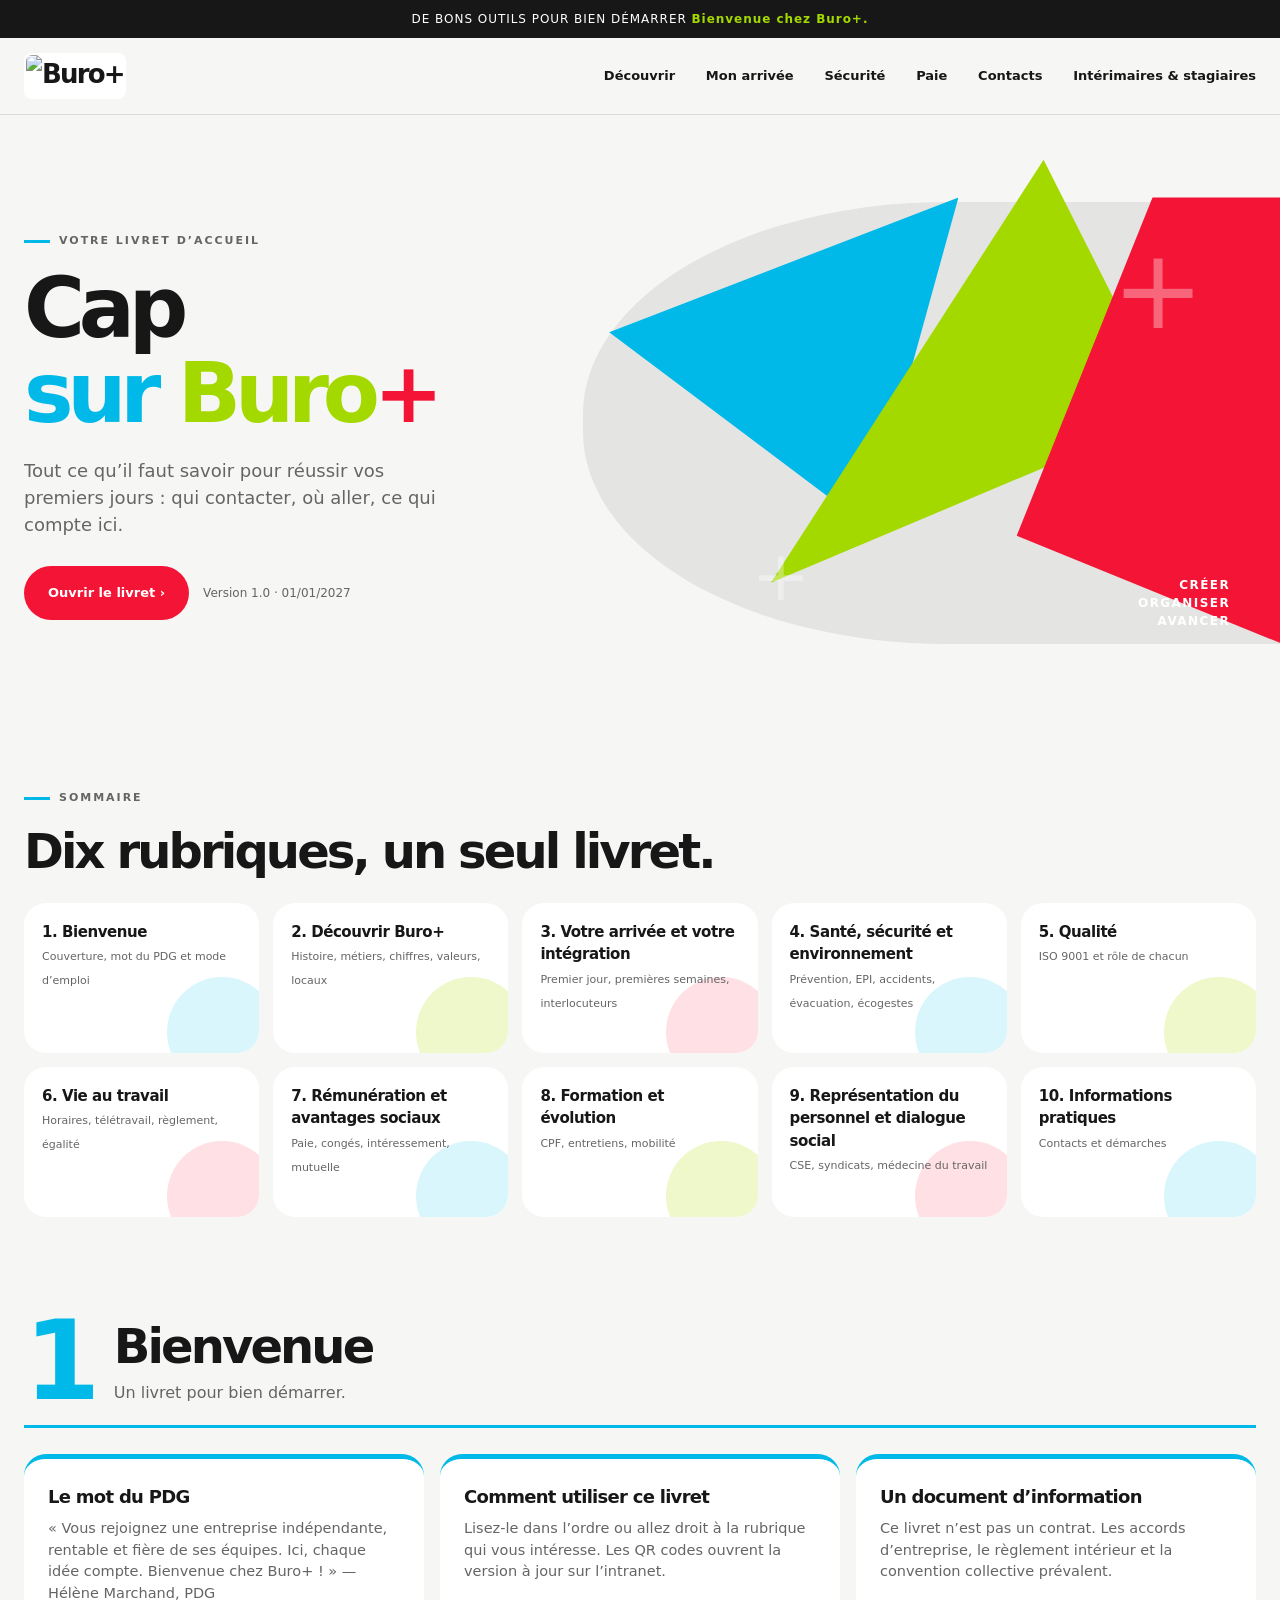
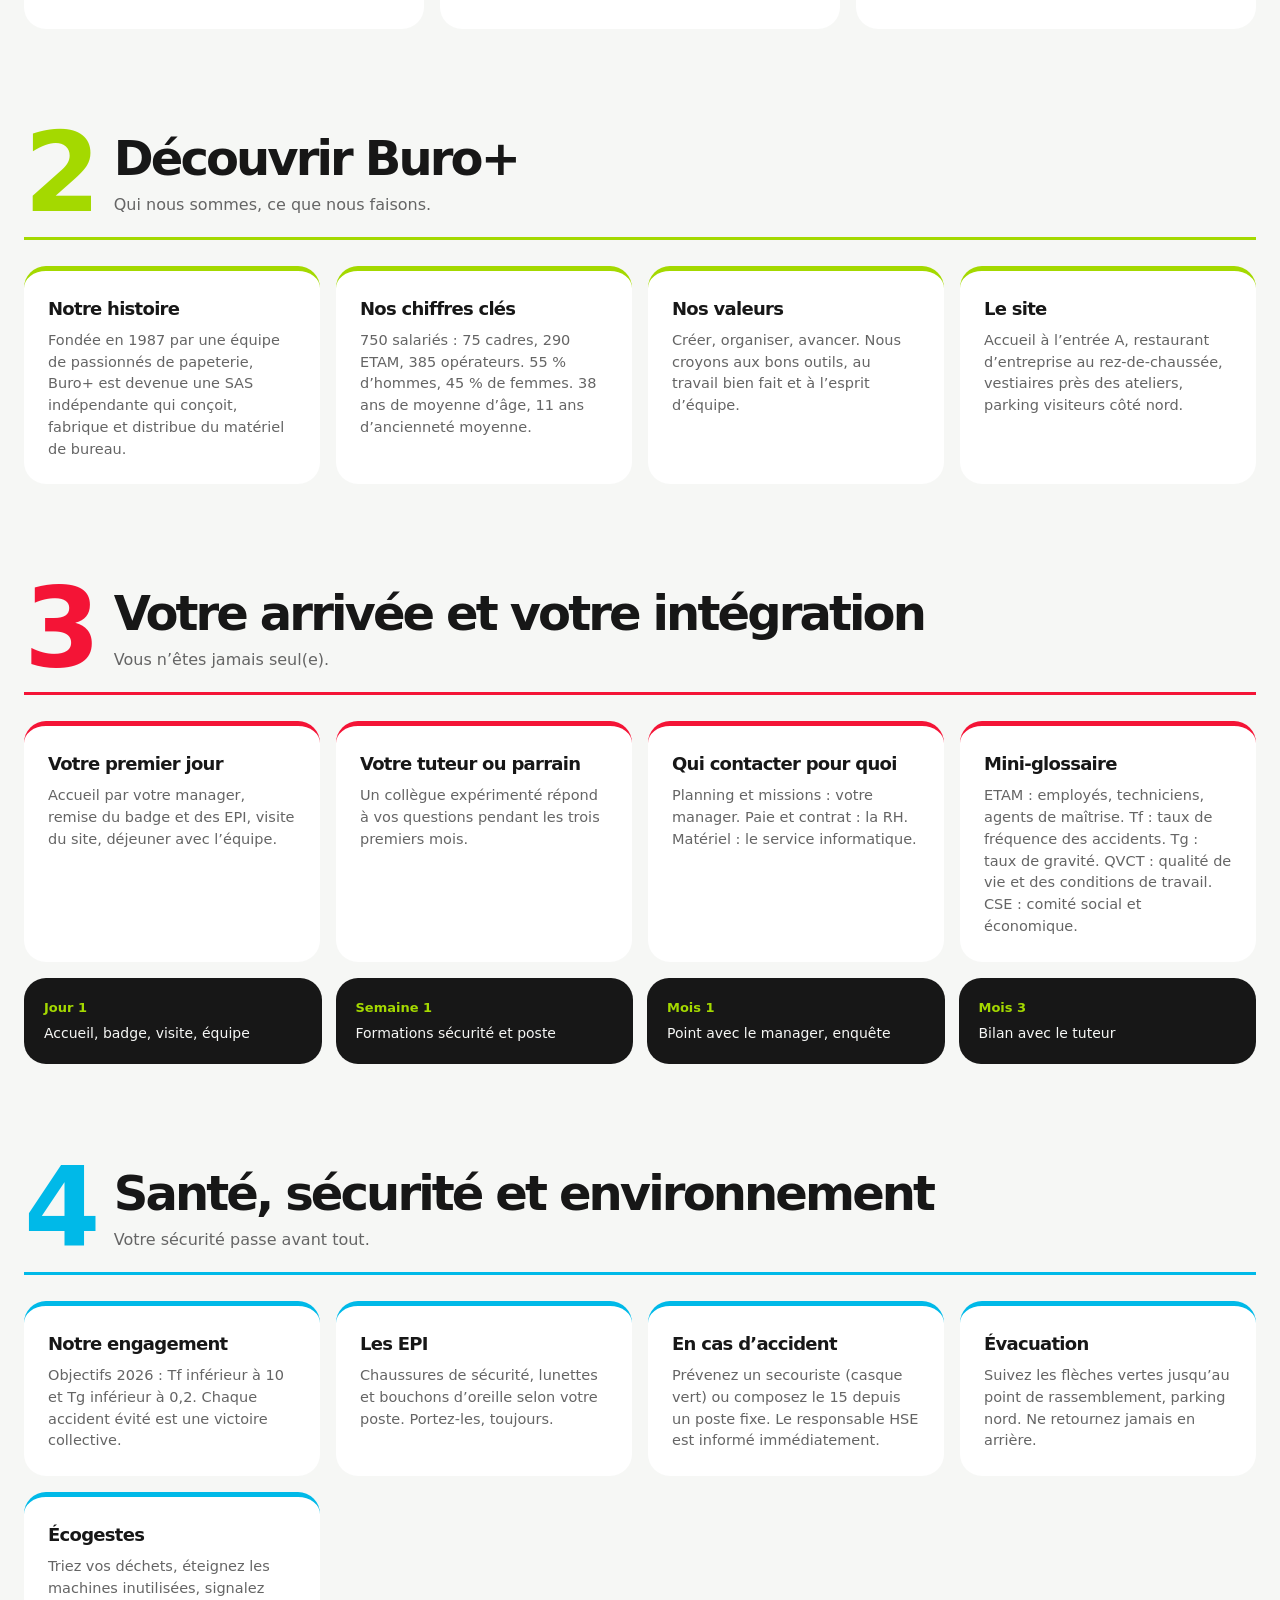
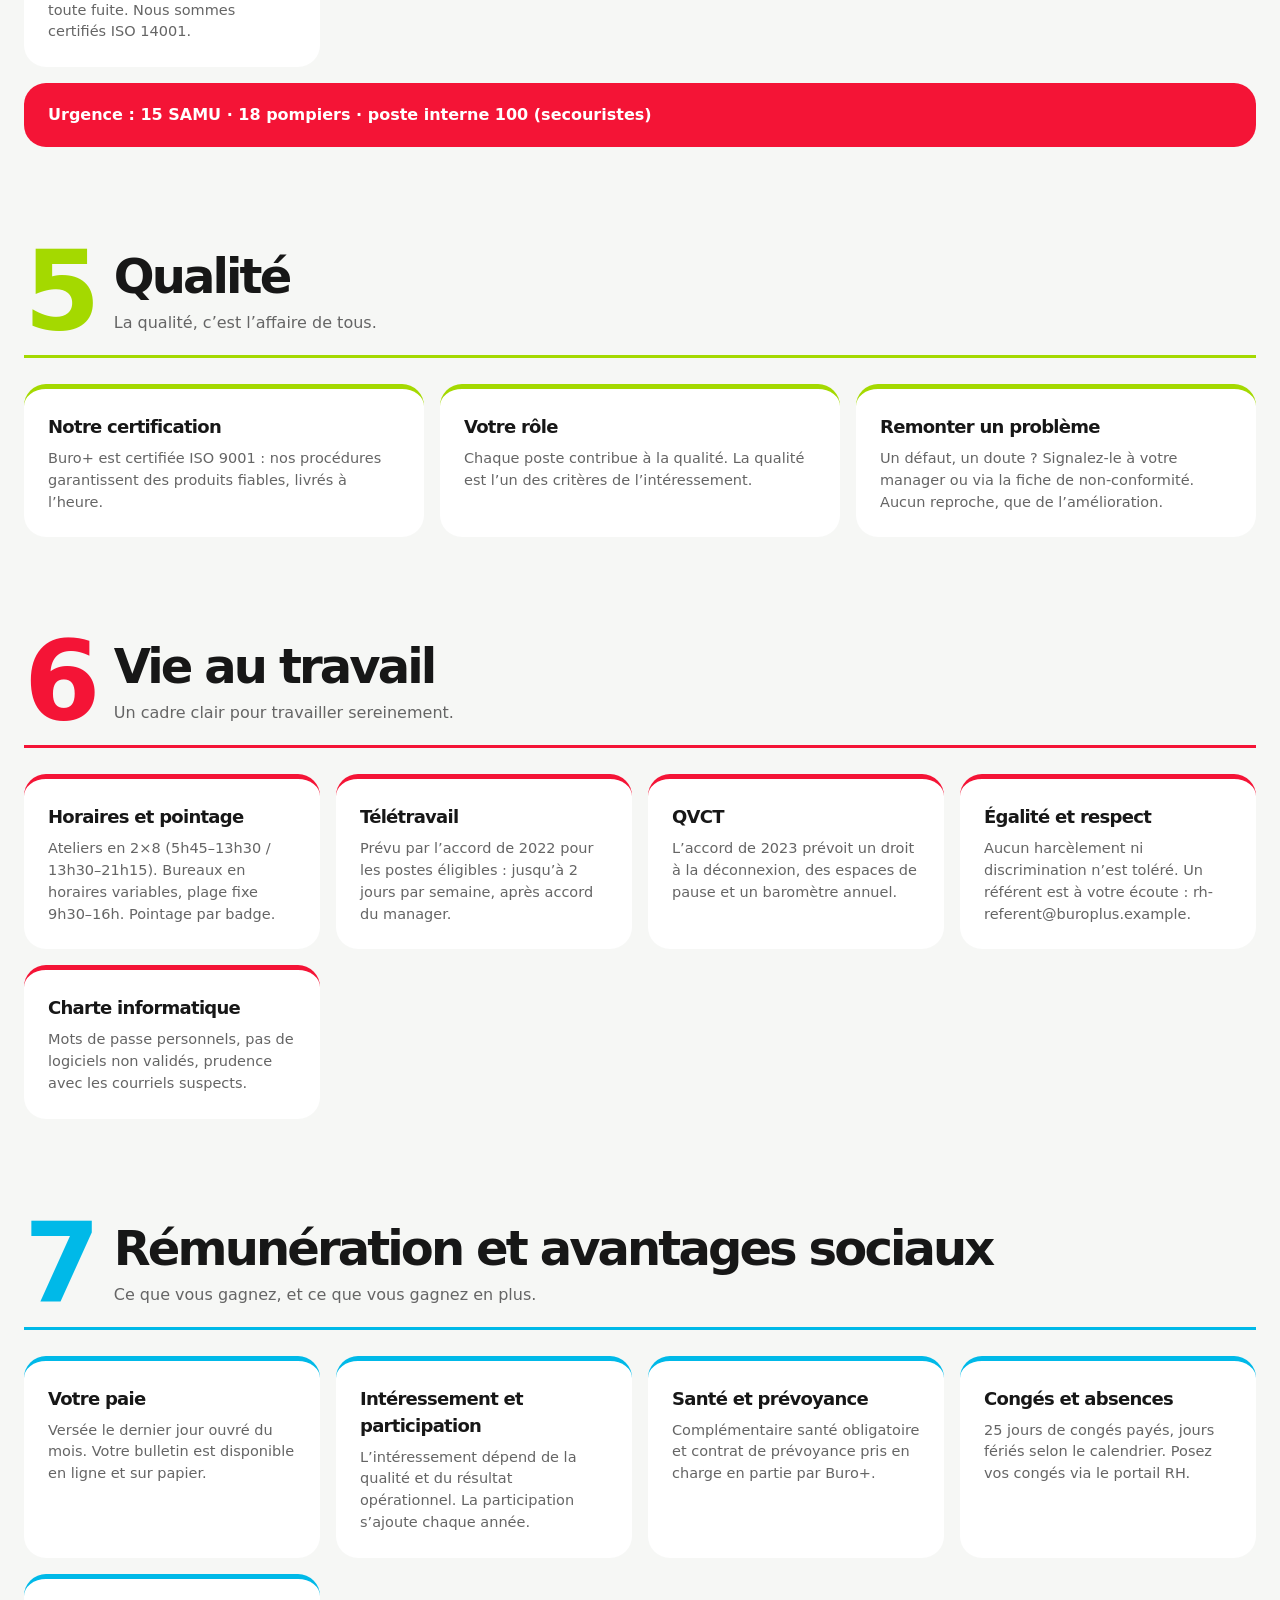
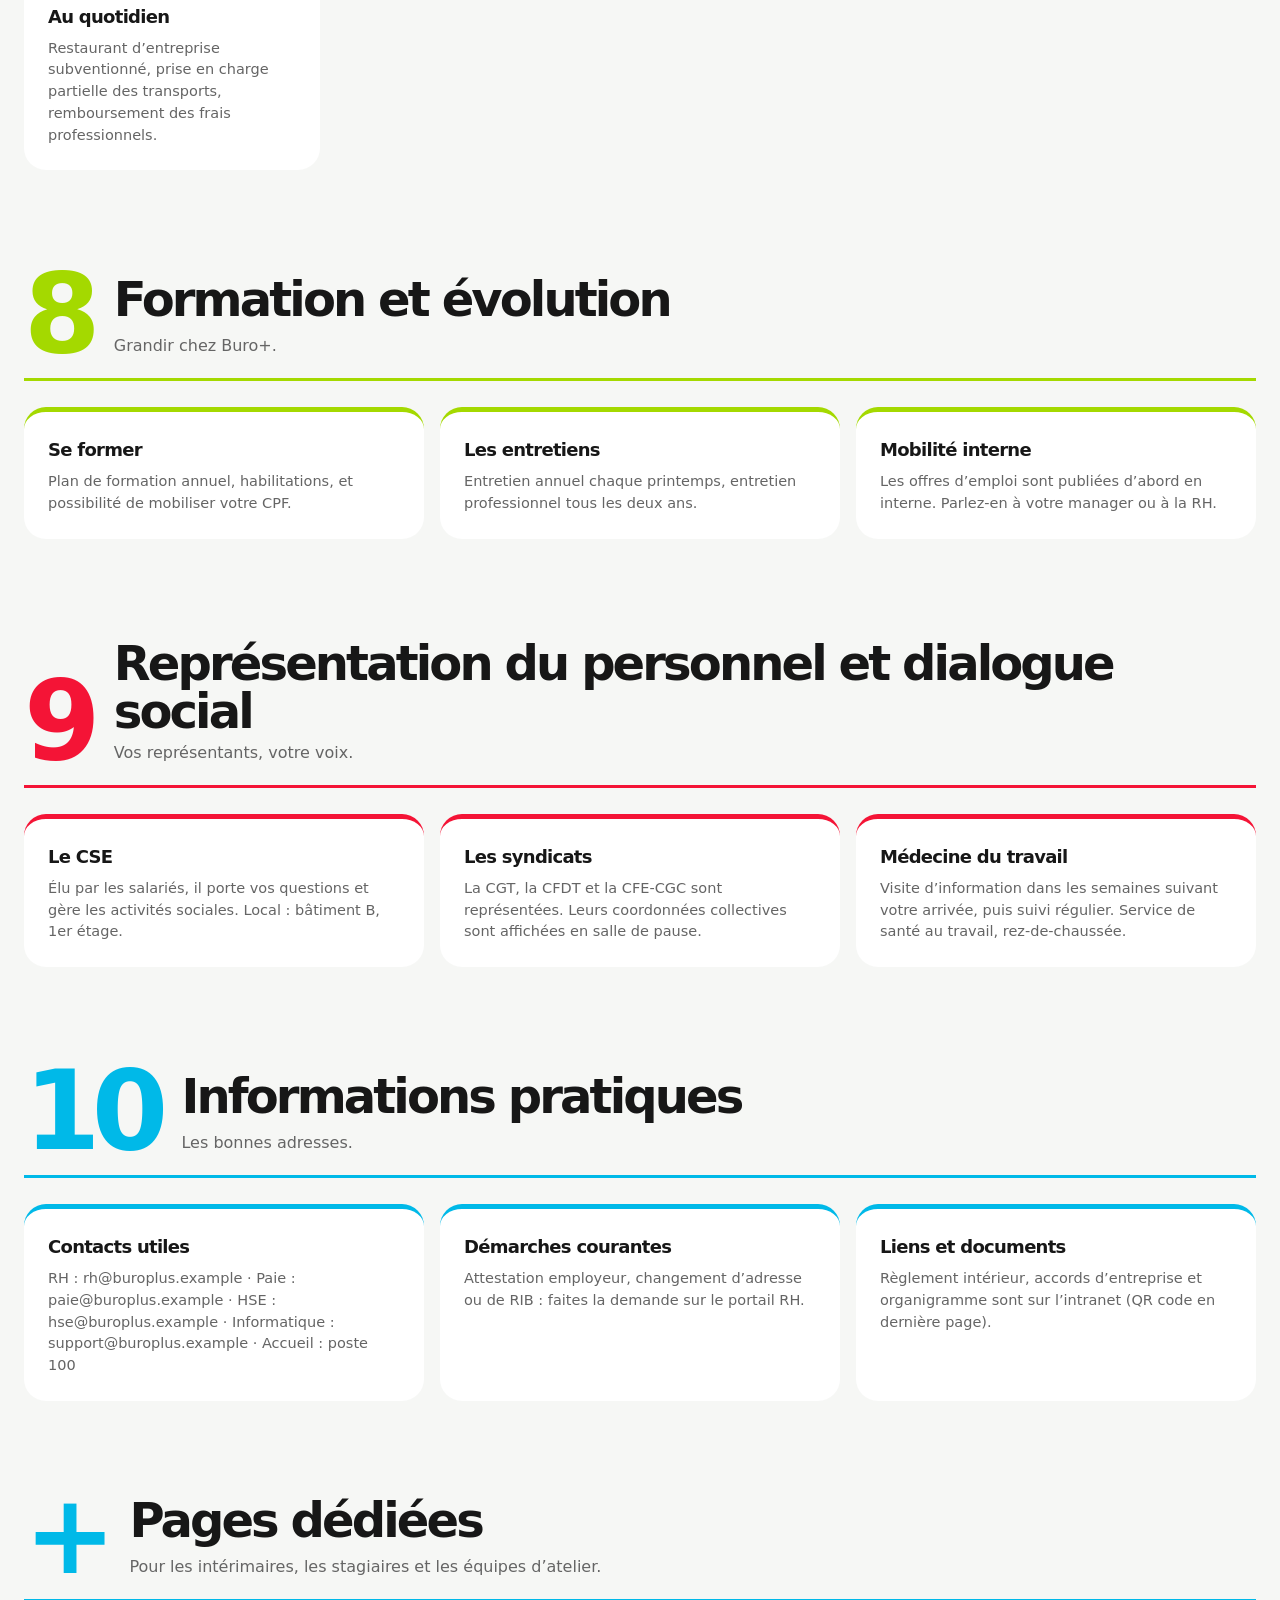
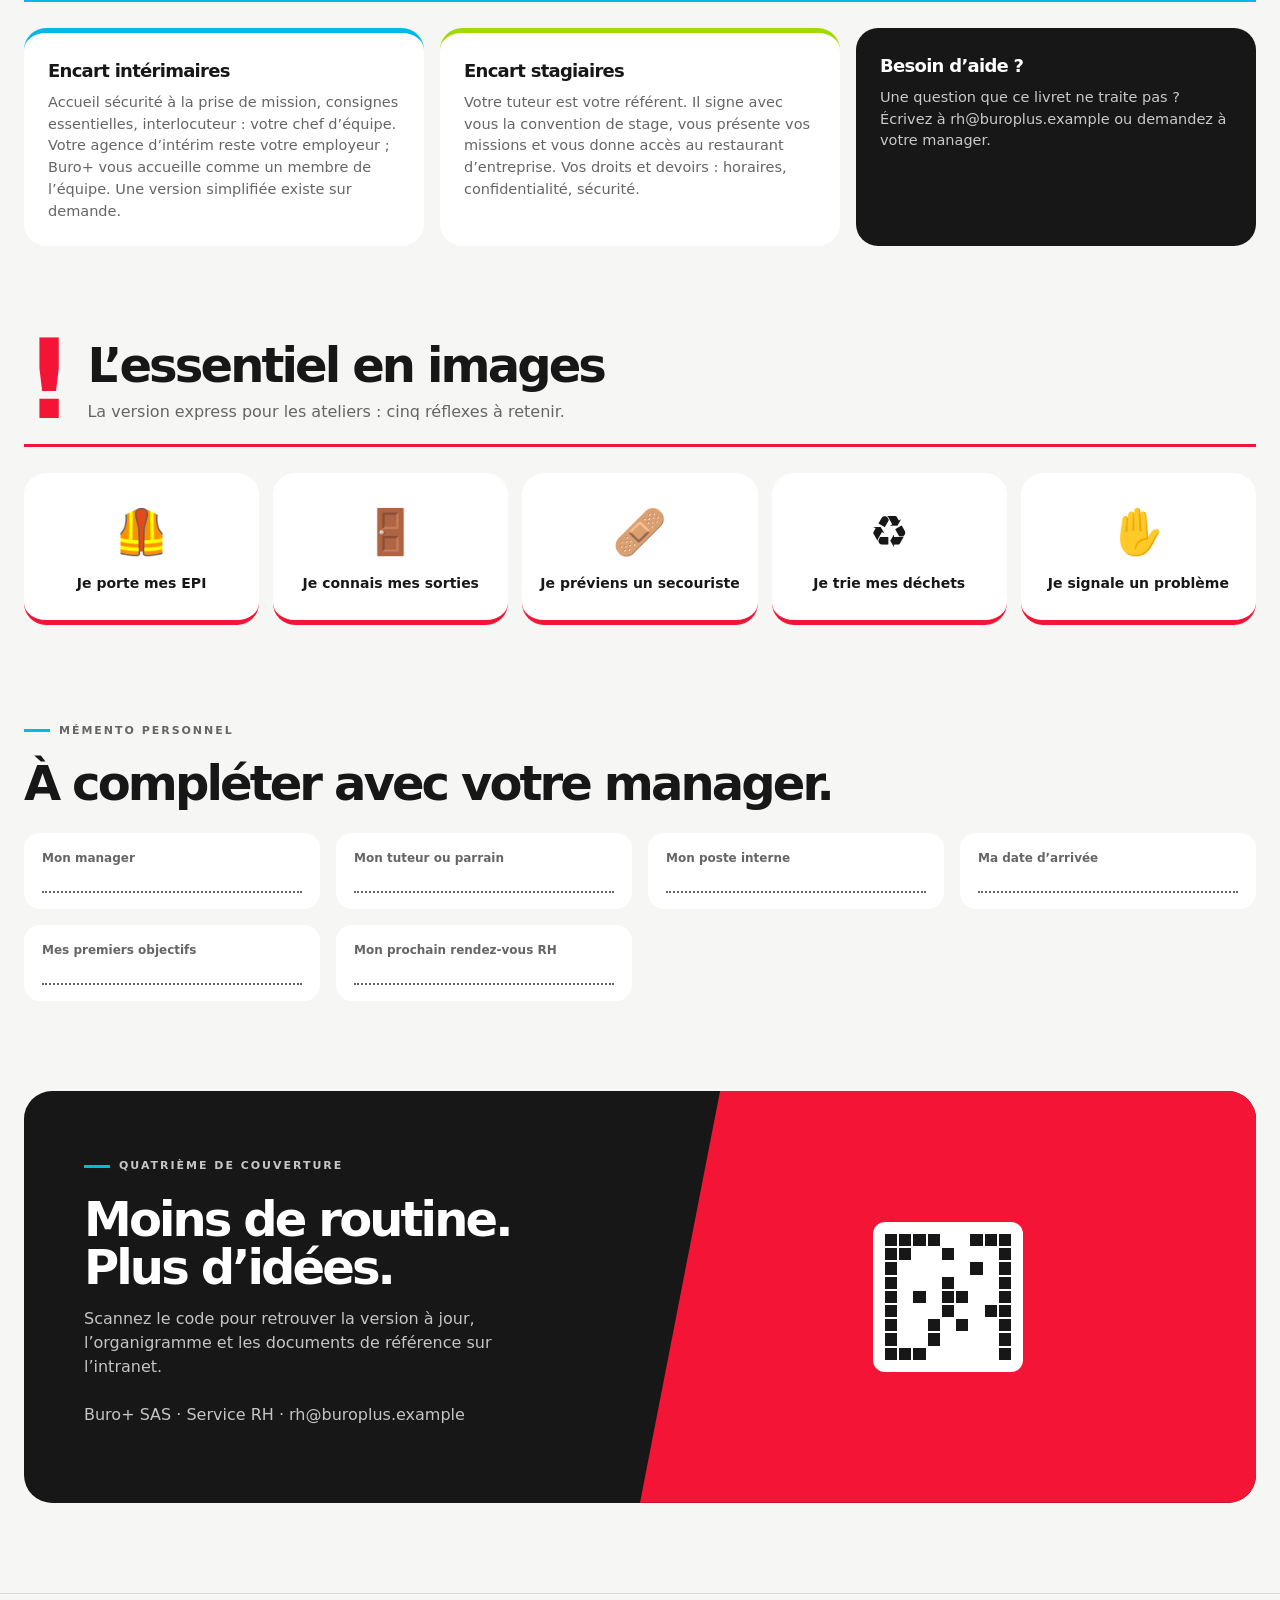
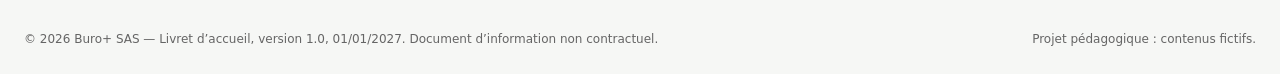
==== index.html @ d8cec12e "Add files via upload" ====
<!doctype html>
<html lang="fr"><head><meta charset="utf-8"><meta name="viewport" content="width=device-width,initial-scale=1">
<meta name="description" content="Cap Buro+ : le livret d’accueil de Buro+. Tout pour bien démarrer.">
<title>Cap Buro+ — Votre livret d’accueil</title><link rel="stylesheet" href="style.css"></head><body>
<div class="announcement">DE BONS OUTILS POUR BIEN DÉMARRER <strong>Bienvenue chez Buro+.</strong></div>
<header><nav class="nav"><a class="brand" href="#accueil" aria-label="Cap Buro+, accueil"><img src="assets/logo-buro.png" alt="Buro+"></a>
<div class="nav-links" id="nl"><a href="#r2">Découvrir</a><a href="#r3">Mon arrivée</a><a href="#r4">Sécurité</a><a href="#r7">Paie</a><a href="#r10">Contacts</a><a href="#publics">Intérimaires &amp; stagiaires</a></div>
<button class="menu" aria-label="Ouvrir le menu" aria-expanded="false" aria-controls="nl">☰</button></nav></header>
<main>
<section class="wrap hero" id="accueil"><div><div class="eyebrow">Votre livret d’accueil</div>
<h1>Cap <span class="cw"><span class="b">sur</span> <span class="g">Buro</span><span class="r">+</span></span></h1>
<p>Tout ce qu’il faut savoir pour réussir vos premiers jours : qui contacter, où aller, ce qui compte ici.</p>
<a class="btn" href="#sommaire">Ouvrir le livret ›</a><span class="badge">Version 1.0 · 01/01/2027</span></div>
<div class="art" role="img" aria-label="Formes colorées aux couleurs de Buro+"><div class="bg"></div><i class="c"></i><i class="l"></i><i class="rd"></i><b>+</b><b>+</b><div class="stamp">CRÉER<br>ORGANISER<br>AVANCER</div></div></section>
<section class="wrap sec" id="sommaire"><div class="eyebrow">Sommaire</div><h2>Dix rubriques, un seul livret.</h2><div class="sommaire" id="som"></div></section>
<div id="rubs"></div>
<section class="wrap sec" id="publics"><div class="rh" style="--t:#00b9e8"><div class="n">+</div><h2>Pages dédiées</h2><p>Pour les intérimaires, les stagiaires et les équipes d’atelier.</p></div>
<div class="cards"><article class="card" style="--t:#00b9e8"><h3>Encart intérimaires</h3><p>Accueil sécurité à la prise de mission, consignes essentielles, interlocuteur : votre chef d’équipe. Votre agence d’intérim reste votre employeur ; Buro+ vous accueille comme un membre de l’équipe. Une version simplifiée existe sur demande.</p></article>
<article class="card" style="--t:#a4d900"><h3>Encart stagiaires</h3><p>Votre tuteur est votre référent. Il signe avec vous la convention de stage, vous présente vos missions et vous donne accès au restaurant d’entreprise. Vos droits et devoirs : horaires, confidentialité, sécurité.</p></article>
<article class="card dark"><h3>Besoin d’aide ?</h3><p>Une question que ce livret ne traite pas ? Écrivez à rh@buroplus.example ou demandez à votre manager.</p></article></div></section>
<section class="wrap sec" id="essentiel" style="--t:#f41436"><div class="rh"><div class="n">!</div><h2>L’essentiel en images</h2><p>La version express pour les ateliers : cinq réflexes à retenir.</p></div>
<div class="picto"><div><span>🦺</span>Je porte mes EPI</div><div><span>🚪</span>Je connais mes sorties</div><div><span>🩹</span>Je préviens un secouriste</div><div><span>♻️</span>Je trie mes déchets</div><div><span>✋</span>Je signale un problème</div></div></section>
<section class="wrap sec" id="memento"><div class="eyebrow">Mémento personnel</div><h2>À compléter avec votre manager.</h2><div class="mem" style="margin-top:26px"><label>Mon manager<span></span></label><label>Mon tuteur ou parrain<span></span></label><label>Mon poste interne<span></span></label><label>Ma date d’arrivée<span></span></label><label>Mes premiers objectifs<span></span></label><label>Mon prochain rendez-vous RH<span></span></label></div></section>
<section class="wrap sec" id="contact"><div class="manifesto"><div><div class="eyebrow" style="color:#c6c6c6">Quatrième de couverture</div><h2>Moins de routine. Plus d’idées.</h2><p>Scannez le code pour retrouver la version à jour, l’organigramme et les documents de référence sur l’intranet.<br><br>Buro+ SAS · Service RH · rh@buroplus.example</p></div><div class="rd"><div class="qr" role="img" aria-label="QR code illustratif"></div></div></div></section>
</main>
<footer><div class="wrap"><span>© 2026 Buro+ SAS — Livret d’accueil, version 1.0, 01/01/2027. Document d’information non contractuel.</span><span>Projet pédagogique : contenus fictifs.</span></div></footer>
<script src="app.js"></script></body></html>
---- style.css ----
:root{--ink:#171717;--muted:#656565;--paper:#f6f7f5;--white:#fff;--cyan:#00b9e8;--lime:#a4d900;--red:#f41436;--line:rgba(23,23,23,.12);--r:22px;--sh:0 18px 50px rgba(20,25,30,.09)}
@media(prefers-color-scheme:dark){:root:not([data-theme=light]){--ink:#f2f3f1;--muted:#a8aaa7;--paper:#141515;--white:#1f2121;--line:rgba(255,255,255,.14)}}
*{box-sizing:border-box}html{scroll-behavior:smooth;scroll-padding-top:96px}
body{margin:0;color:var(--ink);background:var(--paper);font-family:Inter,ui-sans-serif,system-ui,-apple-system,"Segoe UI",sans-serif;line-height:1.5}
a{color:inherit;text-decoration:none}:focus-visible{outline:3px solid var(--cyan);outline-offset:3px}
.announcement{padding:10px 20px;color:#fff;background:#171717;text-align:center;font-size:12px;letter-spacing:.08em}.announcement strong{color:var(--lime)}
header{position:sticky;z-index:5;top:0;background:color-mix(in srgb,var(--paper) 92%,transparent);backdrop-filter:blur(14px);border-bottom:1px solid var(--line)}
.nav{width:min(1240px,calc(100% - 48px));height:76px;margin:auto;display:flex;align-items:center;justify-content:space-between;gap:24px}
.brand{display:inline-flex;align-items:center;gap:10px;font-size:26px;font-weight:850;letter-spacing:-.07em}
.brand img{height:46px;width:auto;background:#fff;border-radius:8px;padding:2px}
.nav-links{display:flex;gap:clamp(14px,2.4vw,34px);font-size:13px;font-weight:650}.nav-links a:hover{color:var(--red)}
.menu{display:none;width:42px;height:42px;border:1px solid var(--line);border-radius:50%;background:transparent;color:inherit;font-size:20px;cursor:pointer}
.wrap{width:min(1240px,calc(100% - 48px));margin:0 auto}
.hero{display:grid;grid-template-columns:.95fr 1.05fr;align-items:center;min-height:560px;margin:28px auto 80px}
.eyebrow{display:inline-flex;align-items:center;gap:9px;margin-bottom:20px;color:var(--muted);font-size:11px;font-weight:750;letter-spacing:.18em;text-transform:uppercase}.eyebrow:before{content:"";width:26px;height:3px;background:var(--cyan)}
h1{margin:0;font-size:clamp(50px,6.5vw,88px);line-height:.94;letter-spacing:-.075em;font-weight:900}
.cw{display:block;margin-top:7px}.cw .b{color:var(--cyan)}.cw .g{color:var(--lime)}.cw .r{color:var(--red)}
.hero p{max-width:420px;margin:24px 0 28px;color:var(--muted);font-size:18px}
.btn{display:inline-flex;align-items:center;gap:14px;min-height:54px;padding:0 24px;border-radius:999px;background:var(--red);color:#fff;font-size:13px;font-weight:800;transition:transform .2s,box-shadow .2s}.btn:hover{transform:translateY(-3px);box-shadow:0 12px 25px rgba(244,20,54,.22)}
.badge{display:inline-block;margin-left:14px;color:var(--muted);font-size:12px}
.art{position:relative;min-height:470px;isolation:isolate}
.art .bg{position:absolute;inset:3% -13% 3% -4%;z-index:-2;border-radius:48% 0 0 48%;background:color-mix(in srgb,var(--ink) 8%,var(--paper))}
.art i{position:absolute;z-index:-1}
.art .c{width:54%;height:70%;top:2%;left:0;background:var(--cyan);clip-path:polygon(0 41%,100% 0,74% 100%)}
.art .l{width:62%;height:90%;top:-6%;left:25%;background:var(--lime);clip-path:polygon(68% 0,100% 60%,0 100%)}
.art .rd{width:50%;height:100%;top:2%;right:-13%;background:var(--red);clip-path:polygon(42% 0,100% 0,100% 100%,0 72%)}
.art b{position:absolute;color:rgba(255,255,255,.35);font-size:110px;font-weight:300;line-height:1}.art b:nth-of-type(1){right:8%;top:10%}.art b:nth-of-type(2){left:22%;bottom:10%;font-size:70px}
.art .stamp{position:absolute;right:4%;bottom:6%;color:#fff;font-size:12px;font-weight:800;letter-spacing:.12em;text-align:right}
.sec{margin:0 auto 90px}
h2{margin:0;font-size:clamp(32px,4vw,48px);line-height:1;letter-spacing:-.06em}
.sommaire{display:grid;grid-template-columns:repeat(5,1fr);gap:14px;margin-top:28px}
.sommaire a{position:relative;overflow:hidden;min-height:150px;padding:18px;border-radius:var(--r);background:var(--white);transition:transform .25s,box-shadow .25s}.sommaire a:hover{transform:translateY(-5px);box-shadow:var(--sh)}
.sommaire span{position:absolute;right:-18px;bottom:-34px;width:110px;height:110px;border-radius:50%;background:var(--t)}
.sommaire strong{position:relative;display:block;font-size:15px;letter-spacing:-.03em}.sommaire small{position:relative;color:var(--muted);font-size:11px}
.rub{padding-top:10px}
.rh{display:grid;grid-template-columns:auto 1fr;gap:6px 22px;align-items:end;margin-bottom:26px;padding-bottom:20px;border-bottom:3px solid var(--t)}
.rh .n{grid-row:span 2;font-size:clamp(64px,9vw,110px);font-weight:900;letter-spacing:-.08em;line-height:.8;color:var(--t)}
.rh p{margin:0;max-width:60ch;color:var(--muted);font-size:16px}
.cards{display:grid;grid-template-columns:repeat(auto-fit,minmax(250px,1fr));gap:16px}
.card{padding:24px;border-radius:var(--r);background:var(--white);border-top:5px solid var(--t)}
.card h3{margin:0 0 8px;font-size:18px;letter-spacing:-.04em}.card p{margin:0;color:var(--muted);font-size:14.5px}
.card.dark{background:#171717;color:#fff;border:0}.card.dark p{color:#c9c9c9}
.timeline{display:grid;grid-template-columns:repeat(4,1fr);gap:14px;margin-top:16px}
.timeline div{position:relative;padding:20px;border-radius:var(--r);background:var(--ink);color:var(--paper);font-size:14px}
.timeline b{display:block;color:var(--lime);font-size:13px;margin-bottom:6px}
.alert{margin-top:16px;padding:20px 24px;border-radius:var(--r);background:var(--red);color:#fff;font-weight:700}
.picto{display:grid;grid-template-columns:repeat(auto-fit,minmax(150px,1fr));gap:14px}
.picto div{display:grid;place-items:center;gap:8px;padding:26px 14px;border-radius:var(--r);background:var(--white);text-align:center;font-weight:800;font-size:14px;border-bottom:5px solid var(--t)}.picto span{font-size:44px}
.manifesto{display:grid;grid-template-columns:1fr 1fr;overflow:hidden;border-radius:28px;background:#171717;color:#fff}
.manifesto>div:first-child{padding:clamp(28px,5vw,60px);align-self:center}.manifesto p{color:#c4c4c4;max-width:420px}
.manifesto .rd{position:relative;min-height:300px;background:var(--red);clip-path:polygon(13% 0,100% 0,100% 100%,0 100%);display:grid;place-items:center}
.qr{width:150px;height:150px;border-radius:12px;background:#fff;padding:12px;display:grid;grid-template-columns:repeat(9,1fr);gap:2px}.qr i{background:#171717}.qr i.o{background:#fff}
.mem{display:grid;grid-template-columns:repeat(auto-fit,minmax(260px,1fr));gap:16px}
.mem label{display:block;padding:16px 18px;border-radius:16px;background:var(--white);font-size:12px;font-weight:750;color:var(--muted)}.mem label span{display:block;height:26px;border-bottom:2px dotted var(--muted)}
footer{padding:36px 0 26px;border-top:1px solid var(--line);color:var(--muted);font-size:12px}footer .wrap{display:flex;justify-content:space-between;gap:20px;flex-wrap:wrap}
@media(max-width:900px){.hero{grid-template-columns:1fr;min-height:0}.art{min-height:330px;margin-top:20px}.sommaire{grid-template-columns:repeat(2,1fr)}.timeline{grid-template-columns:1fr 1fr}.manifesto{grid-template-columns:1fr}.manifesto .rd{clip-path:none;min-height:230px}}
@media(max-width:650px){.wrap,.nav{width:calc(100% - 32px)}.menu{display:block}.nav-links{display:none;position:absolute;top:75px;left:0;right:0;padding:20px 24px;flex-direction:column;background:var(--paper);border-bottom:1px solid var(--line)}.nav-links.open{display:flex}.timeline{grid-template-columns:1fr}.rh{grid-template-columns:1fr}.rh .n{grid-row:auto}}
@media print{header,.announcement,.menu{display:none}.rub{break-before:page}}
@media(prefers-reduced-motion:reduce){*{scroll-behavior:auto!important;transition:none!important}}
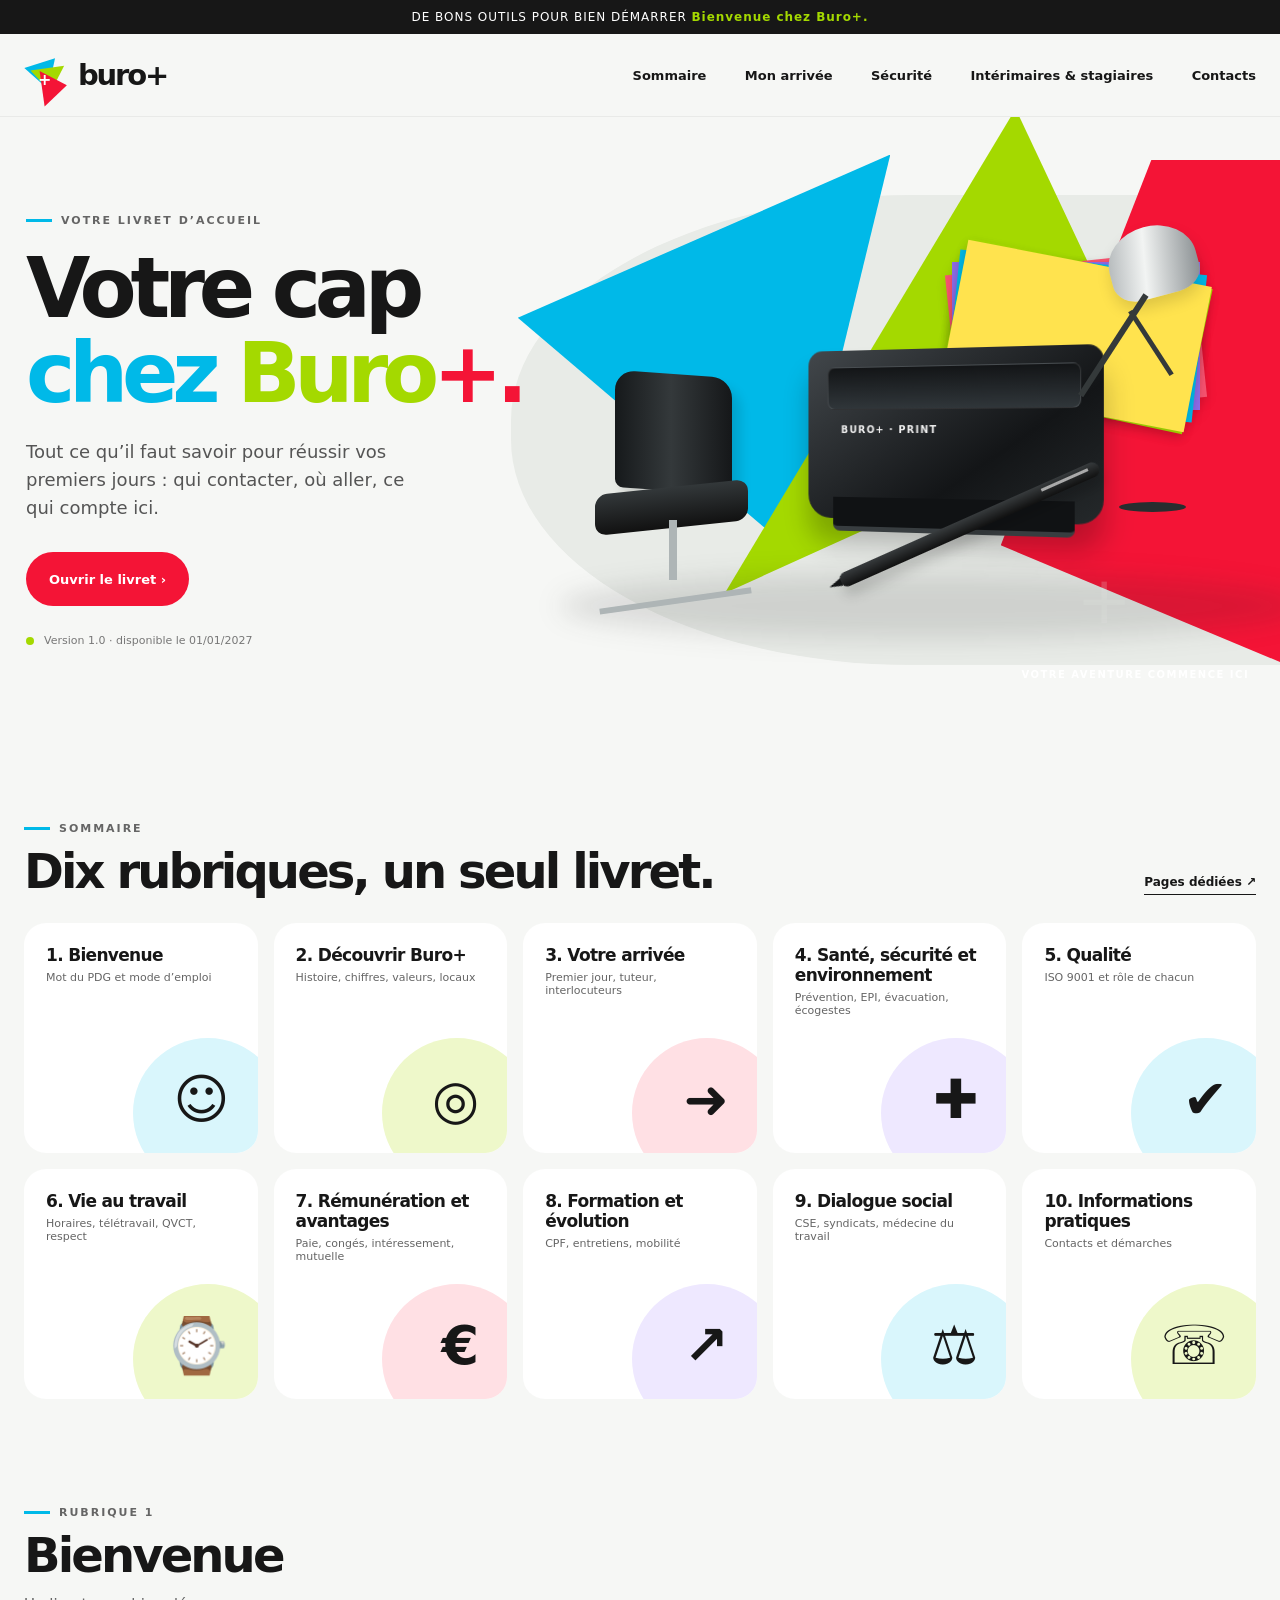
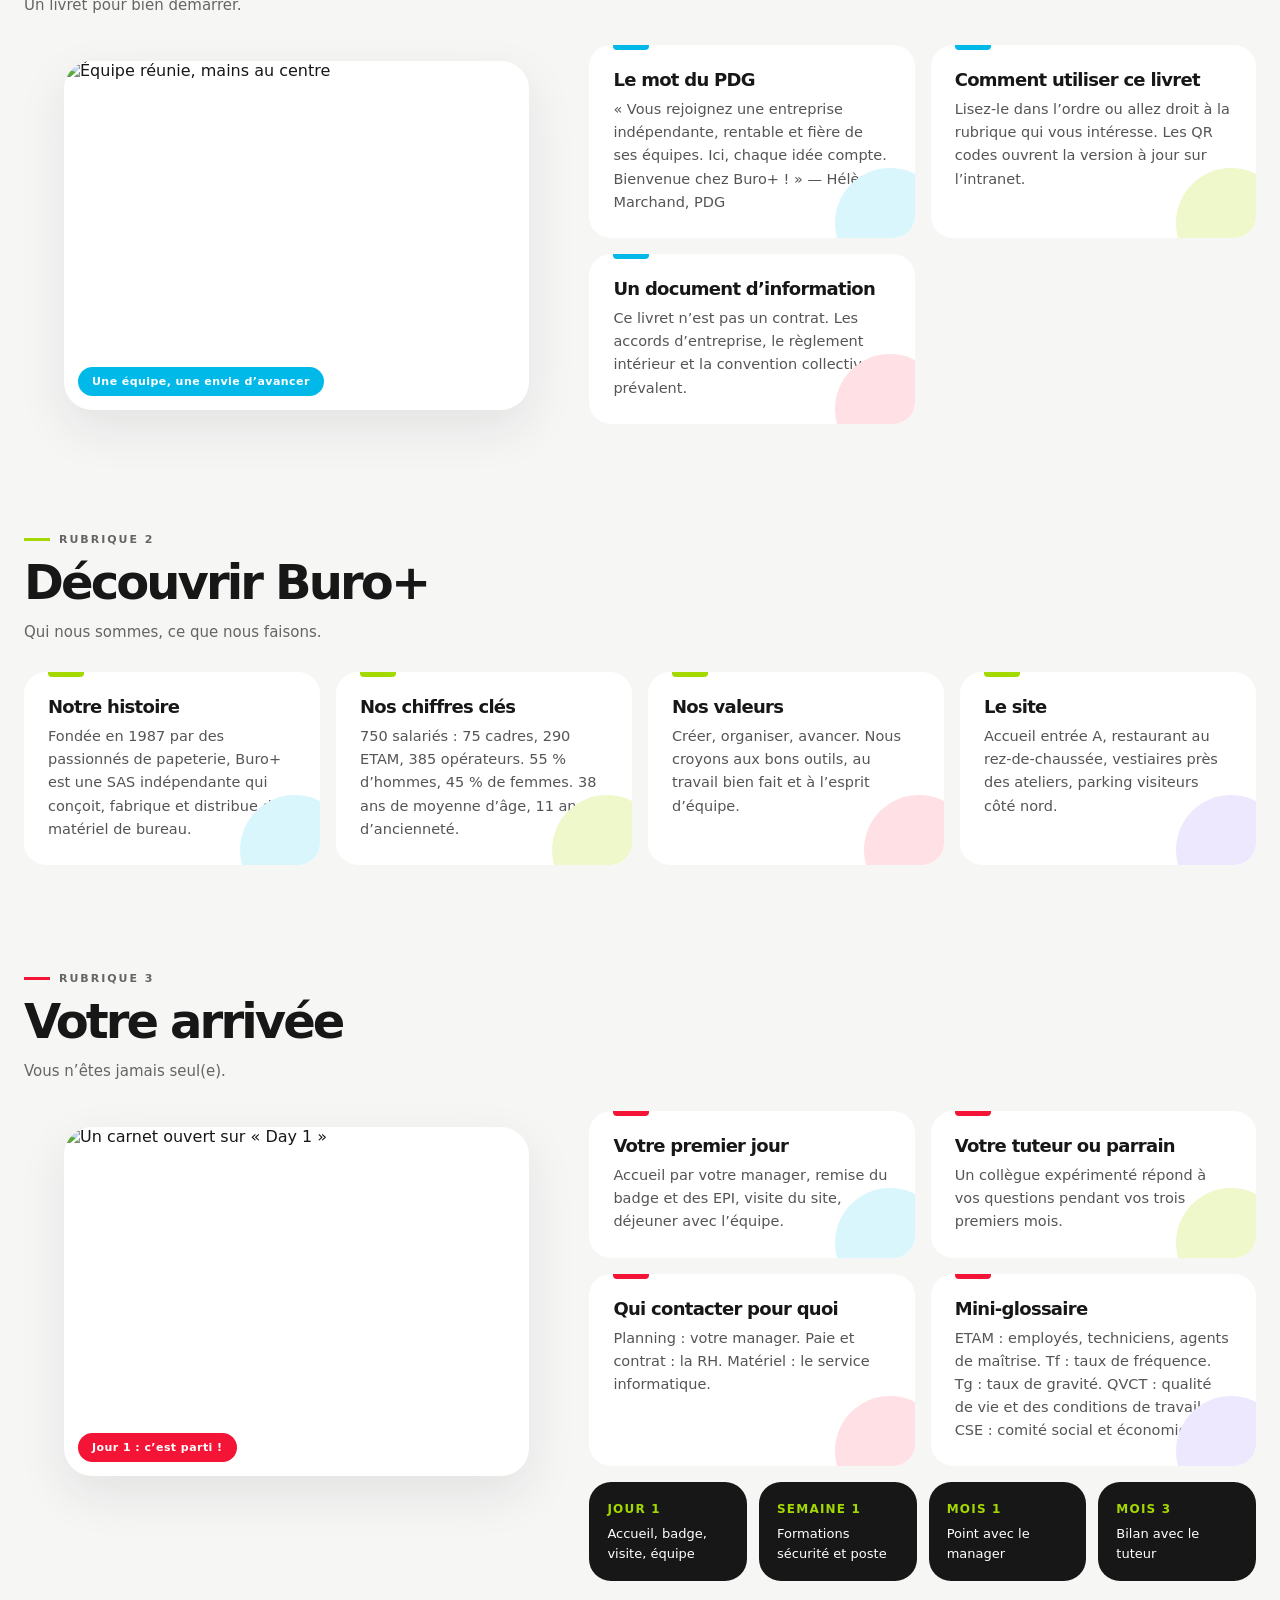
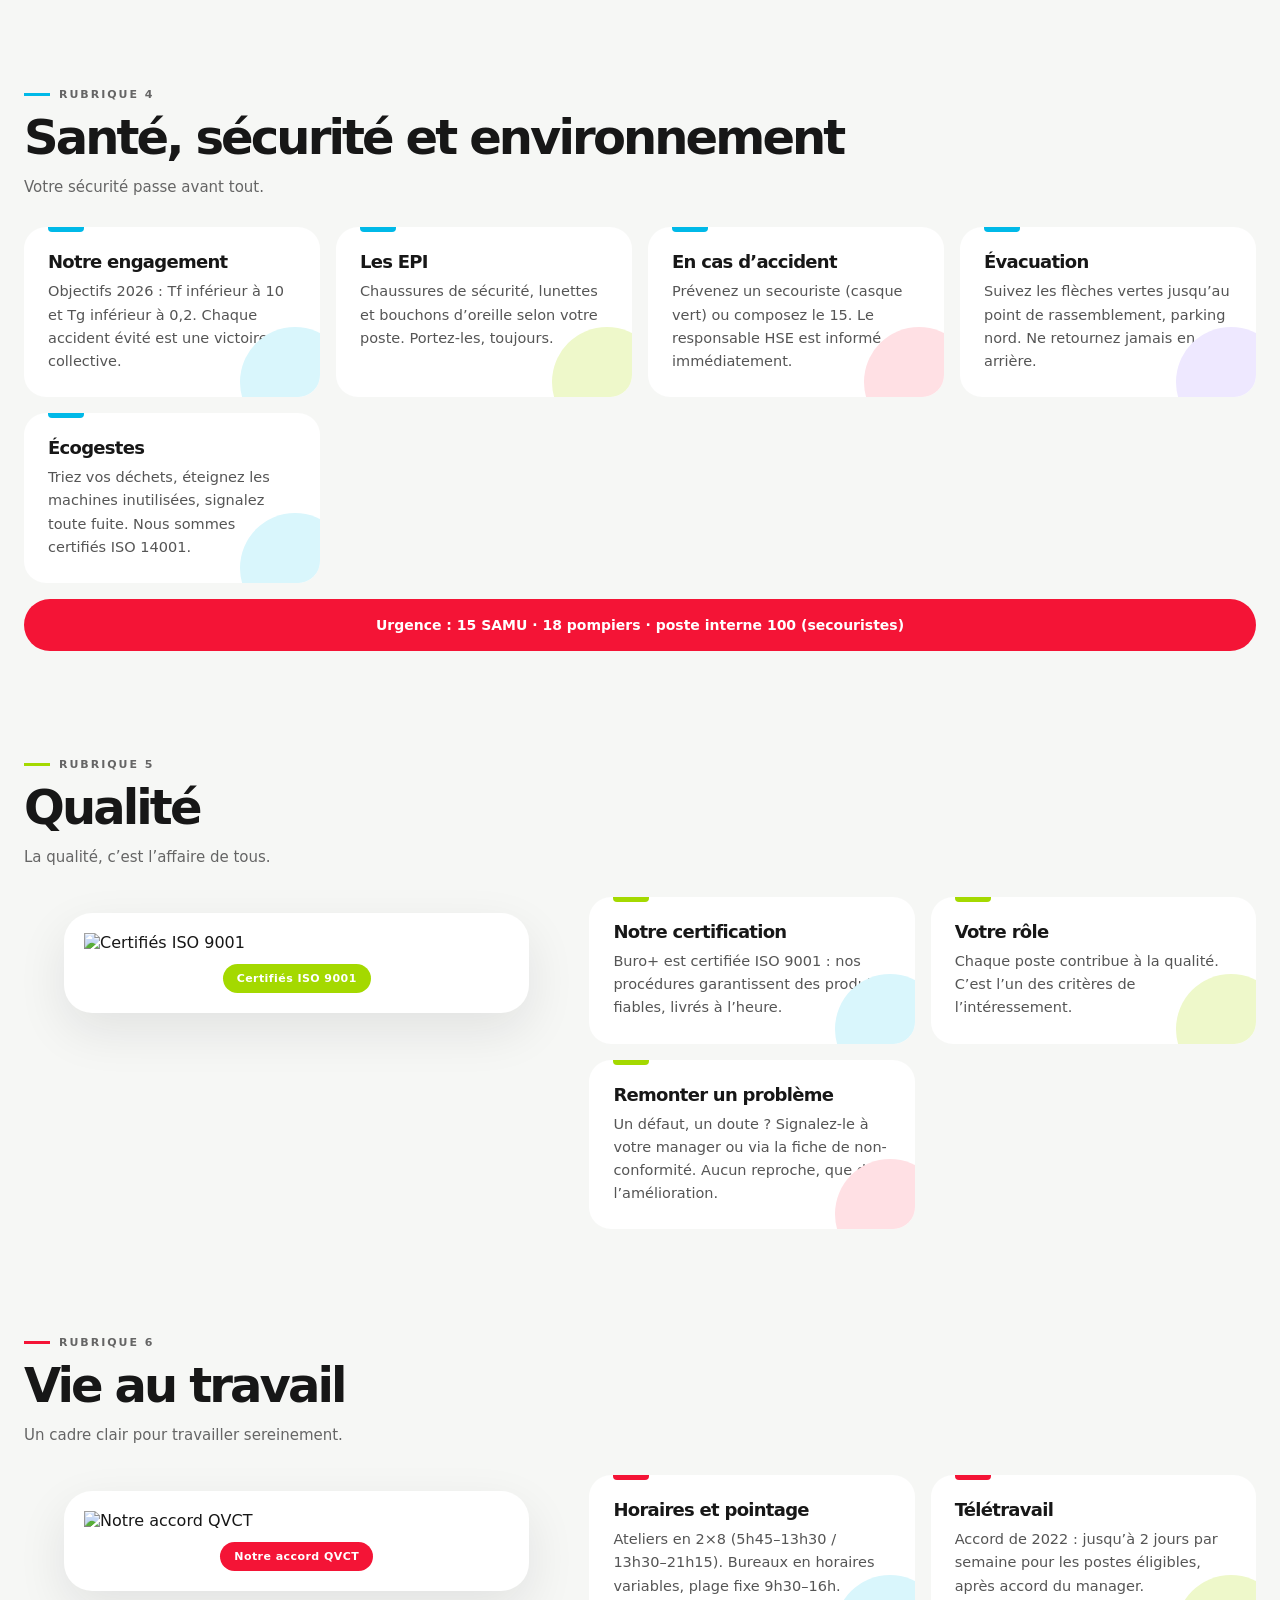
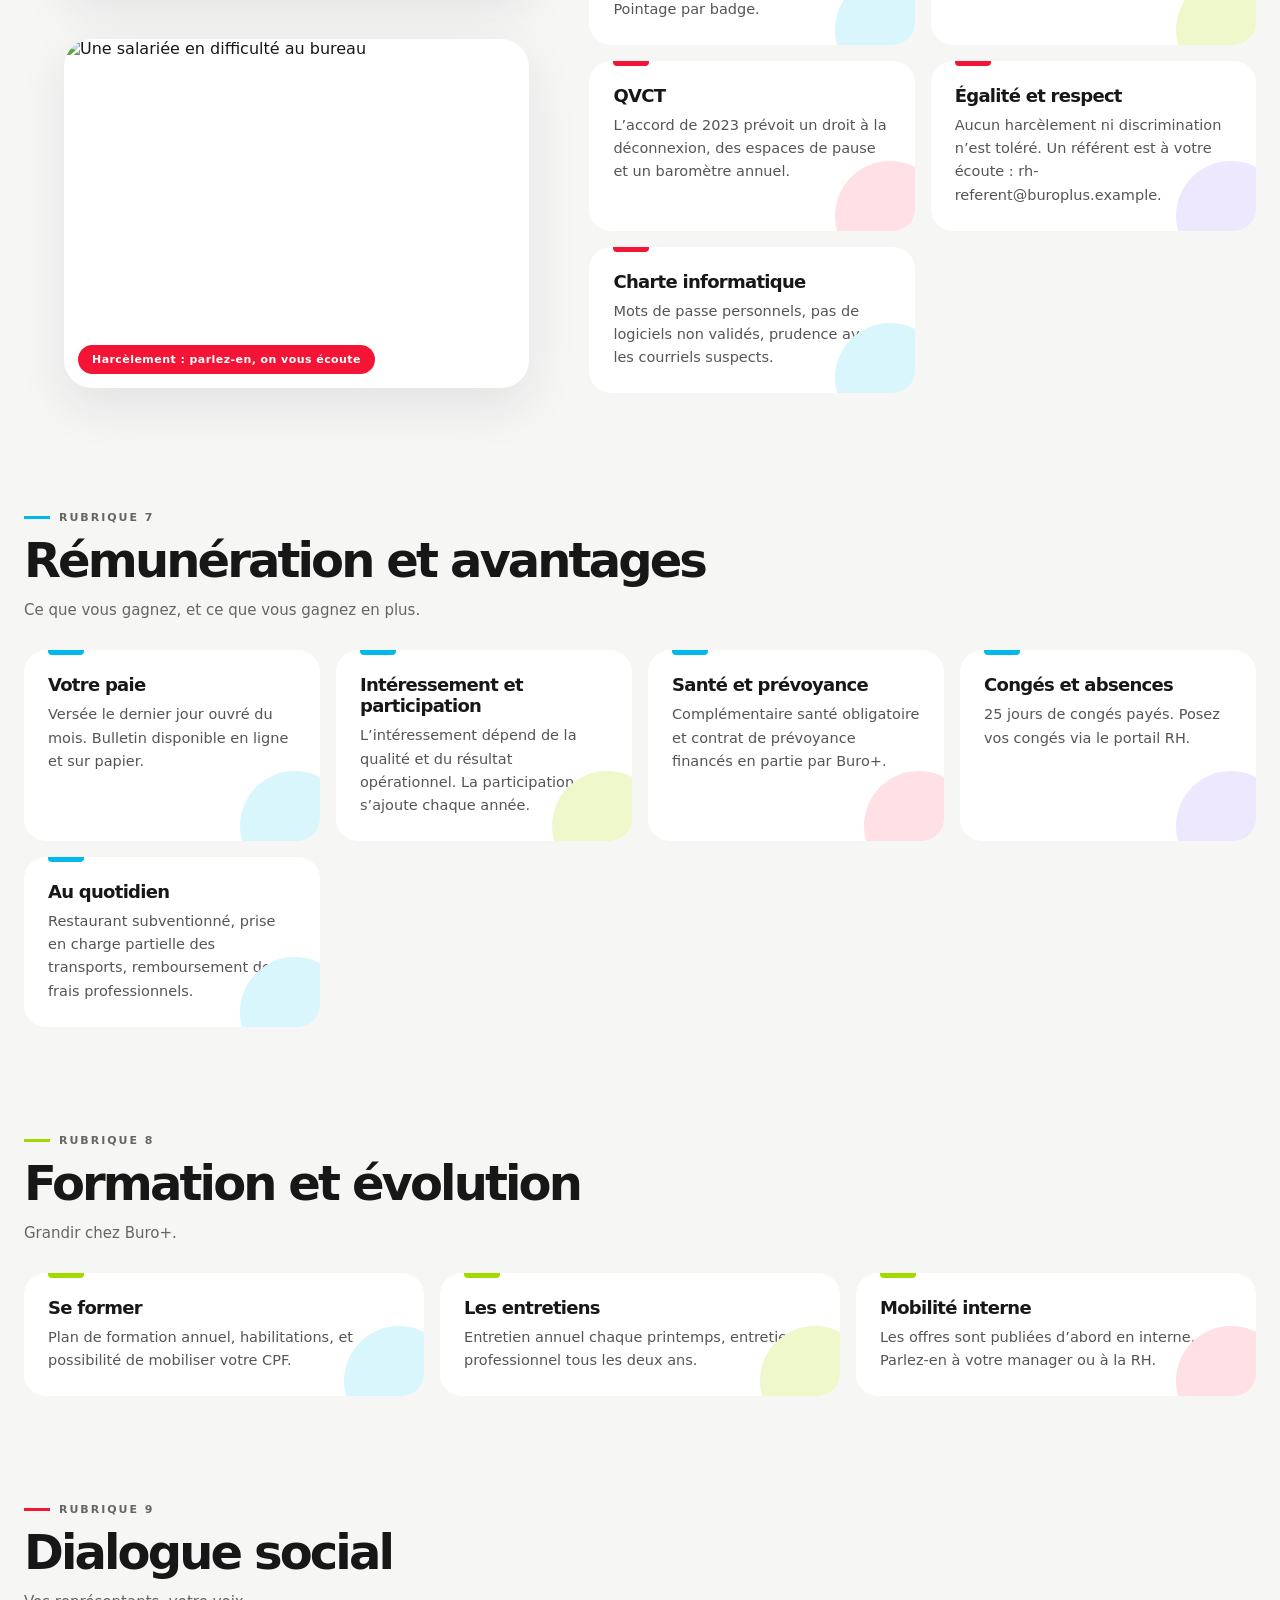
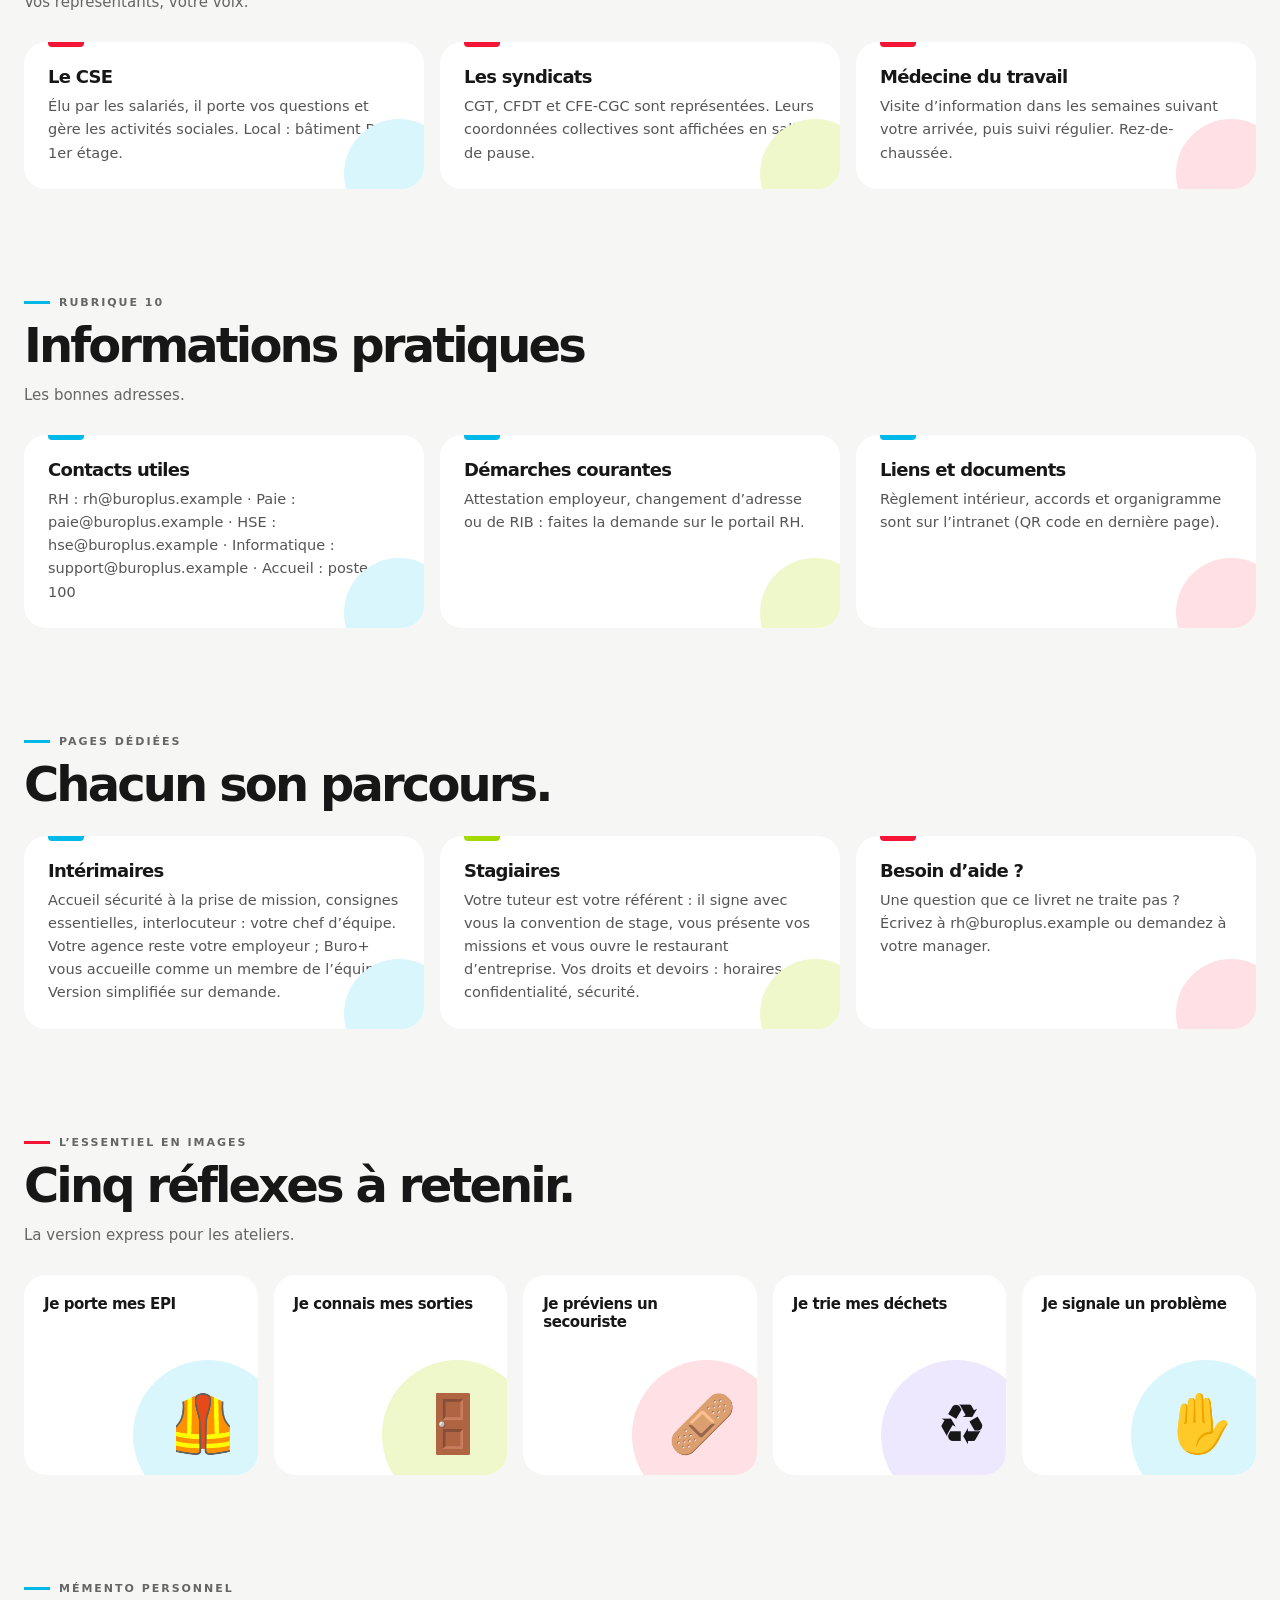
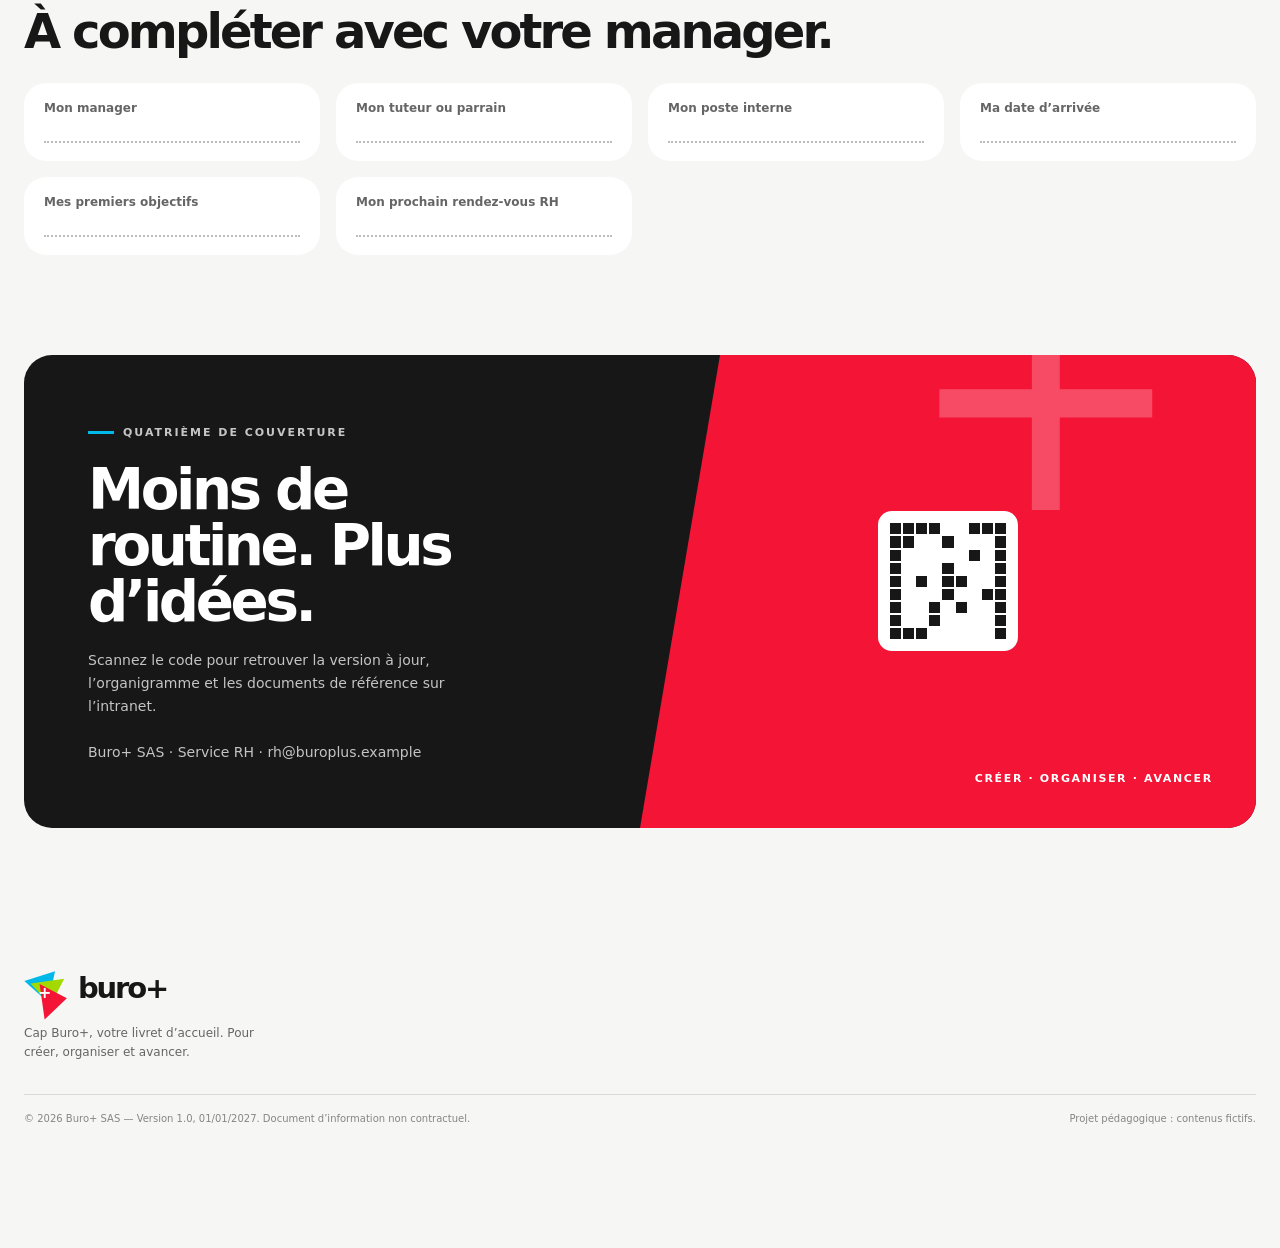
==== commit 6f20d88a: "Add files via upload" ====
--- a/index.html
+++ b/index.html
@@ -1,27 +1,28 @@
 <!doctype html>
 <html lang="fr"><head><meta charset="utf-8"><meta name="viewport" content="width=device-width,initial-scale=1">
-<meta name="description" content="Cap Buro+ : le livret d’accueil de Buro+. Tout pour bien démarrer.">
+<meta name="theme-color" content="#f6f7f5"><meta name="description" content="Cap Buro+ : le livret d’accueil de Buro+.">
 <title>Cap Buro+ — Votre livret d’accueil</title><link rel="stylesheet" href="style.css"></head><body>
 <div class="announcement">DE BONS OUTILS POUR BIEN DÉMARRER <strong>Bienvenue chez Buro+.</strong></div>
-<header><nav class="nav"><a class="brand" href="#accueil" aria-label="Cap Buro+, accueil"><img src="assets/logo-buro.png" alt="Buro+"></a>
-<div class="nav-links" id="nl"><a href="#r2">Découvrir</a><a href="#r3">Mon arrivée</a><a href="#r4">Sécurité</a><a href="#r7">Paie</a><a href="#r10">Contacts</a><a href="#publics">Intérimaires &amp; stagiaires</a></div>
-<button class="menu" aria-label="Ouvrir le menu" aria-expanded="false" aria-controls="nl">☰</button></nav></header>
+<header class="site-header"><nav class="nav" aria-label="Navigation principale"><a class="brand" href="#accueil" aria-label="Buro plus, accueil"><span class="brand-mark" aria-hidden="true"><i class="tri-cyan"></i><i class="tri-lime"></i><i class="tri-red"></i><b>+</b></span><span>buro+</span></a>
+<div class="nav-links" id="nav-links"><a href="#categories">Sommaire</a><a href="#r3">Mon arrivée</a><a href="#r4">Sécurité</a><a href="#publics">Intérimaires &amp; stagiaires</a><a href="#contact">Contacts</a></div>
+<button class="icon-button menu-toggle" aria-label="Ouvrir le menu" aria-expanded="false" aria-controls="nav-links">☰</button></nav></header>
 <main>
-<section class="wrap hero" id="accueil"><div><div class="eyebrow">Votre livret d’accueil</div>
-<h1>Cap <span class="cw"><span class="b">sur</span> <span class="g">Buro</span><span class="r">+</span></span></h1>
+<section class="hero" id="accueil"><div class="hero-copy"><div class="eyebrow">Votre livret d’accueil</div>
+<h1>Votre cap <span class="color-words"><span class="blue">chez</span> <span class="green">Buro</span><span class="red">+.</span></span></h1>
 <p>Tout ce qu’il faut savoir pour réussir vos premiers jours : qui contacter, où aller, ce qui compte ici.</p>
-<a class="btn" href="#sommaire">Ouvrir le livret ›</a><span class="badge">Version 1.0 · 01/01/2027</span></div>
-<div class="art" role="img" aria-label="Formes colorées aux couleurs de Buro+"><div class="bg"></div><i class="c"></i><i class="l"></i><i class="rd"></i><b>+</b><b>+</b><div class="stamp">CRÉER<br>ORGANISER<br>AVANCER</div></div></section>
-<section class="wrap sec" id="sommaire"><div class="eyebrow">Sommaire</div><h2>Dix rubriques, un seul livret.</h2><div class="sommaire" id="som"></div></section>
+<a class="button" href="#categories">Ouvrir le livret ›</a><div class="hero-note"><span></span> Version 1.0 · disponible le 01/01/2027</div></div>
+<div class="hero-art" role="img" aria-label="Illustration colorée de fournitures et d’équipement de bureau"><div class="art-bg"></div><div class="shape cyan"></div><div class="shape lime"></div><div class="shape red"></div><span class="plus one">+</span><span class="plus two">+</span><div class="desk"></div>
+<div class="chair"><i class="back"></i><i class="seat"></i><i class="stem"></i><i class="foot"></i></div><div class="paper-stack"><i></i><i></i><i></i><i></i><i></i></div><div class="printer"><i class="tray"></i></div><div class="pen"></div><div class="lamp"><i class="shade"></i><i class="arm"></i><i class="base"></i></div><div class="art-caption">Votre aventure commence ici</div></div></section>
+<section class="section" id="categories"><div class="section-heading"><div><div class="eyebrow">Sommaire</div><h2>Dix rubriques, un seul livret.</h2></div><a class="text-link" href="#publics">Pages dédiées ↗</a></div><div class="categories tints" id="som"></div></section>
 <div id="rubs"></div>
-<section class="wrap sec" id="publics"><div class="rh" style="--t:#00b9e8"><div class="n">+</div><h2>Pages dédiées</h2><p>Pour les intérimaires, les stagiaires et les équipes d’atelier.</p></div>
-<div class="cards"><article class="card" style="--t:#00b9e8"><h3>Encart intérimaires</h3><p>Accueil sécurité à la prise de mission, consignes essentielles, interlocuteur : votre chef d’équipe. Votre agence d’intérim reste votre employeur ; Buro+ vous accueille comme un membre de l’équipe. Une version simplifiée existe sur demande.</p></article>
-<article class="card" style="--t:#a4d900"><h3>Encart stagiaires</h3><p>Votre tuteur est votre référent. Il signe avec vous la convention de stage, vous présente vos missions et vous donne accès au restaurant d’entreprise. Vos droits et devoirs : horaires, confidentialité, sécurité.</p></article>
-<article class="card dark"><h3>Besoin d’aide ?</h3><p>Une question que ce livret ne traite pas ? Écrivez à rh@buroplus.example ou demandez à votre manager.</p></article></div></section>
-<section class="wrap sec" id="essentiel" style="--t:#f41436"><div class="rh"><div class="n">!</div><h2>L’essentiel en images</h2><p>La version express pour les ateliers : cinq réflexes à retenir.</p></div>
-<div class="picto"><div><span>🦺</span>Je porte mes EPI</div><div><span>🚪</span>Je connais mes sorties</div><div><span>🩹</span>Je préviens un secouriste</div><div><span>♻️</span>Je trie mes déchets</div><div><span>✋</span>Je signale un problème</div></div></section>
-<section class="wrap sec" id="memento"><div class="eyebrow">Mémento personnel</div><h2>À compléter avec votre manager.</h2><div class="mem" style="margin-top:26px"><label>Mon manager<span></span></label><label>Mon tuteur ou parrain<span></span></label><label>Mon poste interne<span></span></label><label>Ma date d’arrivée<span></span></label><label>Mes premiers objectifs<span></span></label><label>Mon prochain rendez-vous RH<span></span></label></div></section>
-<section class="wrap sec" id="contact"><div class="manifesto"><div><div class="eyebrow" style="color:#c6c6c6">Quatrième de couverture</div><h2>Moins de routine. Plus d’idées.</h2><p>Scannez le code pour retrouver la version à jour, l’organigramme et les documents de référence sur l’intranet.<br><br>Buro+ SAS · Service RH · rh@buroplus.example</p></div><div class="rd"><div class="qr" role="img" aria-label="QR code illustratif"></div></div></div></section>
+<section class="section" id="publics"><div class="section-heading"><div><div class="eyebrow">Pages dédiées</div><h2>Chacun son parcours.</h2></div></div>
+<div class="cards tints"><article class="card" style="--t:#00b9e8"><h3>Intérimaires</h3><p>Accueil sécurité à la prise de mission, consignes essentielles, interlocuteur : votre chef d’équipe. Votre agence reste votre employeur ; Buro+ vous accueille comme un membre de l’équipe. Version simplifiée sur demande.</p><span class="orb"></span></article>
+<article class="card" style="--t:#a4d900"><h3>Stagiaires</h3><p>Votre tuteur est votre référent : il signe avec vous la convention de stage, vous présente vos missions et vous ouvre le restaurant d’entreprise. Vos droits et devoirs : horaires, confidentialité, sécurité.</p><span class="orb"></span></article>
+<article class="card" style="--t:#f41436"><h3>Besoin d’aide ?</h3><p>Une question que ce livret ne traite pas ? Écrivez à rh@buroplus.example ou demandez à votre manager.</p><span class="orb"></span></article></div></section>
+<section class="section" id="essentiel"><div class="section-heading"><div><div class="eyebrow" style="--t:#f41436">L’essentiel en images</div><h2>Cinq réflexes à retenir.</h2><p class="lead">La version express pour les ateliers.</p></div></div>
+<div class="picto tints"><div>Je porte mes EPI<i class="orb"></i><span>🦺</span></div><div>Je connais mes sorties<i class="orb"></i><span>🚪</span></div><div>Je préviens un secouriste<i class="orb"></i><span>🩹</span></div><div>Je trie mes déchets<i class="orb"></i><span>♻️</span></div><div>Je signale un problème<i class="orb"></i><span>✋</span></div></div></section>
+<section class="section" id="memento"><div class="section-heading"><div><div class="eyebrow">Mémento personnel</div><h2>À compléter avec votre manager.</h2></div></div><div class="mem"><label>Mon manager<span></span></label><label>Mon tuteur ou parrain<span></span></label><label>Mon poste interne<span></span></label><label>Ma date d’arrivée<span></span></label><label>Mes premiers objectifs<span></span></label><label>Mon prochain rendez-vous RH<span></span></label></div></section>
+<section class="section" id="contact"><div class="manifesto"><div class="manifesto-copy"><div class="eyebrow">Quatrième de couverture</div><h2>Moins de routine. Plus d’idées.</h2><p>Scannez le code pour retrouver la version à jour, l’organigramme et les documents de référence sur l’intranet.<br><br>Buro+ SAS · Service RH · rh@buroplus.example</p></div><div class="manifesto-art"><div class="qr" id="qr" role="img" aria-label="QR code illustratif"></div></div></div></section>
 </main>
-<footer><div class="wrap"><span>© 2026 Buro+ SAS — Livret d’accueil, version 1.0, 01/01/2027. Document d’information non contractuel.</span><span>Projet pédagogique : contenus fictifs.</span></div></footer>
+<footer class="section"><div class="footer-top"><div class="footer-brand"><a class="brand" href="#accueil" aria-label="Buro plus, accueil"><span class="brand-mark" aria-hidden="true"><i class="tri-cyan"></i><i class="tri-lime"></i><i class="tri-red"></i><b>+</b></span><span>buro+</span></a><p>Cap Buro+, votre livret d’accueil. Pour créer, organiser et avancer.</p></div></div><div class="copyright"><span>© 2026 Buro+ SAS — Version 1.0, 01/01/2027. Document d’information non contractuel.</span><span>Projet pédagogique : contenus fictifs.</span></div></footer>
 <script src="app.js"></script></body></html>
--- a/style.css
+++ b/style.css
@@ -1,59 +1,96 @@
-:root{--ink:#171717;--muted:#656565;--paper:#f6f7f5;--white:#fff;--cyan:#00b9e8;--lime:#a4d900;--red:#f41436;--line:rgba(23,23,23,.12);--r:22px;--sh:0 18px 50px rgba(20,25,30,.09)}
-@media(prefers-color-scheme:dark){:root:not([data-theme=light]){--ink:#f2f3f1;--muted:#a8aaa7;--paper:#141515;--white:#1f2121;--line:rgba(255,255,255,.14)}}
+:root{--ink:#171717;--muted:#656565;--paper:#f6f7f5;--white:#fff;--cyan:#00b9e8;--lime:#a4d900;--red:#f41436;--line:rgba(23,23,23,.12);--radius:22px;--shadow:0 18px 50px rgba(20,25,30,.09)}
 *{box-sizing:border-box}html{scroll-behavior:smooth;scroll-padding-top:96px}
-body{margin:0;color:var(--ink);background:var(--paper);font-family:Inter,ui-sans-serif,system-ui,-apple-system,"Segoe UI",sans-serif;line-height:1.5}
-a{color:inherit;text-decoration:none}:focus-visible{outline:3px solid var(--cyan);outline-offset:3px}
-.announcement{padding:10px 20px;color:#fff;background:#171717;text-align:center;font-size:12px;letter-spacing:.08em}.announcement strong{color:var(--lime)}
-header{position:sticky;z-index:5;top:0;background:color-mix(in srgb,var(--paper) 92%,transparent);backdrop-filter:blur(14px);border-bottom:1px solid var(--line)}
-.nav{width:min(1240px,calc(100% - 48px));height:76px;margin:auto;display:flex;align-items:center;justify-content:space-between;gap:24px}
-.brand{display:inline-flex;align-items:center;gap:10px;font-size:26px;font-weight:850;letter-spacing:-.07em}
-.brand img{height:46px;width:auto;background:#fff;border-radius:8px;padding:2px}
-.nav-links{display:flex;gap:clamp(14px,2.4vw,34px);font-size:13px;font-weight:650}.nav-links a:hover{color:var(--red)}
-.menu{display:none;width:42px;height:42px;border:1px solid var(--line);border-radius:50%;background:transparent;color:inherit;font-size:20px;cursor:pointer}
-.wrap{width:min(1240px,calc(100% - 48px));margin:0 auto}
-.hero{display:grid;grid-template-columns:.95fr 1.05fr;align-items:center;min-height:560px;margin:28px auto 80px}
-.eyebrow{display:inline-flex;align-items:center;gap:9px;margin-bottom:20px;color:var(--muted);font-size:11px;font-weight:750;letter-spacing:.18em;text-transform:uppercase}.eyebrow:before{content:"";width:26px;height:3px;background:var(--cyan)}
-h1{margin:0;font-size:clamp(50px,6.5vw,88px);line-height:.94;letter-spacing:-.075em;font-weight:900}
-.cw{display:block;margin-top:7px}.cw .b{color:var(--cyan)}.cw .g{color:var(--lime)}.cw .r{color:var(--red)}
-.hero p{max-width:420px;margin:24px 0 28px;color:var(--muted);font-size:18px}
-.btn{display:inline-flex;align-items:center;gap:14px;min-height:54px;padding:0 24px;border-radius:999px;background:var(--red);color:#fff;font-size:13px;font-weight:800;transition:transform .2s,box-shadow .2s}.btn:hover{transform:translateY(-3px);box-shadow:0 12px 25px rgba(244,20,54,.22)}
-.badge{display:inline-block;margin-left:14px;color:var(--muted);font-size:12px}
-.art{position:relative;min-height:470px;isolation:isolate}
-.art .bg{position:absolute;inset:3% -13% 3% -4%;z-index:-2;border-radius:48% 0 0 48%;background:color-mix(in srgb,var(--ink) 8%,var(--paper))}
-.art i{position:absolute;z-index:-1}
-.art .c{width:54%;height:70%;top:2%;left:0;background:var(--cyan);clip-path:polygon(0 41%,100% 0,74% 100%)}
-.art .l{width:62%;height:90%;top:-6%;left:25%;background:var(--lime);clip-path:polygon(68% 0,100% 60%,0 100%)}
-.art .rd{width:50%;height:100%;top:2%;right:-13%;background:var(--red);clip-path:polygon(42% 0,100% 0,100% 100%,0 72%)}
-.art b{position:absolute;color:rgba(255,255,255,.35);font-size:110px;font-weight:300;line-height:1}.art b:nth-of-type(1){right:8%;top:10%}.art b:nth-of-type(2){left:22%;bottom:10%;font-size:70px}
-.art .stamp{position:absolute;right:4%;bottom:6%;color:#fff;font-size:12px;font-weight:800;letter-spacing:.12em;text-align:right}
-.sec{margin:0 auto 90px}
+body{margin:0;color:var(--ink);background:var(--paper);font-family:Inter,ui-sans-serif,system-ui,-apple-system,BlinkMacSystemFont,"Segoe UI",sans-serif}
+a{color:inherit;text-decoration:none}img{max-width:100%;display:block}
+.announcement{padding:10px 20px;color:#fff;background:var(--ink);text-align:center;font-size:12px;letter-spacing:.08em}.announcement strong{color:var(--lime)}
+.site-header{position:sticky;z-index:5;top:0;background:rgba(246,247,245,.92);backdrop-filter:blur(14px);border-bottom:1px solid rgba(23,23,23,.06)}
+.nav{width:min(1240px,calc(100% - 48px));height:82px;margin:auto;display:flex;align-items:center;justify-content:space-between;gap:30px}
+.brand{display:inline-flex;align-items:center;gap:11px;font-size:29px;font-weight:850;letter-spacing:-.075em;white-space:nowrap}
+.brand-mark{width:43px;height:40px;position:relative;display:inline-block}.brand-mark i{position:absolute;display:block;width:0;height:0}
+.tri-cyan{top:0;left:0;border-top:16px solid transparent;border-bottom:16px solid transparent;border-right:28px solid var(--cyan);transform:rotate(12deg)}
+.tri-lime{top:13px;left:8px;border-left:17px solid transparent;border-right:17px solid transparent;border-top:24px solid var(--lime);transform:rotate(-8deg)}
+.tri-red{top:14px;right:0;border-top:18px solid transparent;border-bottom:18px solid transparent;border-left:25px solid var(--red);transform:rotate(-8deg)}
+.brand-mark b{position:absolute;left:14px;top:15px;color:#fff;font-size:16px;z-index:1}
+.nav-links{display:flex;align-items:center;gap:clamp(18px,3vw,42px);font-size:13px;font-weight:650}.nav-links a:hover{color:var(--red)}
+.icon-button{width:42px;height:42px;display:none;place-items:center;border:1px solid var(--line);border-radius:50%;background:transparent;cursor:pointer;font-size:18px}
+main{overflow:hidden}
+.hero{width:min(1240px,calc(100% - 48px));min-height:570px;margin:28px auto 100px;display:grid;grid-template-columns:.88fr 1.12fr;align-items:center;position:relative}
+.hero-copy{z-index:2;padding:34px 0 40px 2px}
+.eyebrow{display:inline-flex;align-items:center;gap:9px;margin-bottom:23px;color:var(--muted);font-size:11px;font-weight:750;letter-spacing:.18em;text-transform:uppercase}.eyebrow:before{content:"";width:26px;height:3px;background:var(--t,var(--cyan))}
+h1{max-width:610px;margin:0;font-size:clamp(52px,6.5vw,88px);line-height:.94;letter-spacing:-.075em;font-weight:900}
+.color-words{display:block;margin-top:7px;white-space:nowrap}.blue{color:var(--cyan)}.green{color:var(--lime)}.red{color:var(--red)}
+.hero-copy p{max-width:400px;margin:25px 0 30px;color:#555;font-size:18px;line-height:1.55}
+.button{display:inline-flex;align-items:center;gap:17px;min-height:54px;padding:0 23px;border-radius:999px;background:var(--red);color:#fff;font-size:13px;font-weight:800;transition:transform .2s,box-shadow .2s}.button:hover{transform:translateY(-3px);box-shadow:0 12px 25px rgba(244,20,54,.22)}
+.hero-note{display:flex;align-items:center;gap:10px;margin-top:28px;color:#777;font-size:11px}.hero-note span{width:8px;height:8px;border-radius:50%;background:var(--lime)}
+.hero-art{position:relative;min-height:510px;isolation:isolate}
+.art-bg{position:absolute;inset:4% -13% 4% -8%;z-index:-2;overflow:hidden;border-radius:48% 0 0 48%;background:#e8ebe7}
+.shape{position:absolute;z-index:-1}
+.shape.cyan{width:54%;height:78%;top:-4%;left:-7%;background:var(--cyan);clip-path:polygon(0 41%,100% 0,74% 100%)}
+.shape.lime{width:62%;height:95%;top:-13%;left:23%;background:var(--lime);clip-path:polygon(68% 0,100% 60%,0 100%)}
+.shape.red{width:52%;height:105%;top:-3%;right:-15%;background:var(--red);clip-path:polygon(42% 0,100% 0,100% 100%,0 72%)}
+.plus{position:absolute;color:rgba(255,255,255,.2);font-size:90px;font-weight:300;line-height:1}.plus.one{right:7%;top:12%}.plus.two{right:18%;bottom:10%;font-size:66px}
+.desk{position:absolute;left:-1%;right:-7%;bottom:9%;height:13%;border-radius:50%;background:rgba(40,44,43,.13);filter:blur(13px)}
+.printer{position:absolute;z-index:2;width:43%;height:34%;left:34%;top:34%;border-radius:15px 15px 24px 24px;background:linear-gradient(145deg,#42474b,#131517 64%,#25292b);box-shadow:0 25px 28px rgba(0,0,0,.24);transform:perspective(400px) rotateY(-7deg)}
+.printer:before{content:"";position:absolute;inset:10% 7% auto;height:24%;border-radius:8px;background:linear-gradient(180deg,#131517,#30363a);border:1px solid rgba(255,255,255,.12)}
+.printer:after{content:"BURO+  ·  PRINT";position:absolute;top:44%;left:12%;color:#f1f1f1;font-size:clamp(7px,.8vw,10px);font-weight:800;letter-spacing:.12em}
+.tray{position:absolute;left:9%;right:9%;bottom:-7%;height:20%;border-radius:0 0 7px 7px;background:#101214;border-bottom:5px solid #383d40}
+.paper-stack{position:absolute;z-index:1;width:36%;height:29%;left:56%;top:17%;transform:rotate(11deg)}
+.paper-stack i{position:absolute;inset:0;display:block;background:#ffe34e;box-shadow:0 5px 12px rgba(0,0,0,.1)}
+.paper-stack i:nth-child(1){background:#f95471;transform:rotate(-17deg)}.paper-stack i:nth-child(2){background:#8e6ce8;transform:rotate(-11deg)}.paper-stack i:nth-child(3){background:#00b9e8;transform:rotate(-5deg)}.paper-stack i:nth-child(4){background:#a4d900;transform:rotate(1deg)}
+.pen{position:absolute;z-index:3;width:41%;height:15px;left:38%;top:67%;border-radius:12px;background:linear-gradient(180deg,#373b3d,#111);box-shadow:0 9px 13px rgba(0,0,0,.18);transform:rotate(-24deg)}
+.pen:before{content:"";position:absolute;right:4%;top:4px;width:18%;height:3px;background:#aaa}
+.pen:after{content:"";position:absolute;left:-12px;top:4px;border-top:4px solid transparent;border-bottom:4px solid transparent;border-right:13px solid #141617}
+.lamp{position:absolute;z-index:2;right:3%;top:10%;width:23%;height:56%}
+.shade{position:absolute;width:56%;height:25%;top:0;left:20%;border-radius:60% 60% 35% 35%;background:linear-gradient(100deg,#aeb3b5,#f2f4f3 42%,#858b8e);transform:rotate(-15deg);box-shadow:0 8px 15px #0002}
+.arm{position:absolute;top:24%;left:42%;width:6px;height:42%;background:#34393a;transform:rotate(33deg);transform-origin:top}
+.arm:before{content:"";position:absolute;top:18%;left:-4px;width:5px;height:63%;background:#34393a;transform:rotate(-66deg);transform-origin:top}
+.base{position:absolute;bottom:0;left:27%;width:42%;height:10px;border-radius:50%;background:#282d2f}
+.chair{position:absolute;z-index:1;left:2%;bottom:14%;width:27%;height:47%}
+.back{position:absolute;left:19%;top:0;width:63%;height:49%;border-radius:20px 20px 8px 8px;background:linear-gradient(90deg,#16191b,#34393b 48%,#151719);transform:skewY(4deg);box-shadow:8px 10px 12px #0002}
+.seat{position:absolute;left:8%;top:47%;width:82%;height:17%;border-radius:12px;background:linear-gradient(180deg,#33383a,#111);transform:skewY(-6deg)}
+.stem{position:absolute;top:61%;left:48%;width:8px;height:25%;background:#aeb5b6}
+.foot{position:absolute;left:10%;right:8%;bottom:4%;height:6px;background:#aeb5b6;transform:rotate(-8deg)}
+.art-caption{position:absolute;z-index:3;bottom:1%;right:1%;color:#fff;font-size:10px;font-weight:750;letter-spacing:.15em;text-transform:uppercase}
+.section{width:min(1240px,calc(100% - 48px));margin:0 auto 100px}
+.section-heading{display:flex;align-items:end;justify-content:space-between;gap:24px;margin-bottom:28px}.section-heading .eyebrow{margin-bottom:12px}
 h2{margin:0;font-size:clamp(32px,4vw,48px);line-height:1;letter-spacing:-.06em}
-.sommaire{display:grid;grid-template-columns:repeat(5,1fr);gap:14px;margin-top:28px}
-.sommaire a{position:relative;overflow:hidden;min-height:150px;padding:18px;border-radius:var(--r);background:var(--white);transition:transform .25s,box-shadow .25s}.sommaire a:hover{transform:translateY(-5px);box-shadow:var(--sh)}
-.sommaire span{position:absolute;right:-18px;bottom:-34px;width:110px;height:110px;border-radius:50%;background:var(--t)}
-.sommaire strong{position:relative;display:block;font-size:15px;letter-spacing:-.03em}.sommaire small{position:relative;color:var(--muted);font-size:11px}
-.rub{padding-top:10px}
-.rh{display:grid;grid-template-columns:auto 1fr;gap:6px 22px;align-items:end;margin-bottom:26px;padding-bottom:20px;border-bottom:3px solid var(--t)}
-.rh .n{grid-row:span 2;font-size:clamp(64px,9vw,110px);font-weight:900;letter-spacing:-.08em;line-height:.8;color:var(--t)}
-.rh p{margin:0;max-width:60ch;color:var(--muted);font-size:16px}
+.lead{max-width:520px;margin:14px 0 0;color:var(--muted);font-size:15px;line-height:1.6}
+.text-link{display:inline-flex;gap:10px;padding-bottom:5px;border-bottom:1px solid var(--ink);font-size:12px;font-weight:750;white-space:nowrap}
+.categories{display:grid;grid-template-columns:repeat(5,1fr);gap:16px}
+.category{position:relative;min-height:230px;overflow:hidden;padding:22px;border-radius:var(--radius);background:#fff;transition:transform .25s,box-shadow .25s}.category:hover{transform:translateY(-5px);box-shadow:var(--shadow)}
+.category h3{position:relative;z-index:1;margin:0;font-size:17px;letter-spacing:-.04em}.category small{position:relative;z-index:1;display:block;margin-top:6px;color:var(--muted);font-size:11px}
+.orb{position:absolute;width:150px;height:150px;right:-25px;bottom:-35px;border-radius:50%;background:var(--tint)}
+.symbol{position:absolute;right:28px;bottom:22px;z-index:1;font-size:54px;font-weight:800}
+.tints>:nth-child(4n+1){--tint:#d9f6fc}.tints>:nth-child(4n+2){--tint:#eef8ca}.tints>:nth-child(4n+3){--tint:#ffe0e4}.tints>:nth-child(4n+4){--tint:#eee8ff}
+.rubgrid{display:grid;grid-template-columns:.9fr 1.1fr;gap:20px;align-items:start}.rubgrid.solo{grid-template-columns:1fr}
+.figs{display:grid;gap:16px}
+.fig{position:relative;overflow:hidden;border-radius:28px;background:#fff;box-shadow:var(--shadow)}.fig img{width:100%;height:100%;object-fit:cover}
+.fig.photo img{aspect-ratio:4/3}.fig.logo{display:grid;place-items:center;padding:20px}.fig.logo img{max-height:230px;object-fit:contain}
+.fig figcaption{position:absolute;left:14px;bottom:14px;padding:8px 14px;border-radius:999px;background:var(--t);color:#fff;font-size:11px;font-weight:800;letter-spacing:.04em}.fig.logo figcaption{position:static;margin-top:12px}
+.fig.logo{align-content:center}
 .cards{display:grid;grid-template-columns:repeat(auto-fit,minmax(250px,1fr));gap:16px}
-.card{padding:24px;border-radius:var(--r);background:var(--white);border-top:5px solid var(--t)}
-.card h3{margin:0 0 8px;font-size:18px;letter-spacing:-.04em}.card p{margin:0;color:var(--muted);font-size:14.5px}
-.card.dark{background:#171717;color:#fff;border:0}.card.dark p{color:#c9c9c9}
-.timeline{display:grid;grid-template-columns:repeat(4,1fr);gap:14px;margin-top:16px}
-.timeline div{position:relative;padding:20px;border-radius:var(--r);background:var(--ink);color:var(--paper);font-size:14px}
-.timeline b{display:block;color:var(--lime);font-size:13px;margin-bottom:6px}
-.alert{margin-top:16px;padding:20px 24px;border-radius:var(--r);background:var(--red);color:#fff;font-weight:700}
-.picto{display:grid;grid-template-columns:repeat(auto-fit,minmax(150px,1fr));gap:14px}
-.picto div{display:grid;place-items:center;gap:8px;padding:26px 14px;border-radius:var(--r);background:var(--white);text-align:center;font-weight:800;font-size:14px;border-bottom:5px solid var(--t)}.picto span{font-size:44px}
-.manifesto{display:grid;grid-template-columns:1fr 1fr;overflow:hidden;border-radius:28px;background:#171717;color:#fff}
-.manifesto>div:first-child{padding:clamp(28px,5vw,60px);align-self:center}.manifesto p{color:#c4c4c4;max-width:420px}
-.manifesto .rd{position:relative;min-height:300px;background:var(--red);clip-path:polygon(13% 0,100% 0,100% 100%,0 100%);display:grid;place-items:center}
-.qr{width:150px;height:150px;border-radius:12px;background:#fff;padding:12px;display:grid;grid-template-columns:repeat(9,1fr);gap:2px}.qr i{background:#171717}.qr i.o{background:#fff}
-.mem{display:grid;grid-template-columns:repeat(auto-fit,minmax(260px,1fr));gap:16px}
-.mem label{display:block;padding:16px 18px;border-radius:16px;background:var(--white);font-size:12px;font-weight:750;color:var(--muted)}.mem label span{display:block;height:26px;border-bottom:2px dotted var(--muted)}
-footer{padding:36px 0 26px;border-top:1px solid var(--line);color:var(--muted);font-size:12px}footer .wrap{display:flex;justify-content:space-between;gap:20px;flex-wrap:wrap}
-@media(max-width:900px){.hero{grid-template-columns:1fr;min-height:0}.art{min-height:330px;margin-top:20px}.sommaire{grid-template-columns:repeat(2,1fr)}.timeline{grid-template-columns:1fr 1fr}.manifesto{grid-template-columns:1fr}.manifesto .rd{clip-path:none;min-height:230px}}
-@media(max-width:650px){.wrap,.nav{width:calc(100% - 32px)}.menu{display:block}.nav-links{display:none;position:absolute;top:75px;left:0;right:0;padding:20px 24px;flex-direction:column;background:var(--paper);border-bottom:1px solid var(--line)}.nav-links.open{display:flex}.timeline{grid-template-columns:1fr}.rh{grid-template-columns:1fr}.rh .n{grid-row:auto}}
-@media print{header,.announcement,.menu{display:none}.rub{break-before:page}}
-@media(prefers-reduced-motion:reduce){*{scroll-behavior:auto!important;transition:none!important}}
+.card{position:relative;overflow:hidden;padding:24px;border-radius:var(--radius);background:#fff;transition:transform .25s,box-shadow .25s}.card:hover{transform:translateY(-4px);box-shadow:var(--shadow)}
+.card h3{position:relative;margin:0 0 8px;font-size:18px;letter-spacing:-.04em}.card p{position:relative;margin:0;color:#555;font-size:14.5px;line-height:1.6}
+.card .orb{width:110px;height:110px;right:-30px;bottom:-40px;background:var(--tint)}
+.card:before{content:"";position:absolute;left:24px;top:0;width:36px;height:5px;border-radius:0 0 4px 4px;background:var(--t)}
+.timeline{display:grid;grid-template-columns:repeat(4,1fr);gap:12px;margin-top:16px}.timeline div{padding:18px;border-radius:var(--radius);background:var(--ink);color:#fff;font-size:13px;line-height:1.5}.timeline b{display:block;margin-bottom:6px;color:var(--lime);font-size:12px;letter-spacing:.1em;text-transform:uppercase}
+.alert{margin-top:16px;padding:18px 24px;border-radius:999px;background:var(--red);color:#fff;font-size:14px;font-weight:800;text-align:center}
+.picto{display:grid;grid-template-columns:repeat(5,1fr);gap:16px}
+.picto div{position:relative;overflow:hidden;min-height:200px;padding:20px;border-radius:var(--radius);background:#fff;font-weight:800;font-size:15px;letter-spacing:-.03em}.picto span{position:absolute;z-index:1;right:20px;bottom:18px;font-size:56px}
+.manifesto{display:grid;grid-template-columns:1fr 1fr;min-height:330px;overflow:hidden;border-radius:28px;background:var(--ink);color:#fff}
+.manifesto-copy{padding:clamp(30px,5vw,65px);align-self:center}.manifesto-copy .eyebrow{color:#c6c6c6}.manifesto h2{max-width:440px;font-size:clamp(35px,4.4vw,57px)}.manifesto p{max-width:420px;margin:18px 0 0;color:#c4c4c4;font-size:14px;line-height:1.65}
+.manifesto-art{position:relative;min-height:290px;overflow:hidden;background:var(--red);clip-path:polygon(13% 0,100% 0,100% 100%,0 100%);display:grid;place-items:center}
+.manifesto-art:before{content:"+";position:absolute;right:11%;top:-28%;color:rgba(255,255,255,.23);font-size:340px;font-weight:200;line-height:1}
+.manifesto-art:after{content:"CRÉER · ORGANISER · AVANCER";position:absolute;right:7%;bottom:9%;color:#fff;font-size:11px;font-weight:800;letter-spacing:.15em}
+.qr{position:relative;z-index:1;width:140px;height:140px;margin-bottom:20px;padding:12px;border-radius:14px;background:#fff;display:grid;grid-template-columns:repeat(9,1fr);gap:2px}.qr i{background:var(--ink)}.qr i.o{background:#fff}
+.mem{display:grid;grid-template-columns:repeat(auto-fit,minmax(260px,1fr));gap:16px}.mem label{display:block;padding:18px 20px;border-radius:var(--radius);background:#fff;font-size:12px;font-weight:750;color:var(--muted)}.mem span{display:block;height:28px;border-bottom:2px dotted #bbb}
+.newsletter{display:flex;align-items:center;justify-content:space-between;gap:30px;padding:45px 0;border-top:1px solid var(--line);border-bottom:1px solid var(--line)}.newsletter h2{font-size:30px}.newsletter p{margin:9px 0 0;color:var(--muted);font-size:13px}
+footer{padding:40px 0 24px}.footer-top{display:flex;justify-content:space-between;gap:40px;padding-bottom:32px}.footer-brand p{max-width:260px;margin:12px 0 0;color:var(--muted);font-size:12px;line-height:1.6}
+.copyright{display:flex;justify-content:space-between;gap:20px;padding-top:18px;border-top:1px solid var(--line);color:#858585;font-size:10px}
+@media(max-width:900px){.nav-links{gap:16px}.nav-links a{font-size:12px}.hero{min-height:480px}.hero-art{min-height:420px}.categories{grid-template-columns:repeat(2,1fr)}.rubgrid{grid-template-columns:1fr}.picto{grid-template-columns:repeat(2,1fr)}.timeline{grid-template-columns:1fr 1fr}}
+@media(max-width:650px){.announcement{font-size:10px}.nav{width:calc(100% - 32px);height:68px}.brand{font-size:25px}.icon-button{display:grid}
+.nav-links{display:none;position:absolute;top:67px;left:0;right:0;padding:22px 24px 26px;flex-direction:column;align-items:start;background:var(--paper);border-bottom:1px solid var(--line)}.nav-links.open{display:flex}
+.hero{width:calc(100% - 32px);margin:14px auto 68px;display:flex;flex-direction:column;align-items:stretch}.hero-copy{padding:38px 0 0}.hero-copy p{font-size:16px}.hero-art{min-height:345px;margin:15px -4px 0}
+.section{width:calc(100% - 32px);margin-bottom:68px}.section-heading{align-items:start;flex-direction:column}.category{min-height:200px;padding:16px}.symbol{transform:scale(.8)}
+.manifesto{grid-template-columns:1fr}.manifesto-art{min-height:230px;clip-path:none}.timeline{grid-template-columns:1fr}.newsletter,.footer-top{flex-direction:column;align-items:start}.copyright{flex-direction:column;gap:8px}}
+@media(prefers-reduced-motion:reduce){*{scroll-behavior:auto!important;transition-duration:.01ms!important}}
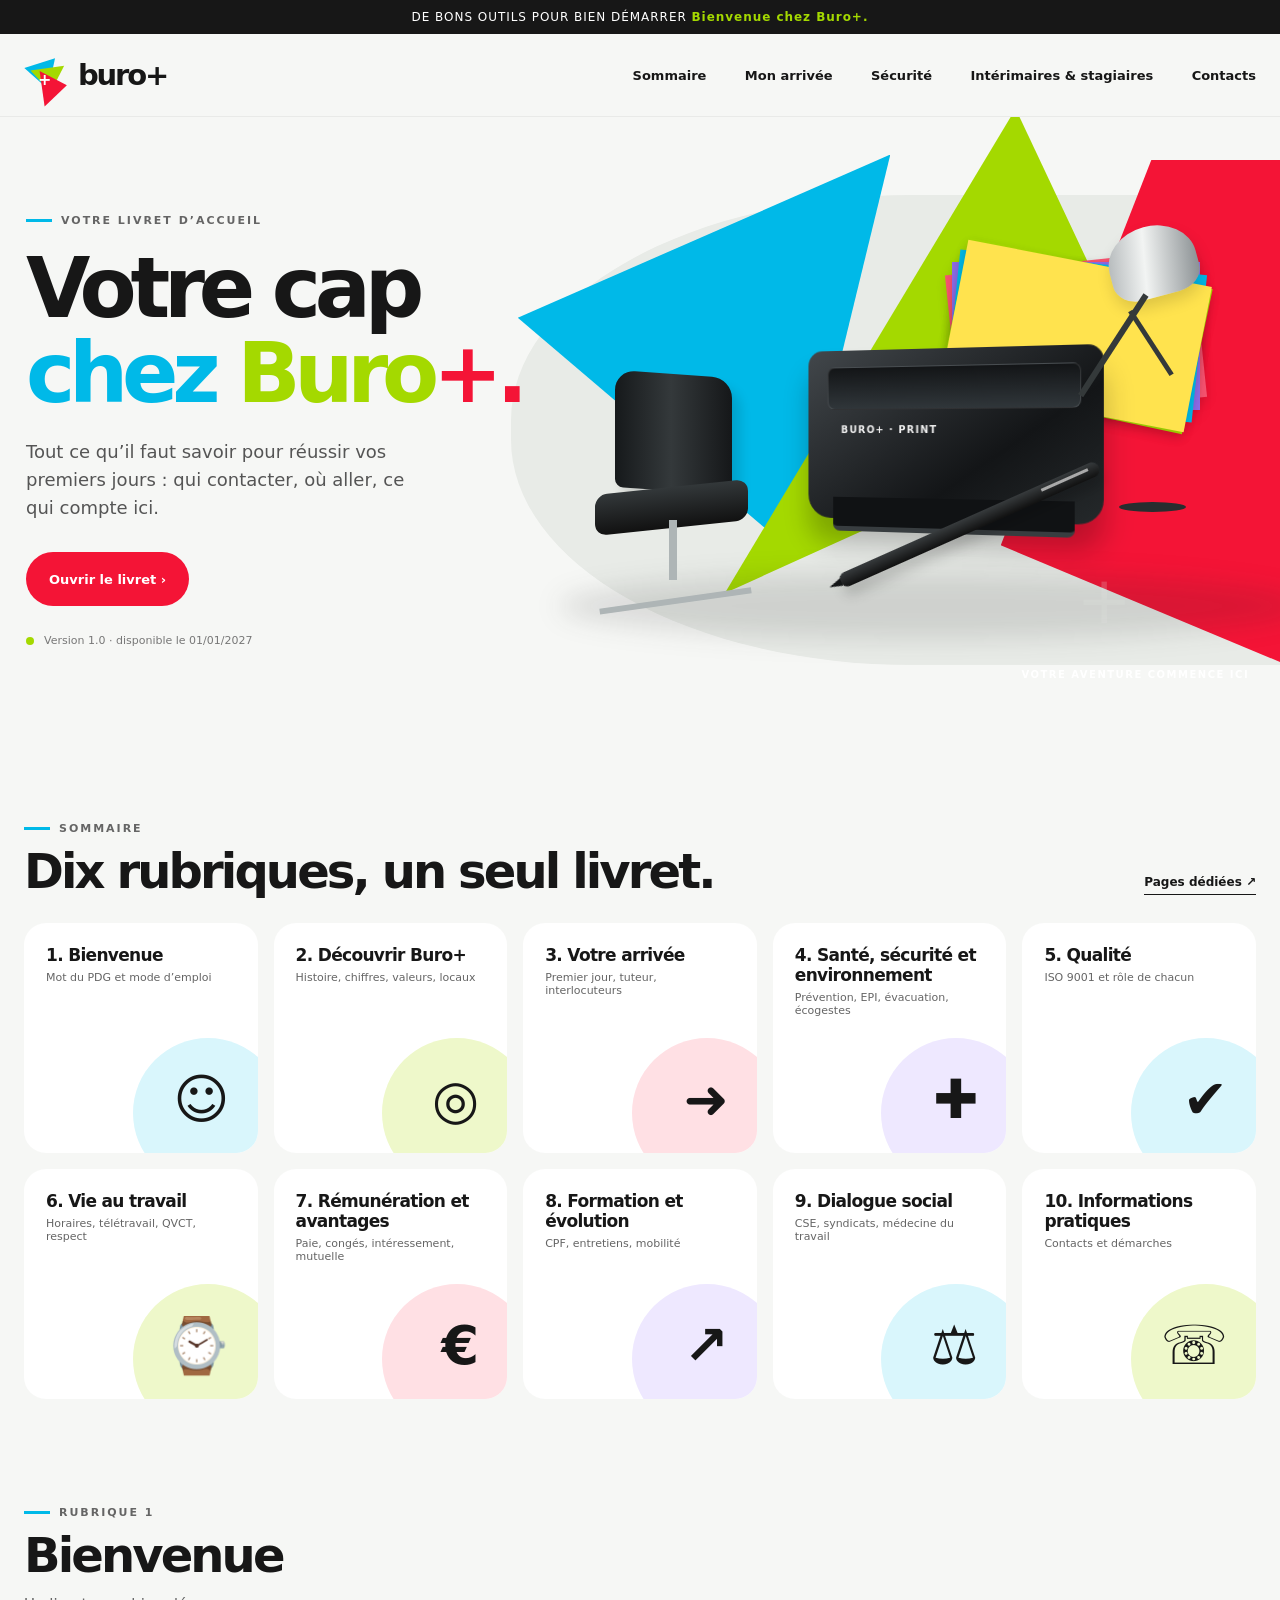
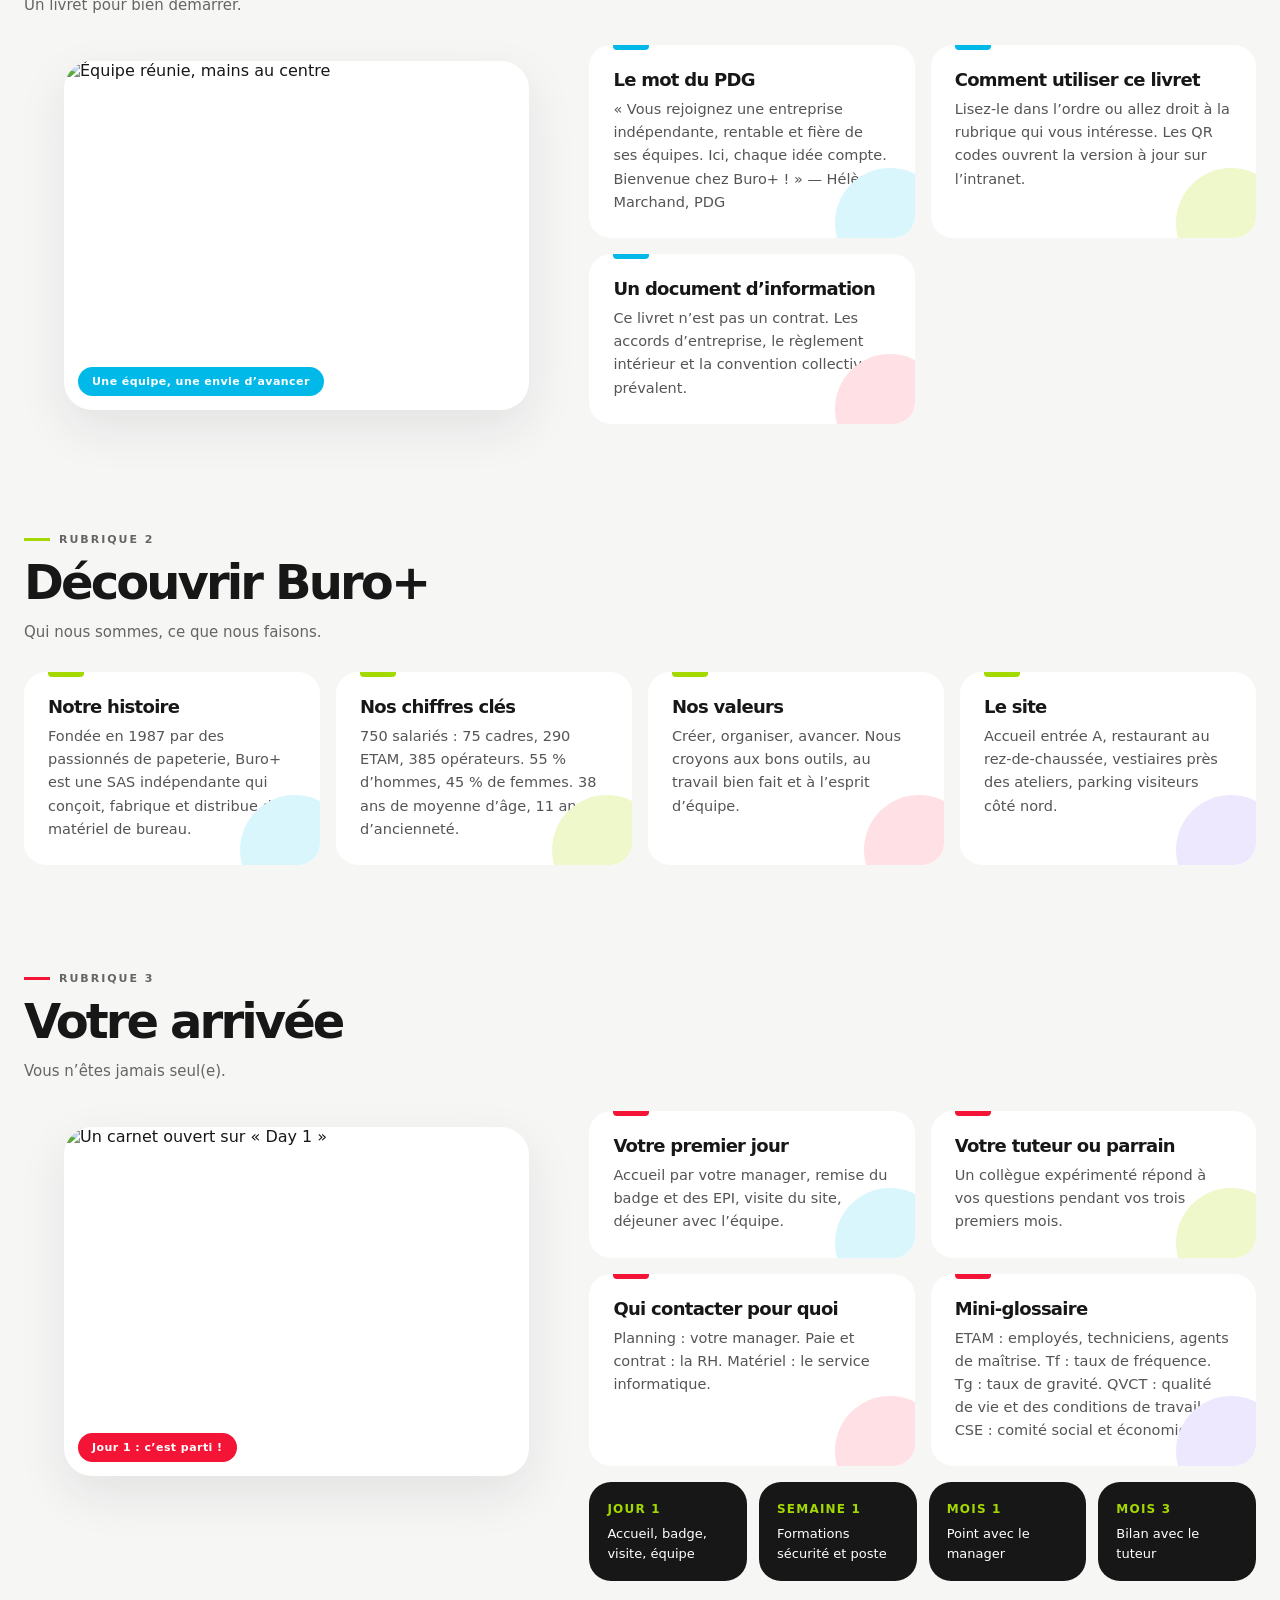
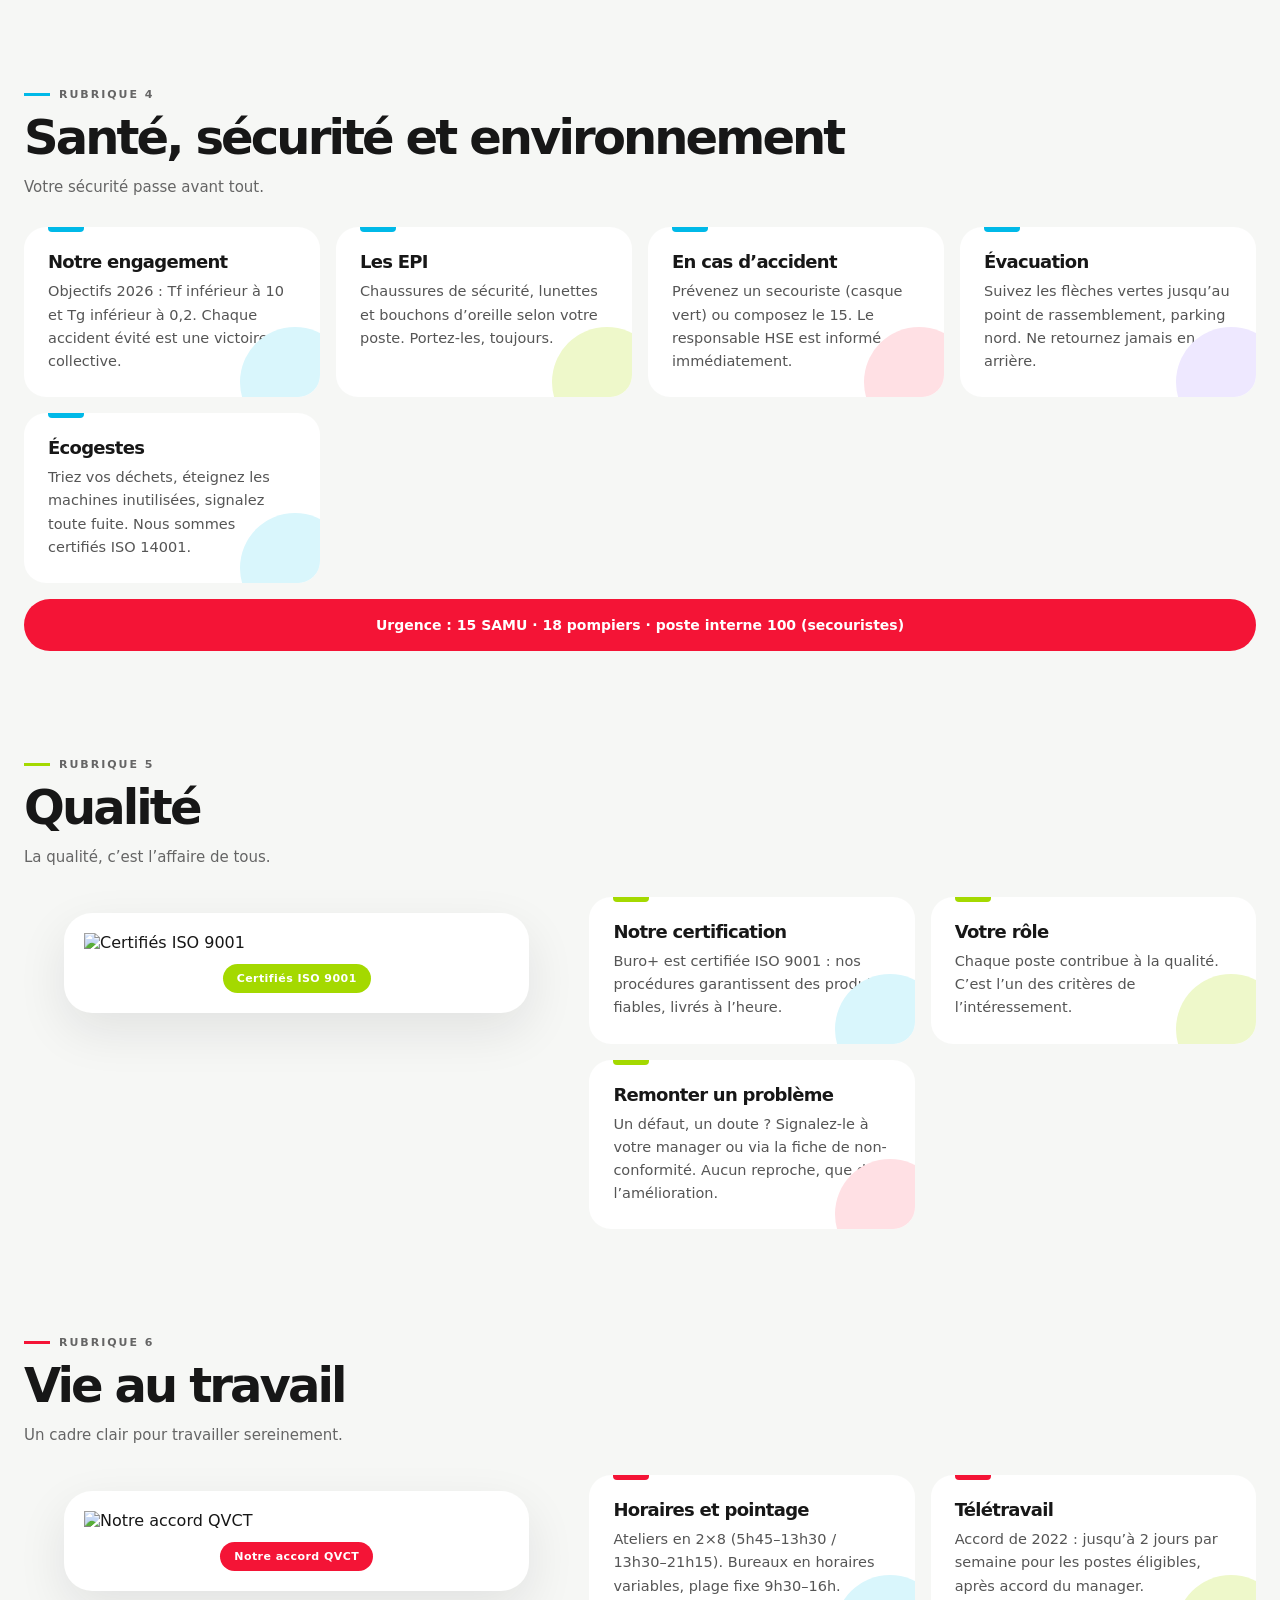
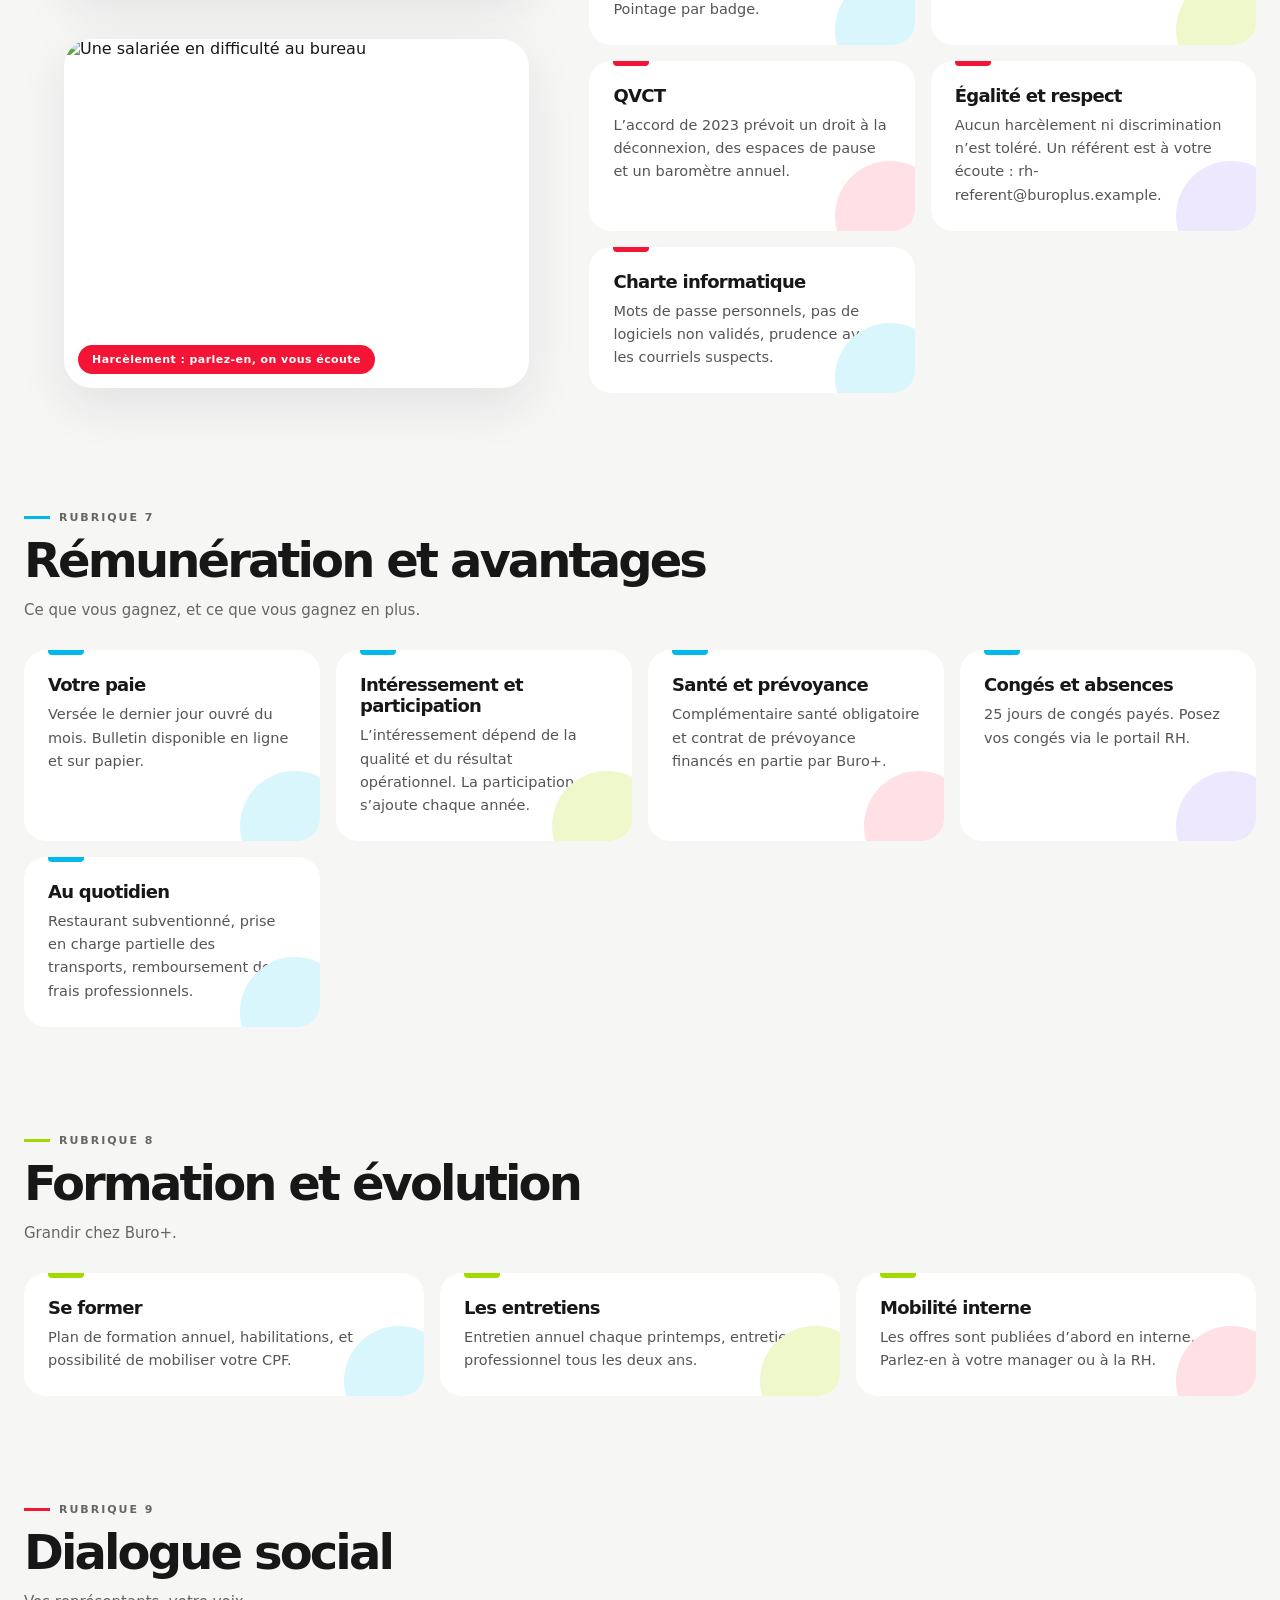
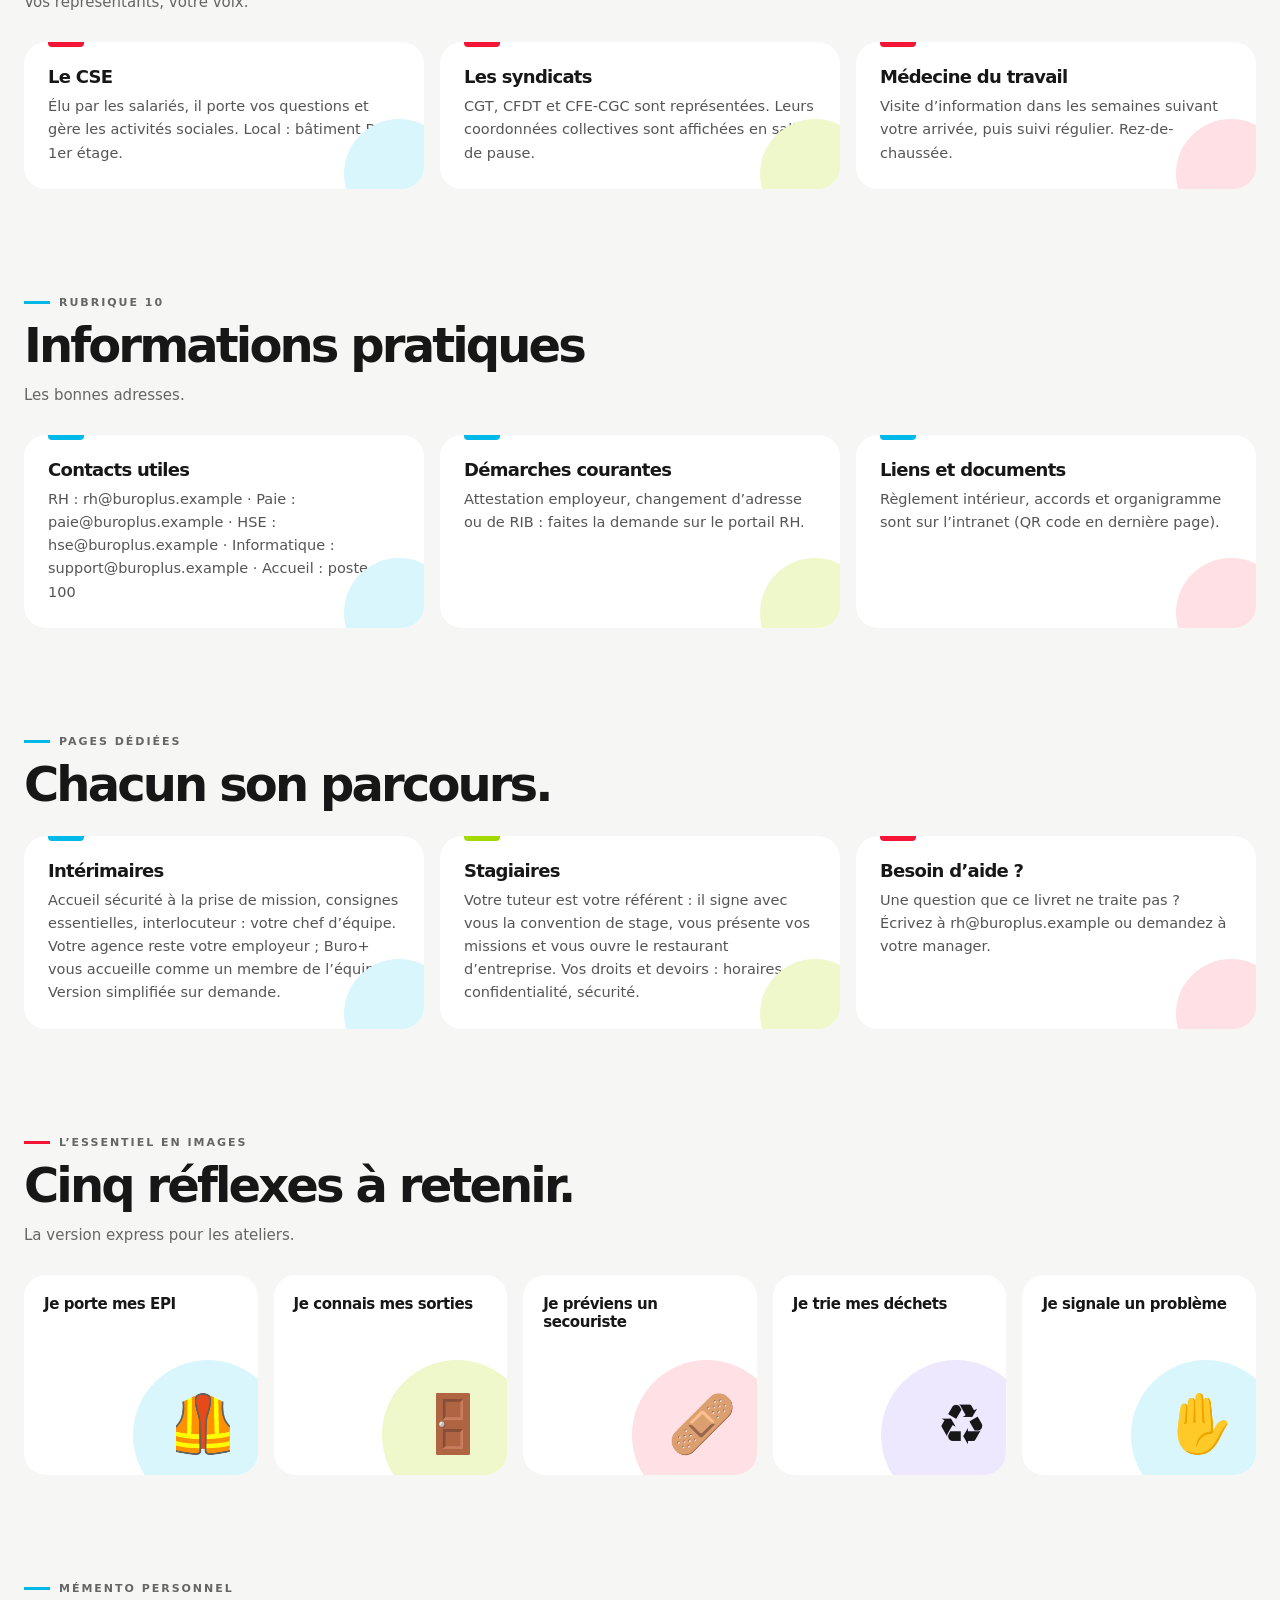
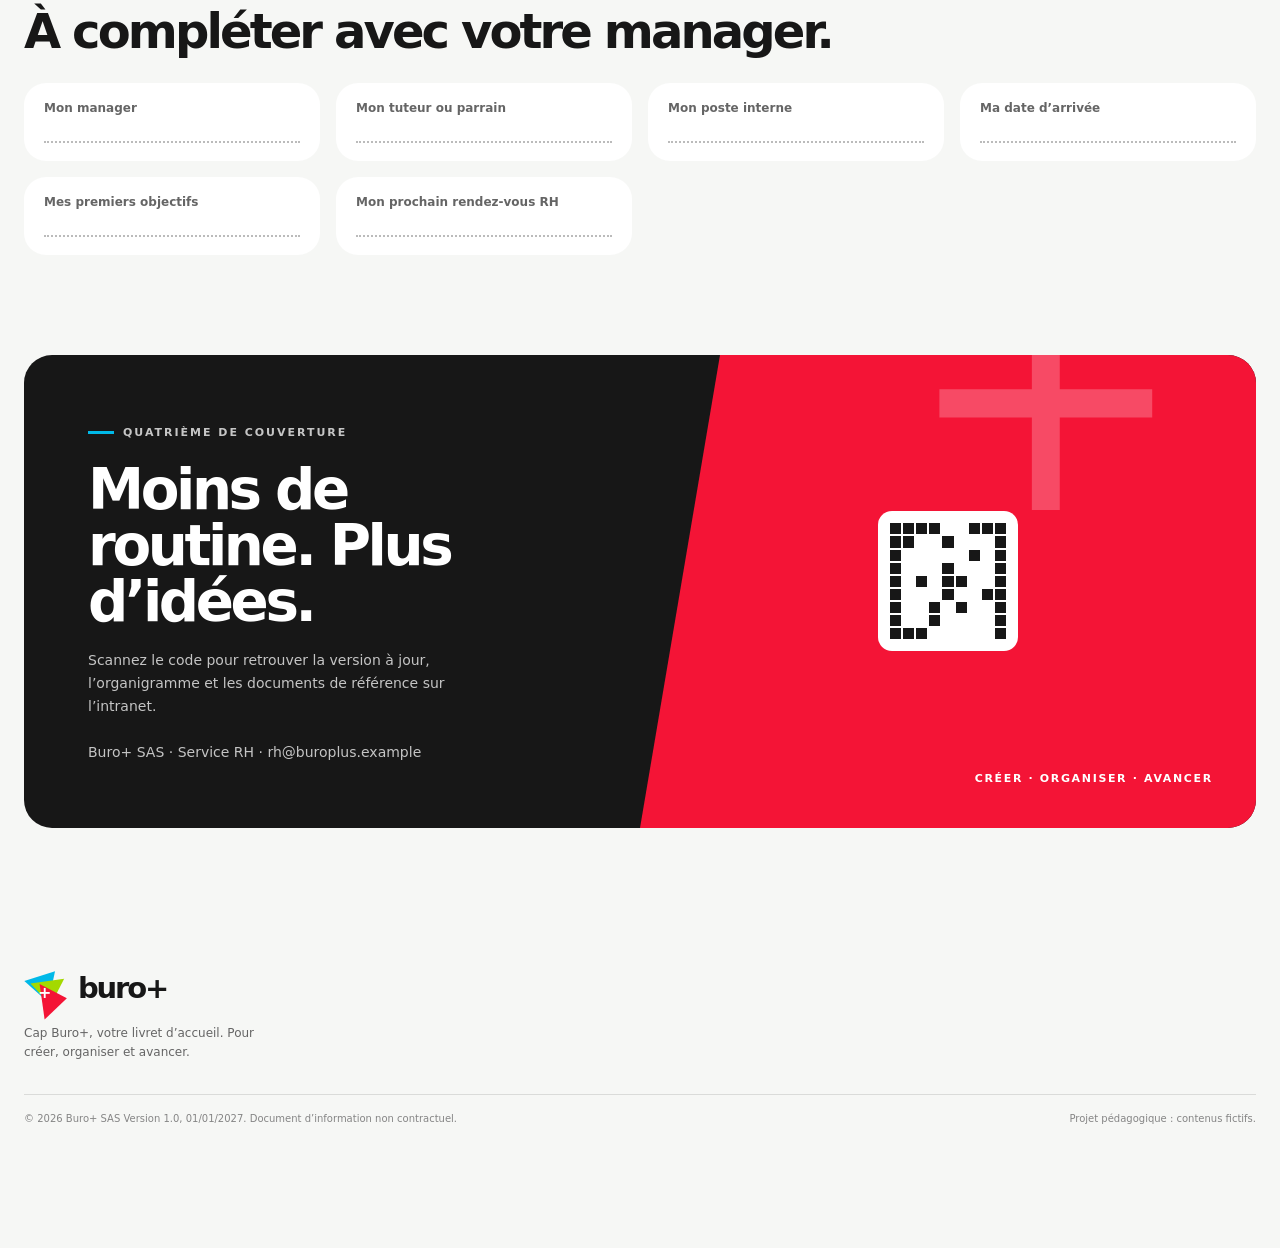
==== commit ba0ae70a: "Fix title formatting in index.html" ====
--- a/index.html
+++ b/index.html
@@ -1,7 +1,7 @@
 <!doctype html>
 <html lang="fr"><head><meta charset="utf-8"><meta name="viewport" content="width=device-width,initial-scale=1">
 <meta name="theme-color" content="#f6f7f5"><meta name="description" content="Cap Buro+ : le livret d’accueil de Buro+.">
-<title>Cap Buro+ — Votre livret d’accueil</title><link rel="stylesheet" href="style.css"></head><body>
+<title>Cap Buro+ Votre livret d’accueil</title><link rel="stylesheet" href="style.css"></head><body>
 <div class="announcement">DE BONS OUTILS POUR BIEN DÉMARRER <strong>Bienvenue chez Buro+.</strong></div>
 <header class="site-header"><nav class="nav" aria-label="Navigation principale"><a class="brand" href="#accueil" aria-label="Buro plus, accueil"><span class="brand-mark" aria-hidden="true"><i class="tri-cyan"></i><i class="tri-lime"></i><i class="tri-red"></i><b>+</b></span><span>buro+</span></a>
 <div class="nav-links" id="nav-links"><a href="#categories">Sommaire</a><a href="#r3">Mon arrivée</a><a href="#r4">Sécurité</a><a href="#publics">Intérimaires &amp; stagiaires</a><a href="#contact">Contacts</a></div>
@@ -24,5 +24,5 @@
 <section class="section" id="memento"><div class="section-heading"><div><div class="eyebrow">Mémento personnel</div><h2>À compléter avec votre manager.</h2></div></div><div class="mem"><label>Mon manager<span></span></label><label>Mon tuteur ou parrain<span></span></label><label>Mon poste interne<span></span></label><label>Ma date d’arrivée<span></span></label><label>Mes premiers objectifs<span></span></label><label>Mon prochain rendez-vous RH<span></span></label></div></section>
 <section class="section" id="contact"><div class="manifesto"><div class="manifesto-copy"><div class="eyebrow">Quatrième de couverture</div><h2>Moins de routine. Plus d’idées.</h2><p>Scannez le code pour retrouver la version à jour, l’organigramme et les documents de référence sur l’intranet.<br><br>Buro+ SAS · Service RH · rh@buroplus.example</p></div><div class="manifesto-art"><div class="qr" id="qr" role="img" aria-label="QR code illustratif"></div></div></div></section>
 </main>
-<footer class="section"><div class="footer-top"><div class="footer-brand"><a class="brand" href="#accueil" aria-label="Buro plus, accueil"><span class="brand-mark" aria-hidden="true"><i class="tri-cyan"></i><i class="tri-lime"></i><i class="tri-red"></i><b>+</b></span><span>buro+</span></a><p>Cap Buro+, votre livret d’accueil. Pour créer, organiser et avancer.</p></div></div><div class="copyright"><span>© 2026 Buro+ SAS — Version 1.0, 01/01/2027. Document d’information non contractuel.</span><span>Projet pédagogique : contenus fictifs.</span></div></footer>
+<footer class="section"><div class="footer-top"><div class="footer-brand"><a class="brand" href="#accueil" aria-label="Buro plus, accueil"><span class="brand-mark" aria-hidden="true"><i class="tri-cyan"></i><i class="tri-lime"></i><i class="tri-red"></i><b>+</b></span><span>buro+</span></a><p>Cap Buro+, votre livret d’accueil. Pour créer, organiser et avancer.</p></div></div><div class="copyright"><span>© 2026 Buro+ SAS Version 1.0, 01/01/2027. Document d’information non contractuel.</span><span>Projet pédagogique : contenus fictifs.</span></div></footer>
 <script src="app.js"></script></body></html>
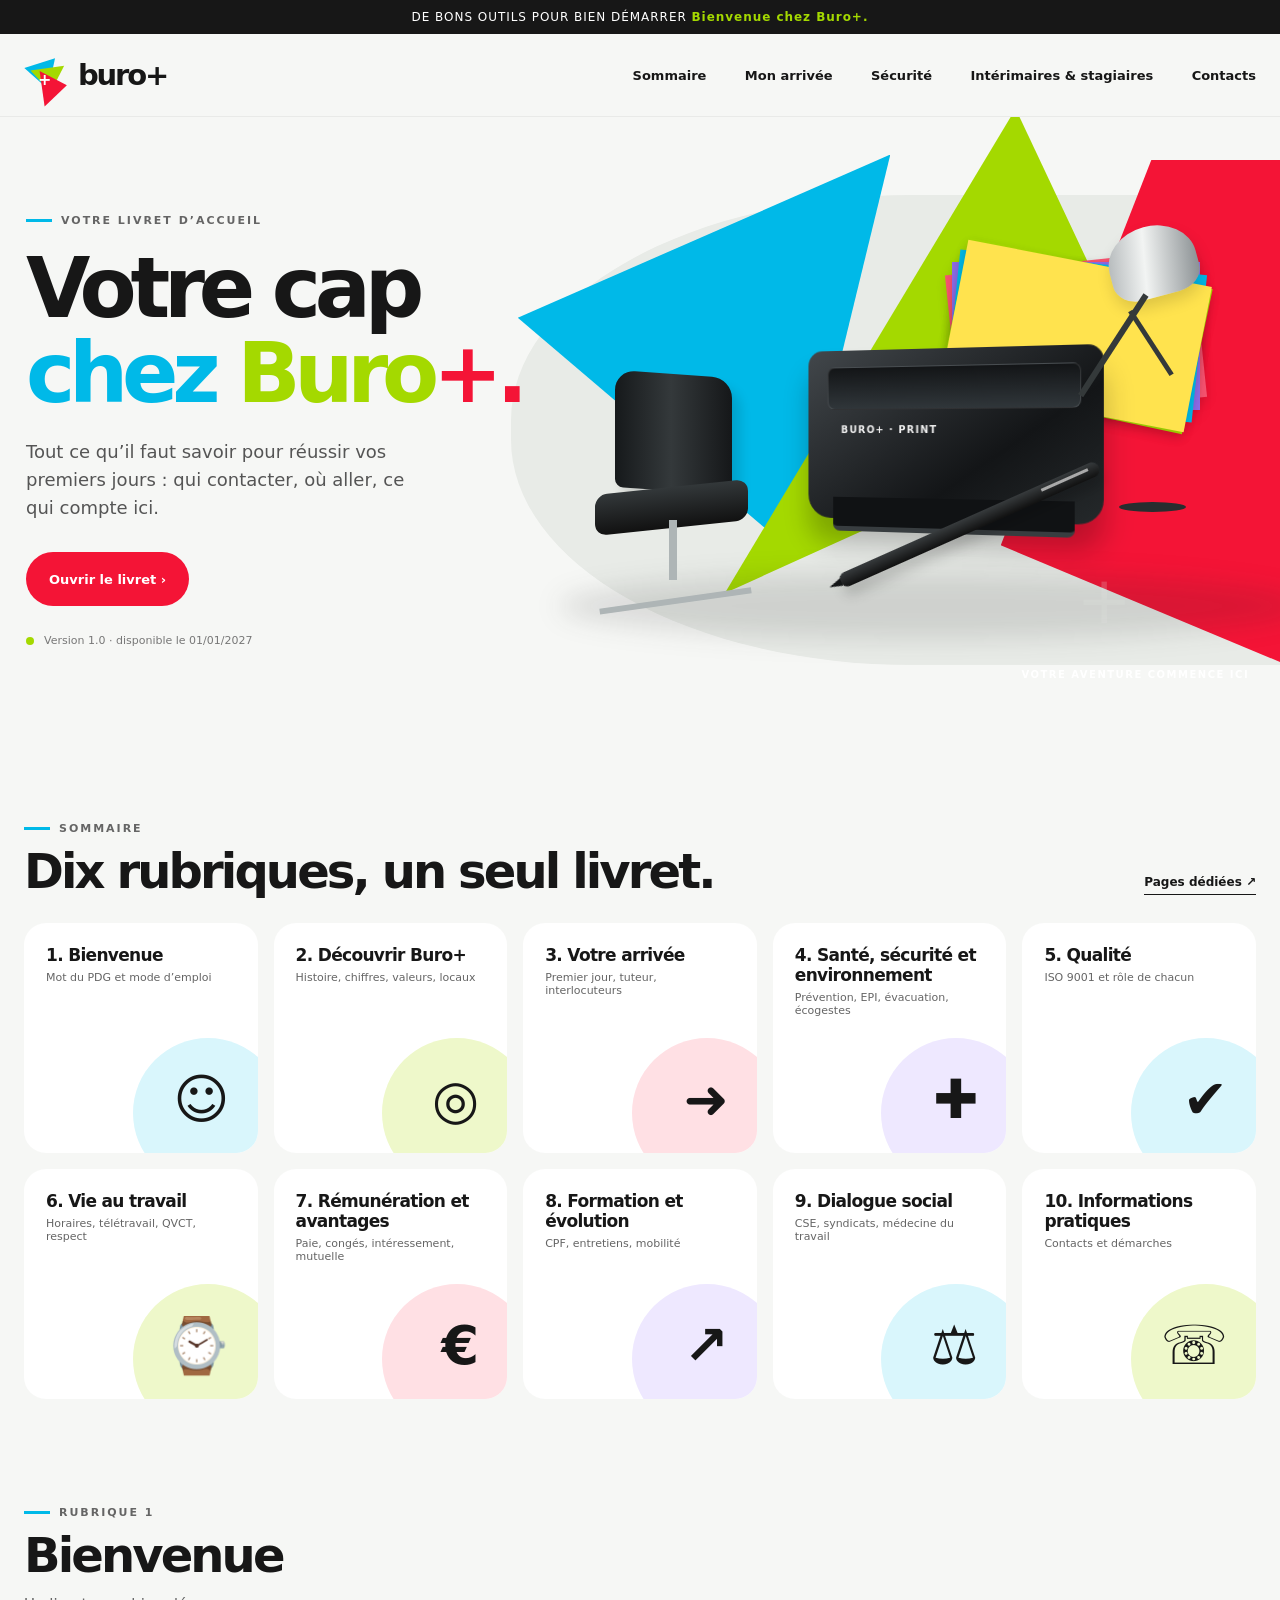
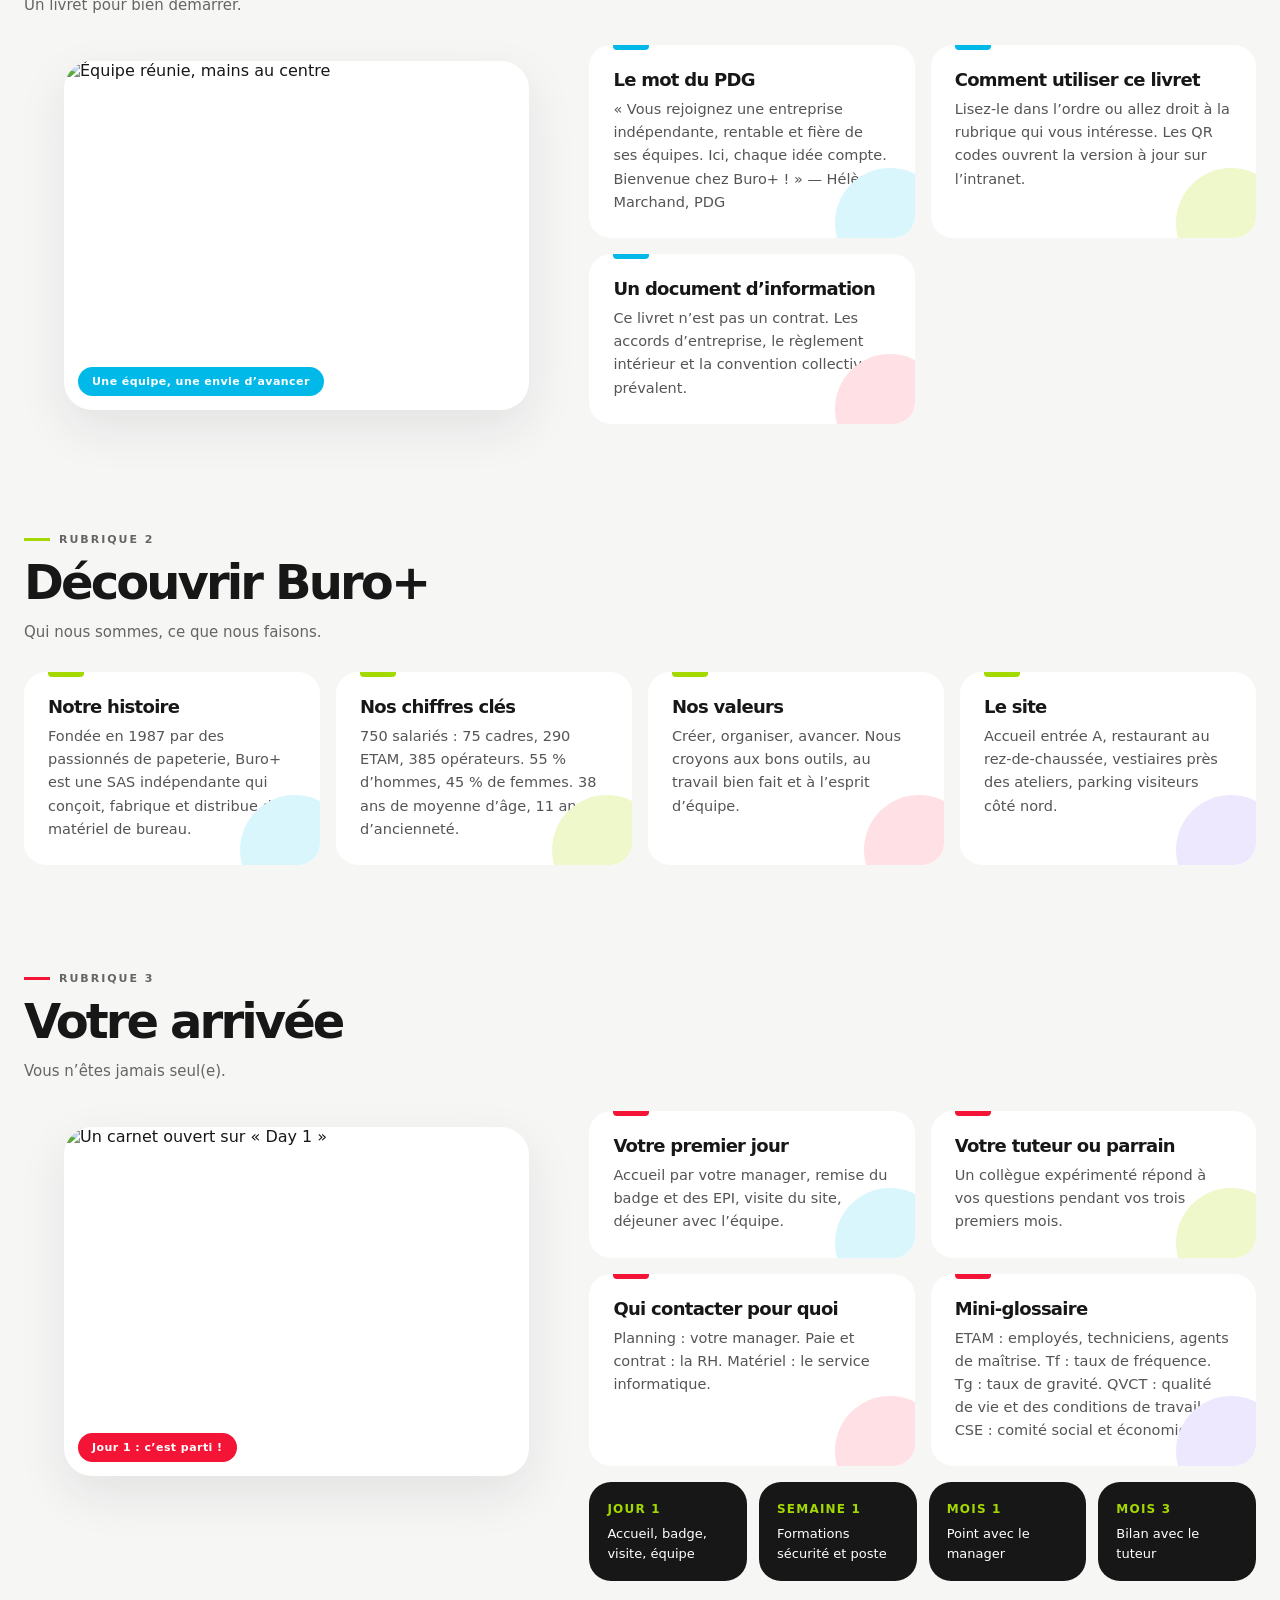
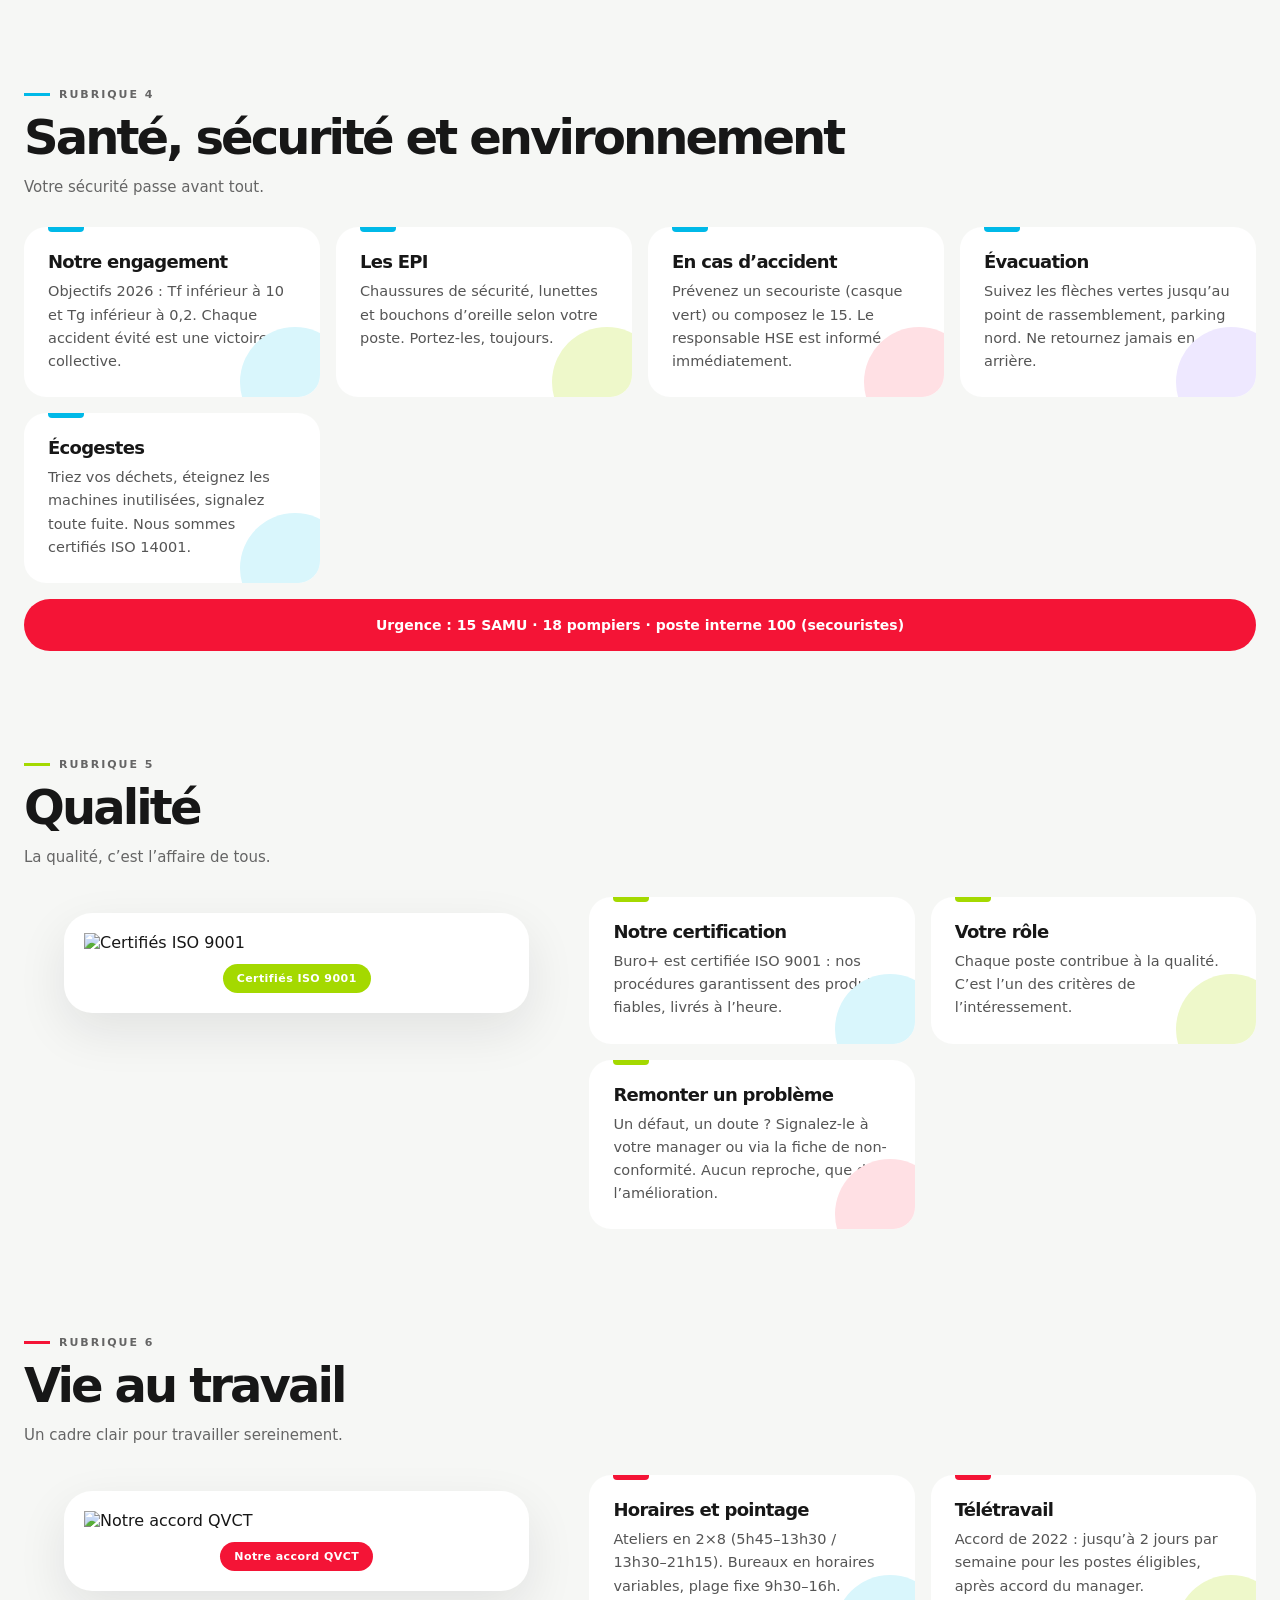
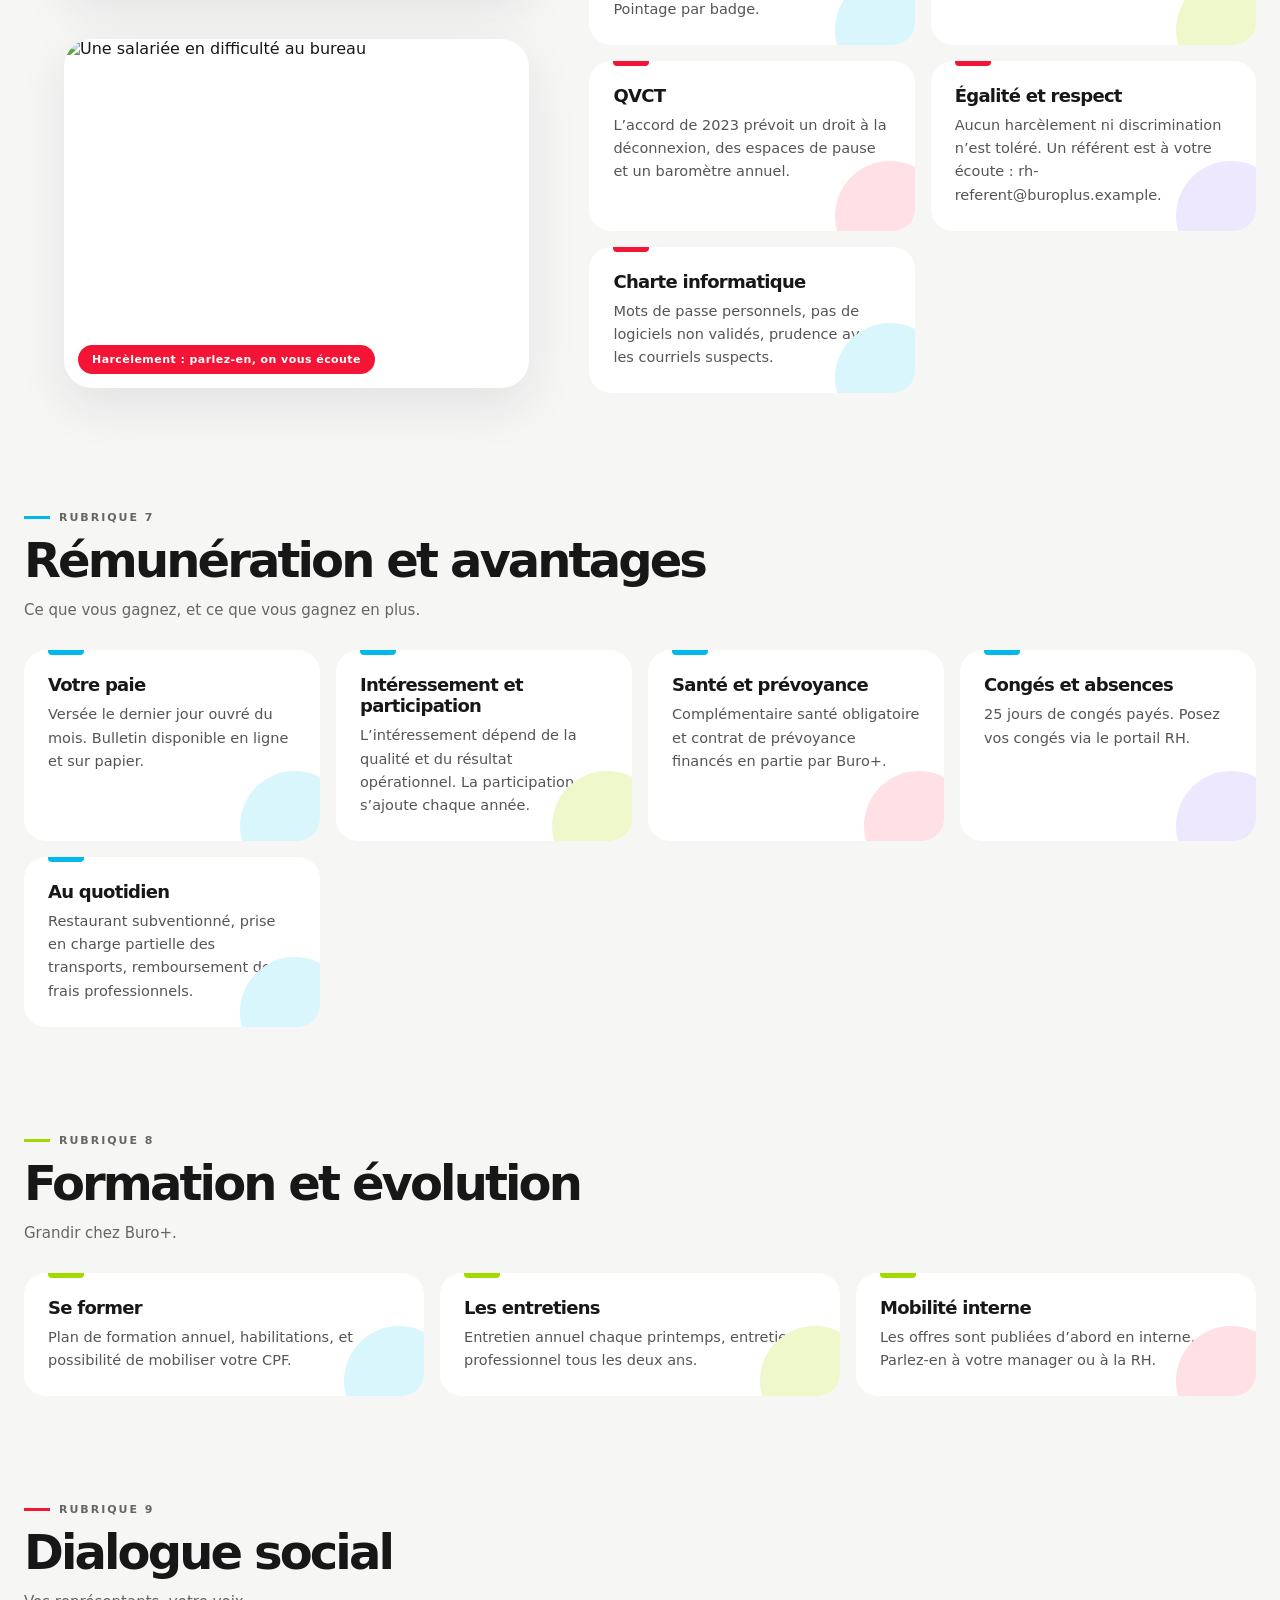
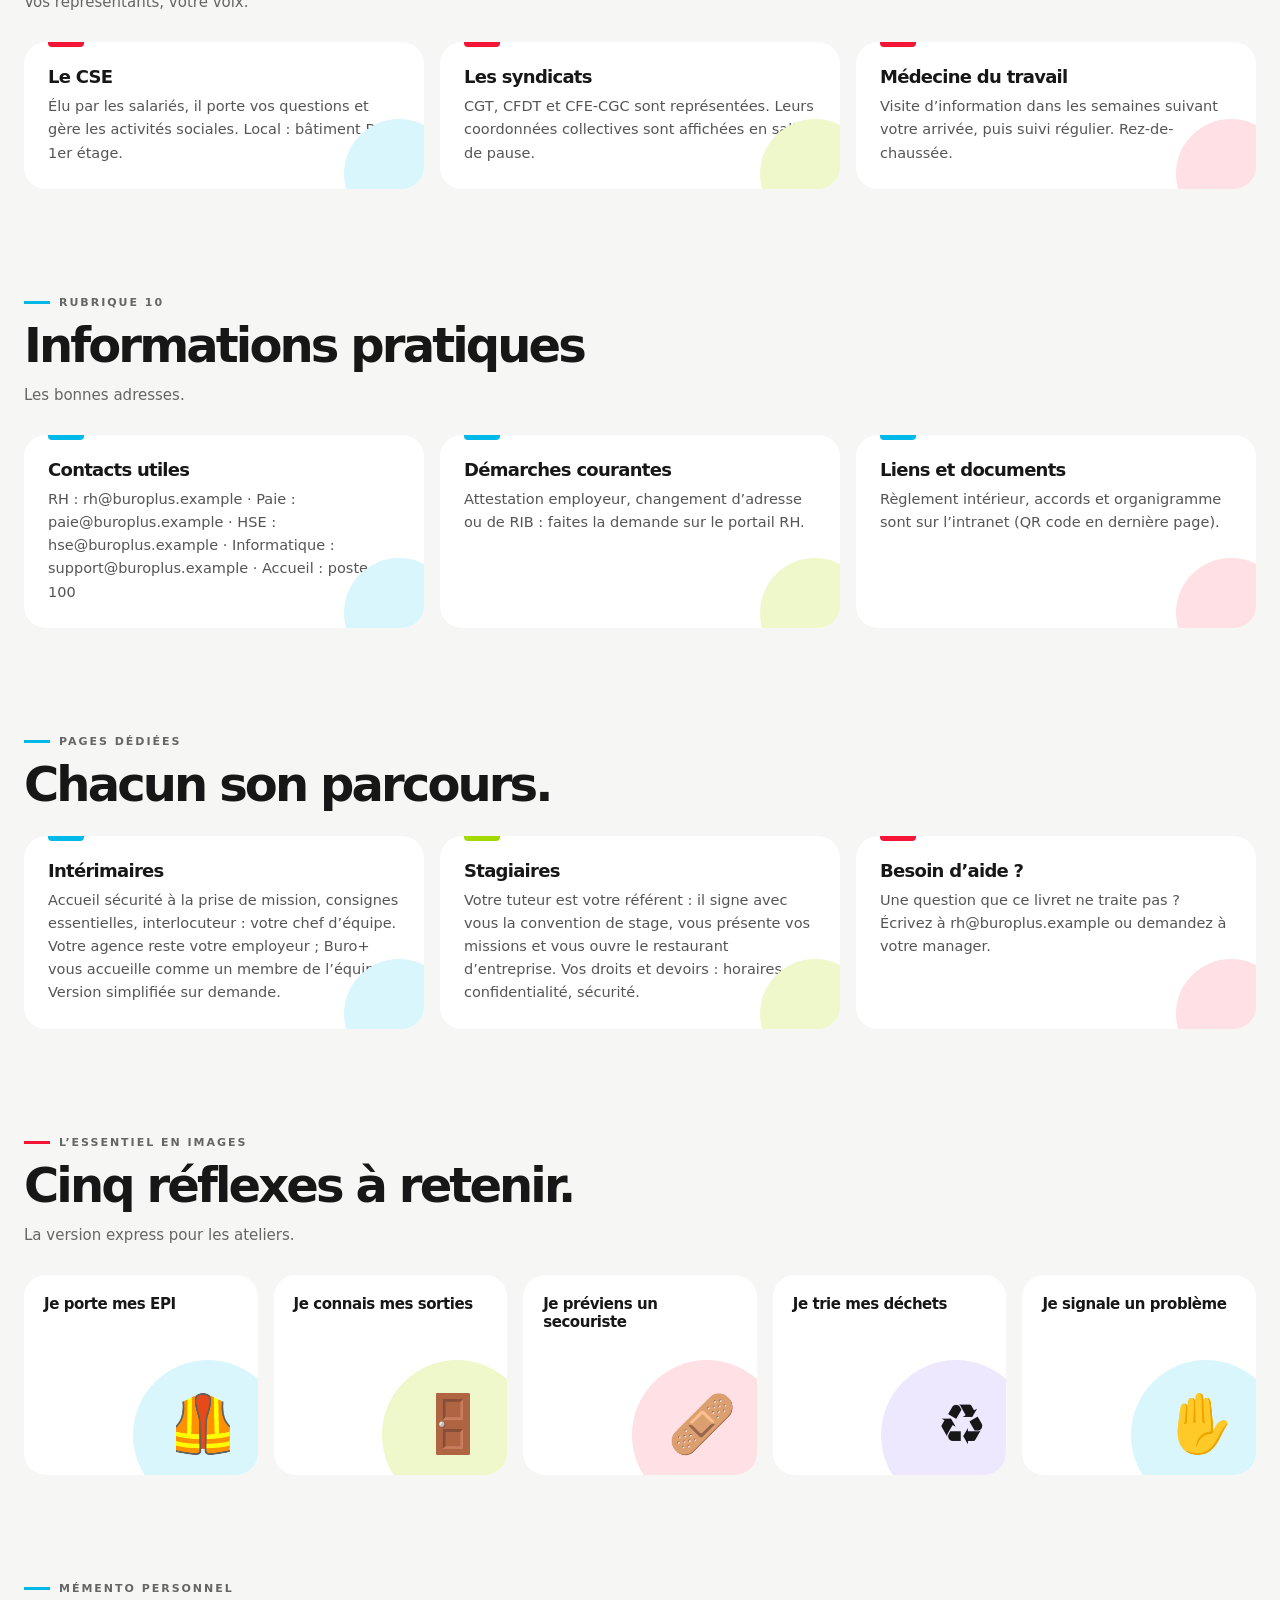
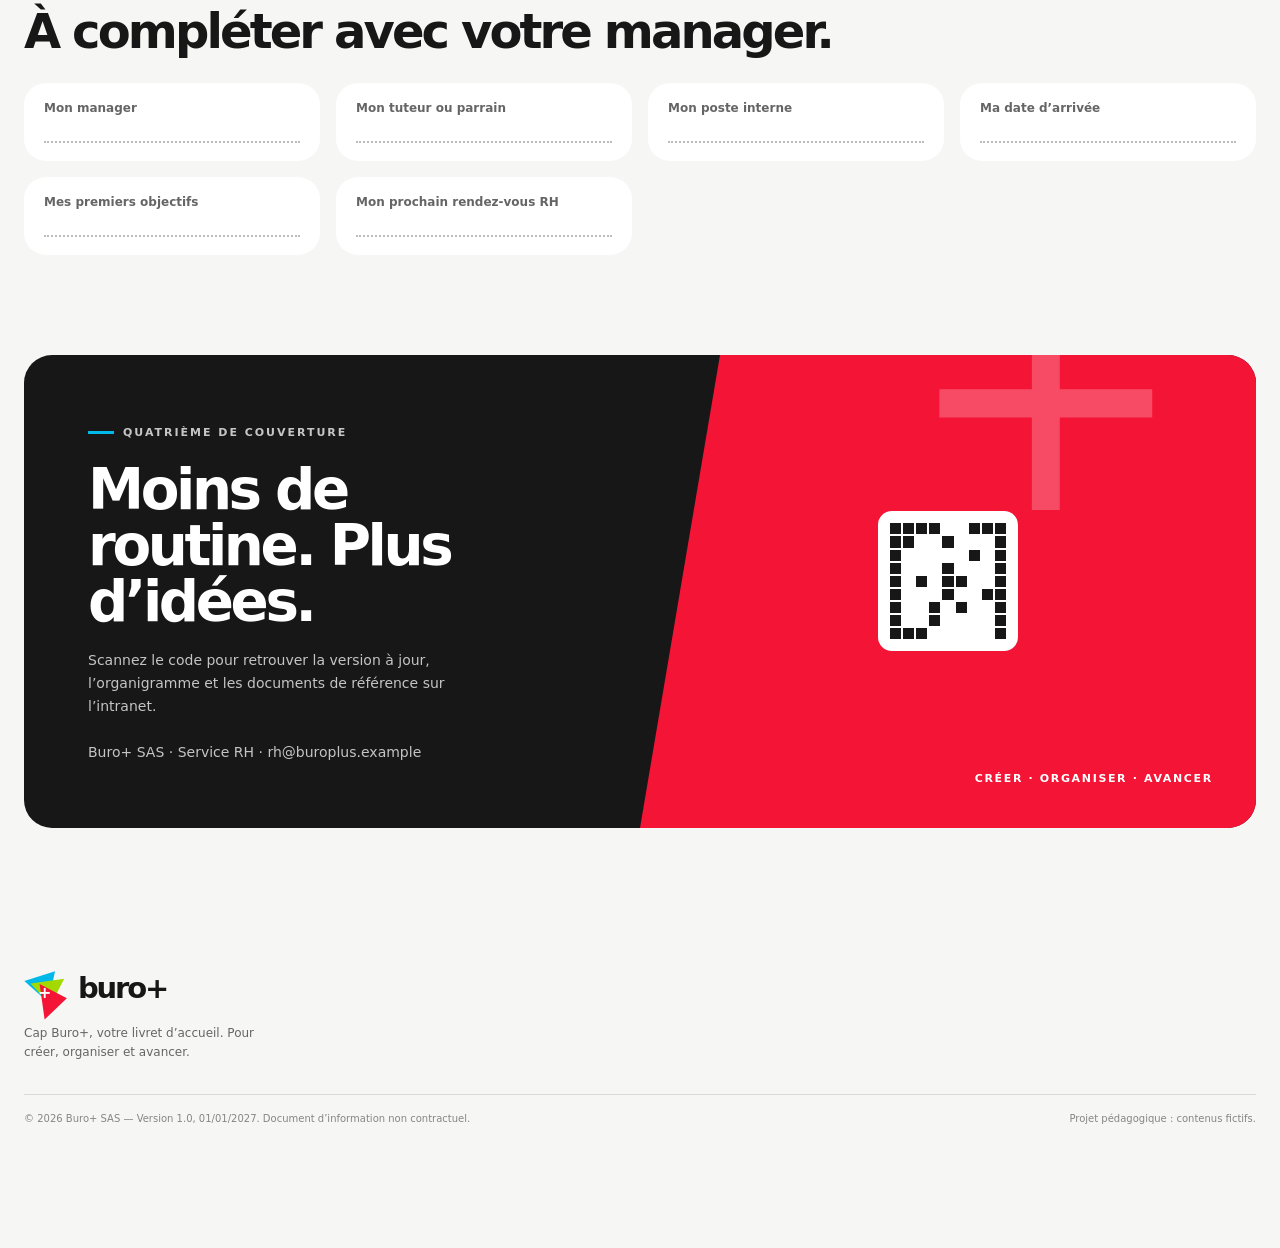
==== commit f4efc588: "Add files via upload" ====
--- a/index.html
+++ b/index.html
@@ -1,7 +1,7 @@
 <!doctype html>
 <html lang="fr"><head><meta charset="utf-8"><meta name="viewport" content="width=device-width,initial-scale=1">
 <meta name="theme-color" content="#f6f7f5"><meta name="description" content="Cap Buro+ : le livret d’accueil de Buro+.">
-<title>Cap Buro+ Votre livret d’accueil</title><link rel="stylesheet" href="style.css"></head><body>
+<title>Cap Buro+ — Votre livret d’accueil</title><link rel="stylesheet" href="style.css"></head><body>
 <div class="announcement">DE BONS OUTILS POUR BIEN DÉMARRER <strong>Bienvenue chez Buro+.</strong></div>
 <header class="site-header"><nav class="nav" aria-label="Navigation principale"><a class="brand" href="#accueil" aria-label="Buro plus, accueil"><span class="brand-mark" aria-hidden="true"><i class="tri-cyan"></i><i class="tri-lime"></i><i class="tri-red"></i><b>+</b></span><span>buro+</span></a>
 <div class="nav-links" id="nav-links"><a href="#categories">Sommaire</a><a href="#r3">Mon arrivée</a><a href="#r4">Sécurité</a><a href="#publics">Intérimaires &amp; stagiaires</a><a href="#contact">Contacts</a></div>
@@ -24,5 +24,5 @@
 <section class="section" id="memento"><div class="section-heading"><div><div class="eyebrow">Mémento personnel</div><h2>À compléter avec votre manager.</h2></div></div><div class="mem"><label>Mon manager<span></span></label><label>Mon tuteur ou parrain<span></span></label><label>Mon poste interne<span></span></label><label>Ma date d’arrivée<span></span></label><label>Mes premiers objectifs<span></span></label><label>Mon prochain rendez-vous RH<span></span></label></div></section>
 <section class="section" id="contact"><div class="manifesto"><div class="manifesto-copy"><div class="eyebrow">Quatrième de couverture</div><h2>Moins de routine. Plus d’idées.</h2><p>Scannez le code pour retrouver la version à jour, l’organigramme et les documents de référence sur l’intranet.<br><br>Buro+ SAS · Service RH · rh@buroplus.example</p></div><div class="manifesto-art"><div class="qr" id="qr" role="img" aria-label="QR code illustratif"></div></div></div></section>
 </main>
-<footer class="section"><div class="footer-top"><div class="footer-brand"><a class="brand" href="#accueil" aria-label="Buro plus, accueil"><span class="brand-mark" aria-hidden="true"><i class="tri-cyan"></i><i class="tri-lime"></i><i class="tri-red"></i><b>+</b></span><span>buro+</span></a><p>Cap Buro+, votre livret d’accueil. Pour créer, organiser et avancer.</p></div></div><div class="copyright"><span>© 2026 Buro+ SAS Version 1.0, 01/01/2027. Document d’information non contractuel.</span><span>Projet pédagogique : contenus fictifs.</span></div></footer>
+<footer class="section"><div class="footer-top"><div class="footer-brand"><a class="brand" href="#accueil" aria-label="Buro plus, accueil"><span class="brand-mark" aria-hidden="true"><i class="tri-cyan"></i><i class="tri-lime"></i><i class="tri-red"></i><b>+</b></span><span>buro+</span></a><p>Cap Buro+, votre livret d’accueil. Pour créer, organiser et avancer.</p></div></div><div class="copyright"><span>© 2026 Buro+ SAS — Version 1.0, 01/01/2027. Document d’information non contractuel.</span><span>Projet pédagogique : contenus fictifs.</span></div></footer>
 <script src="app.js"></script></body></html>
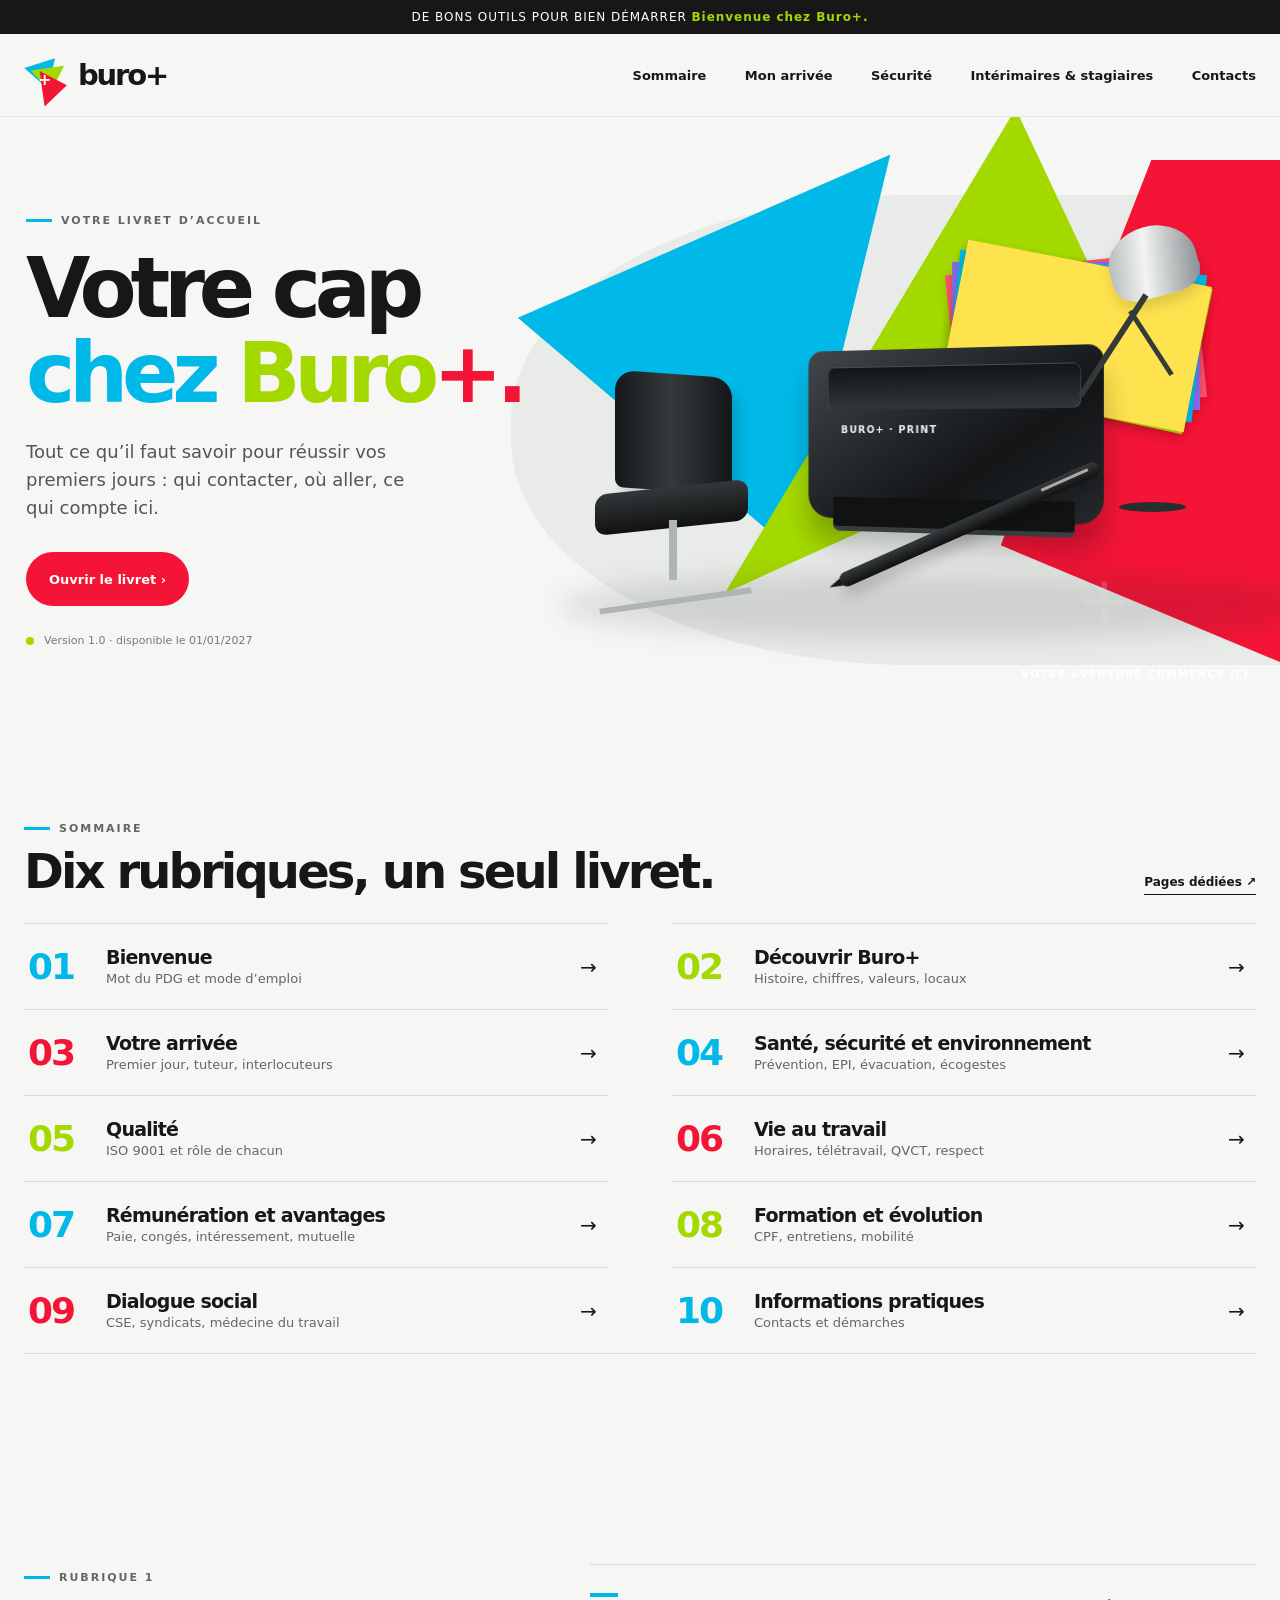
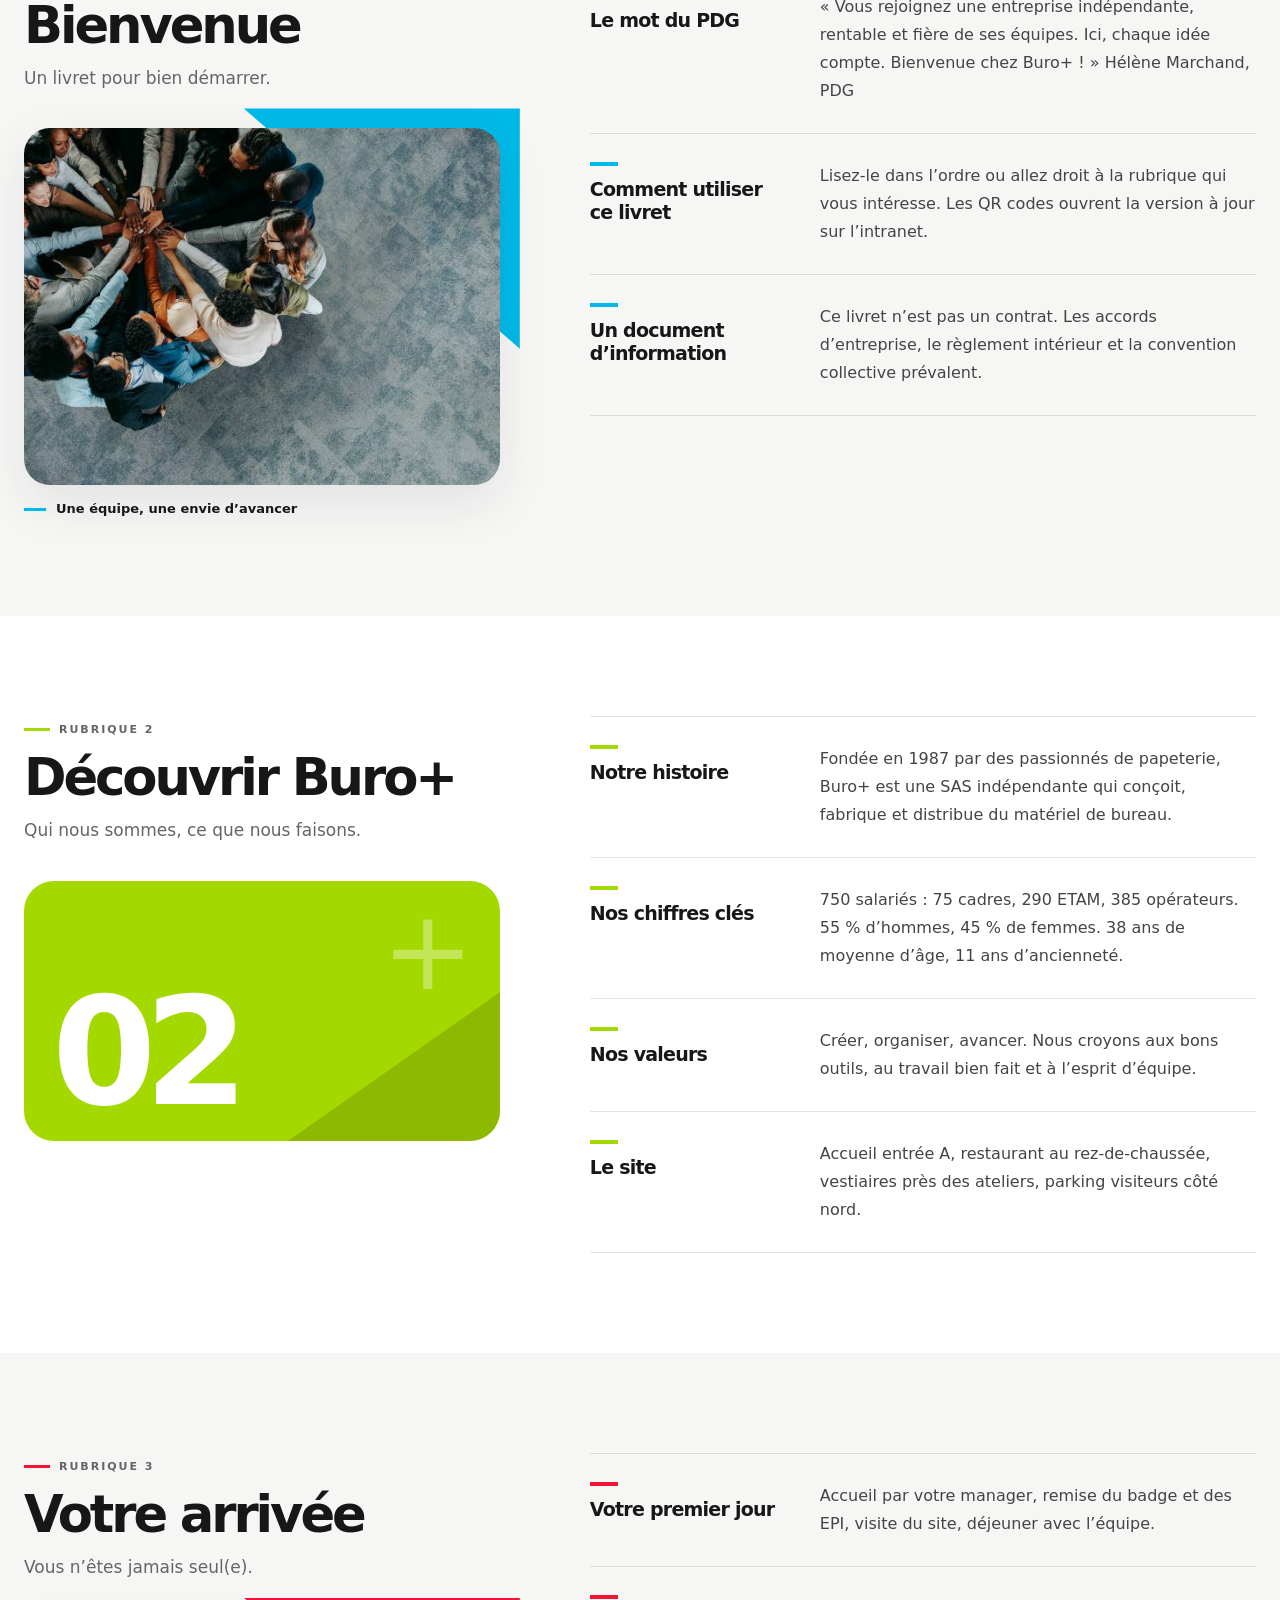
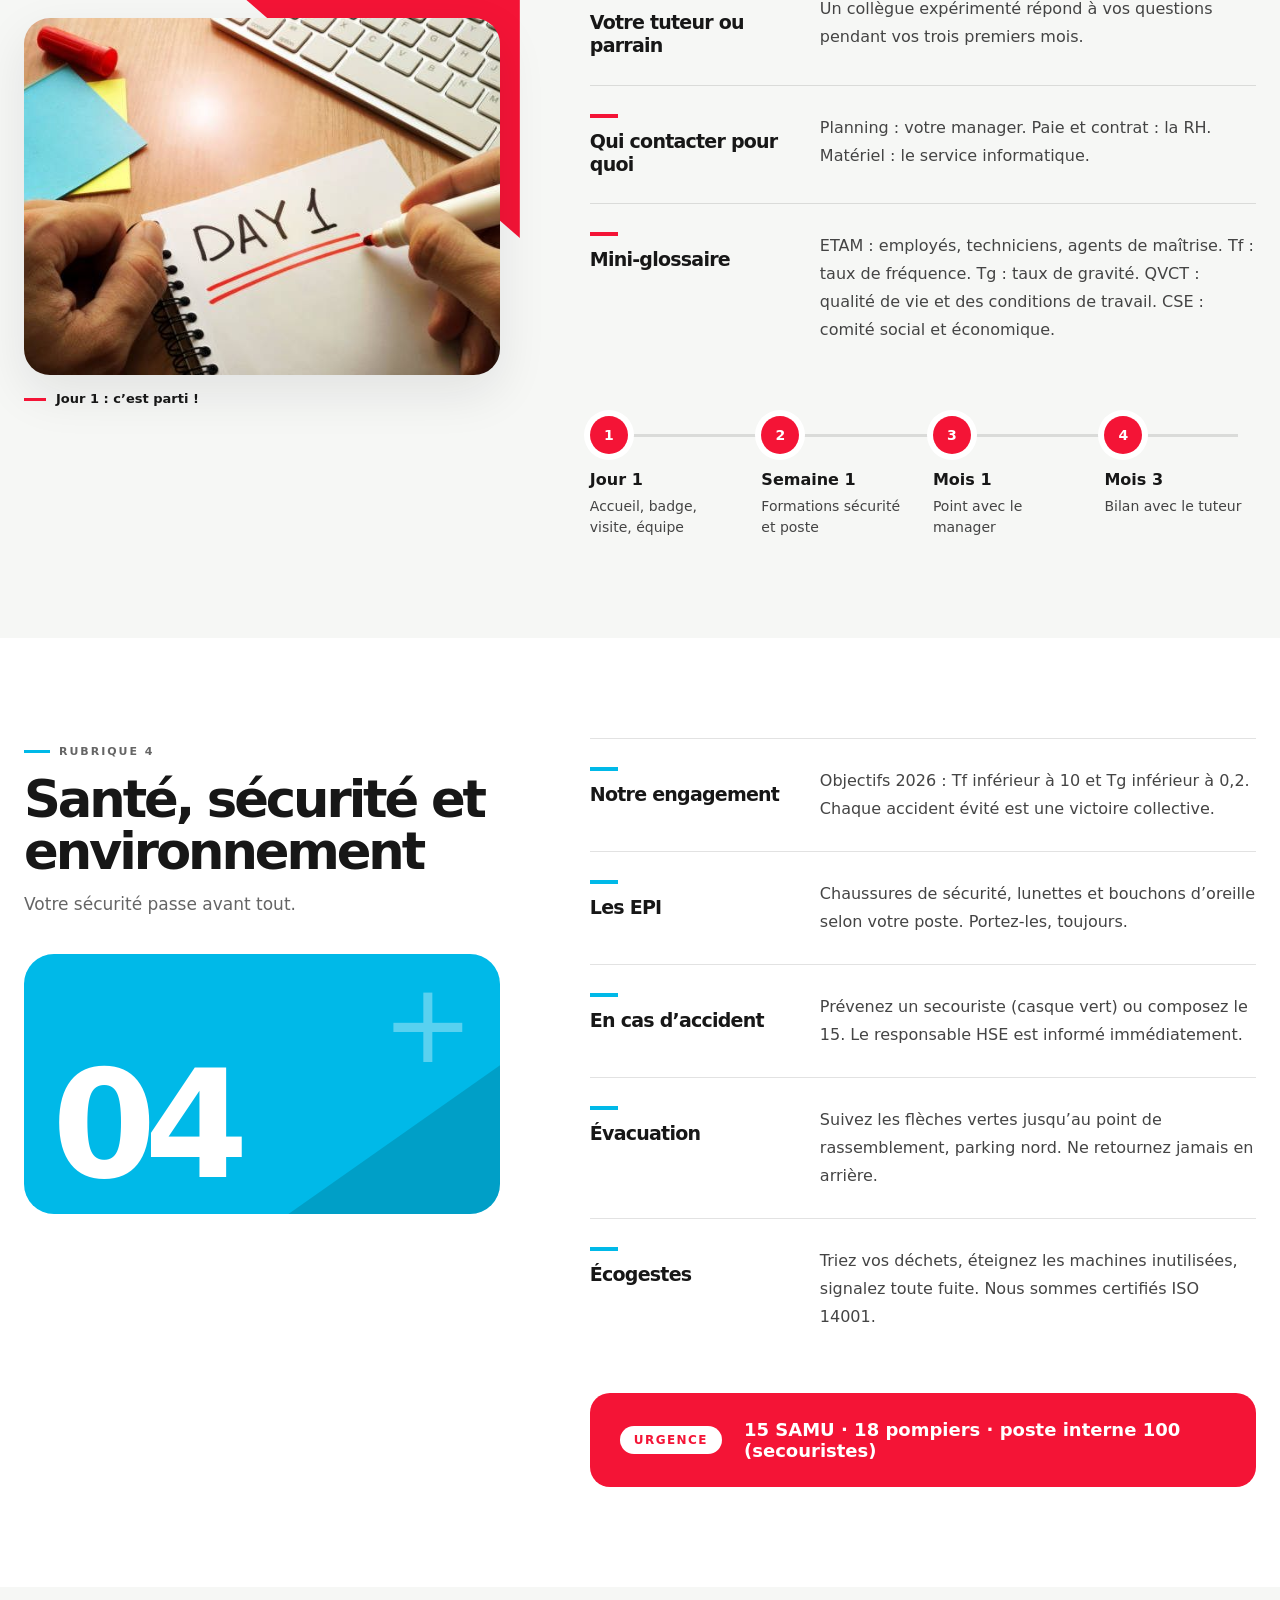
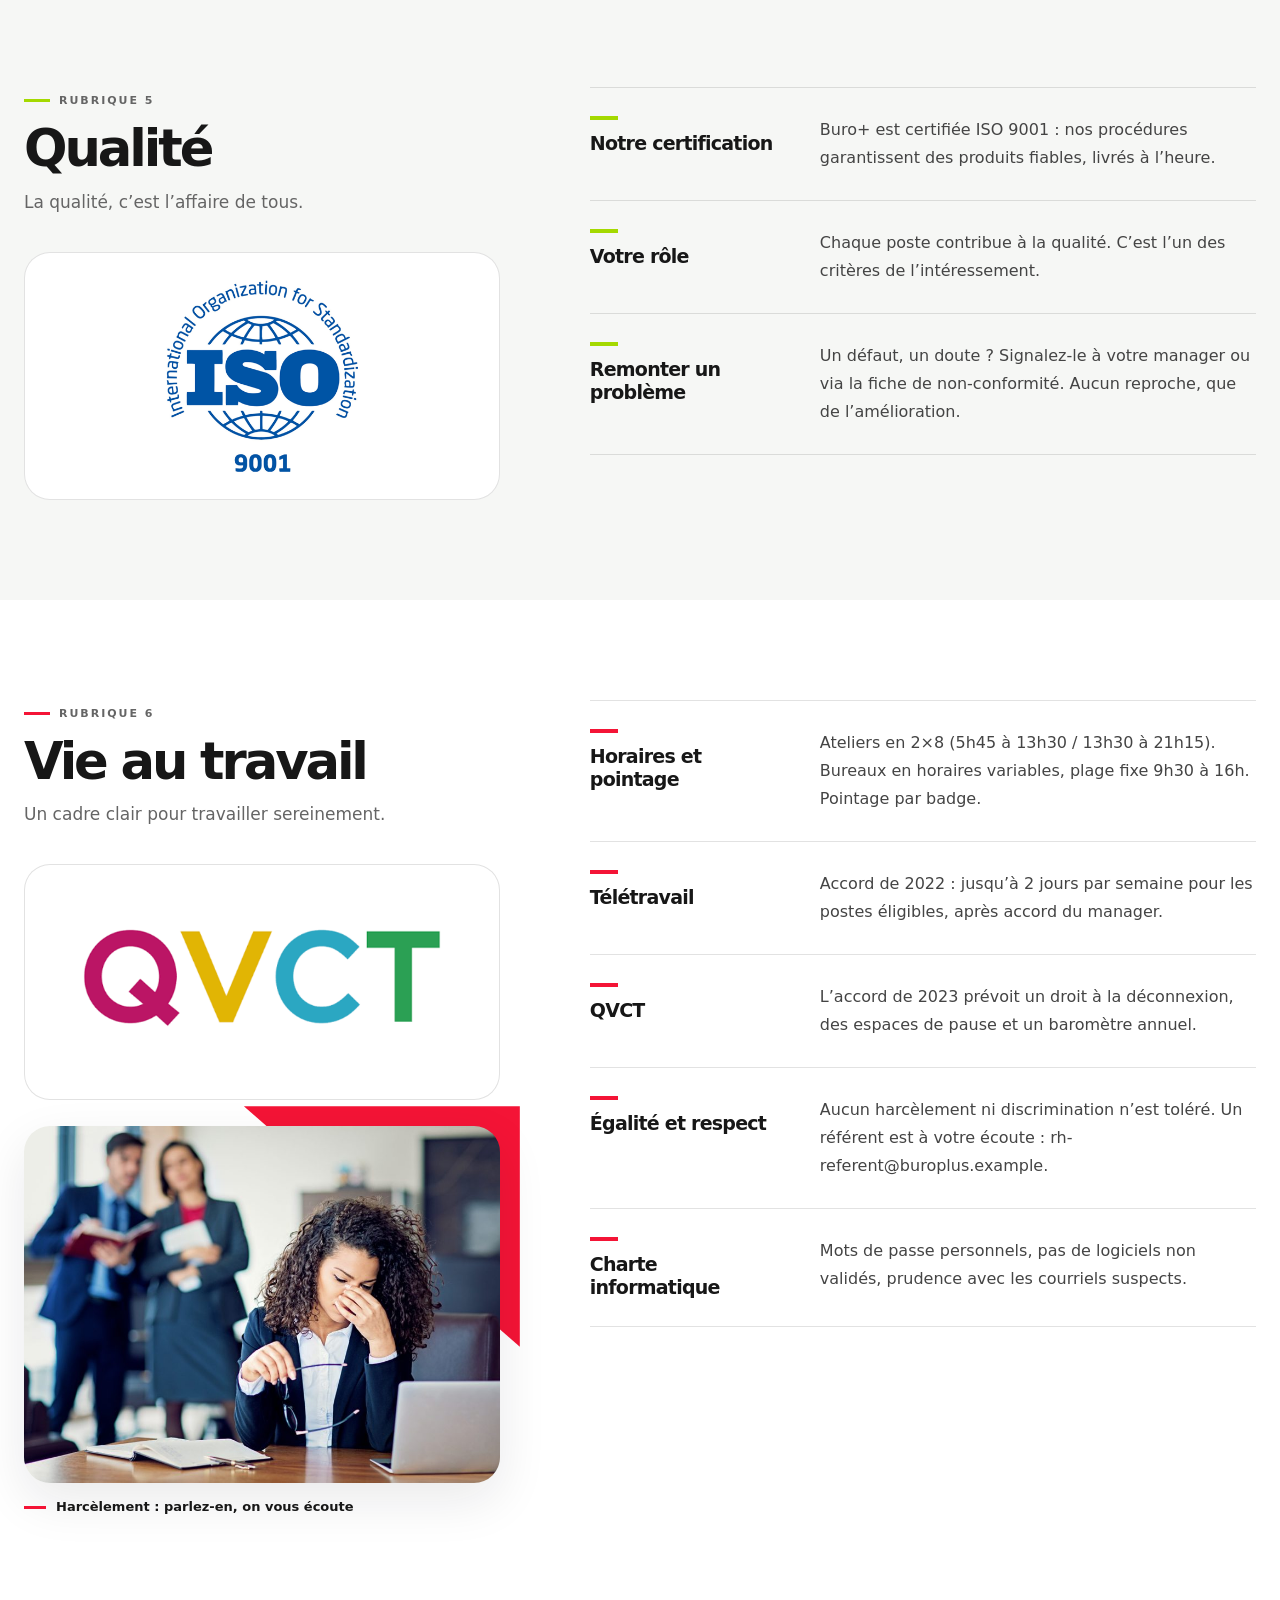
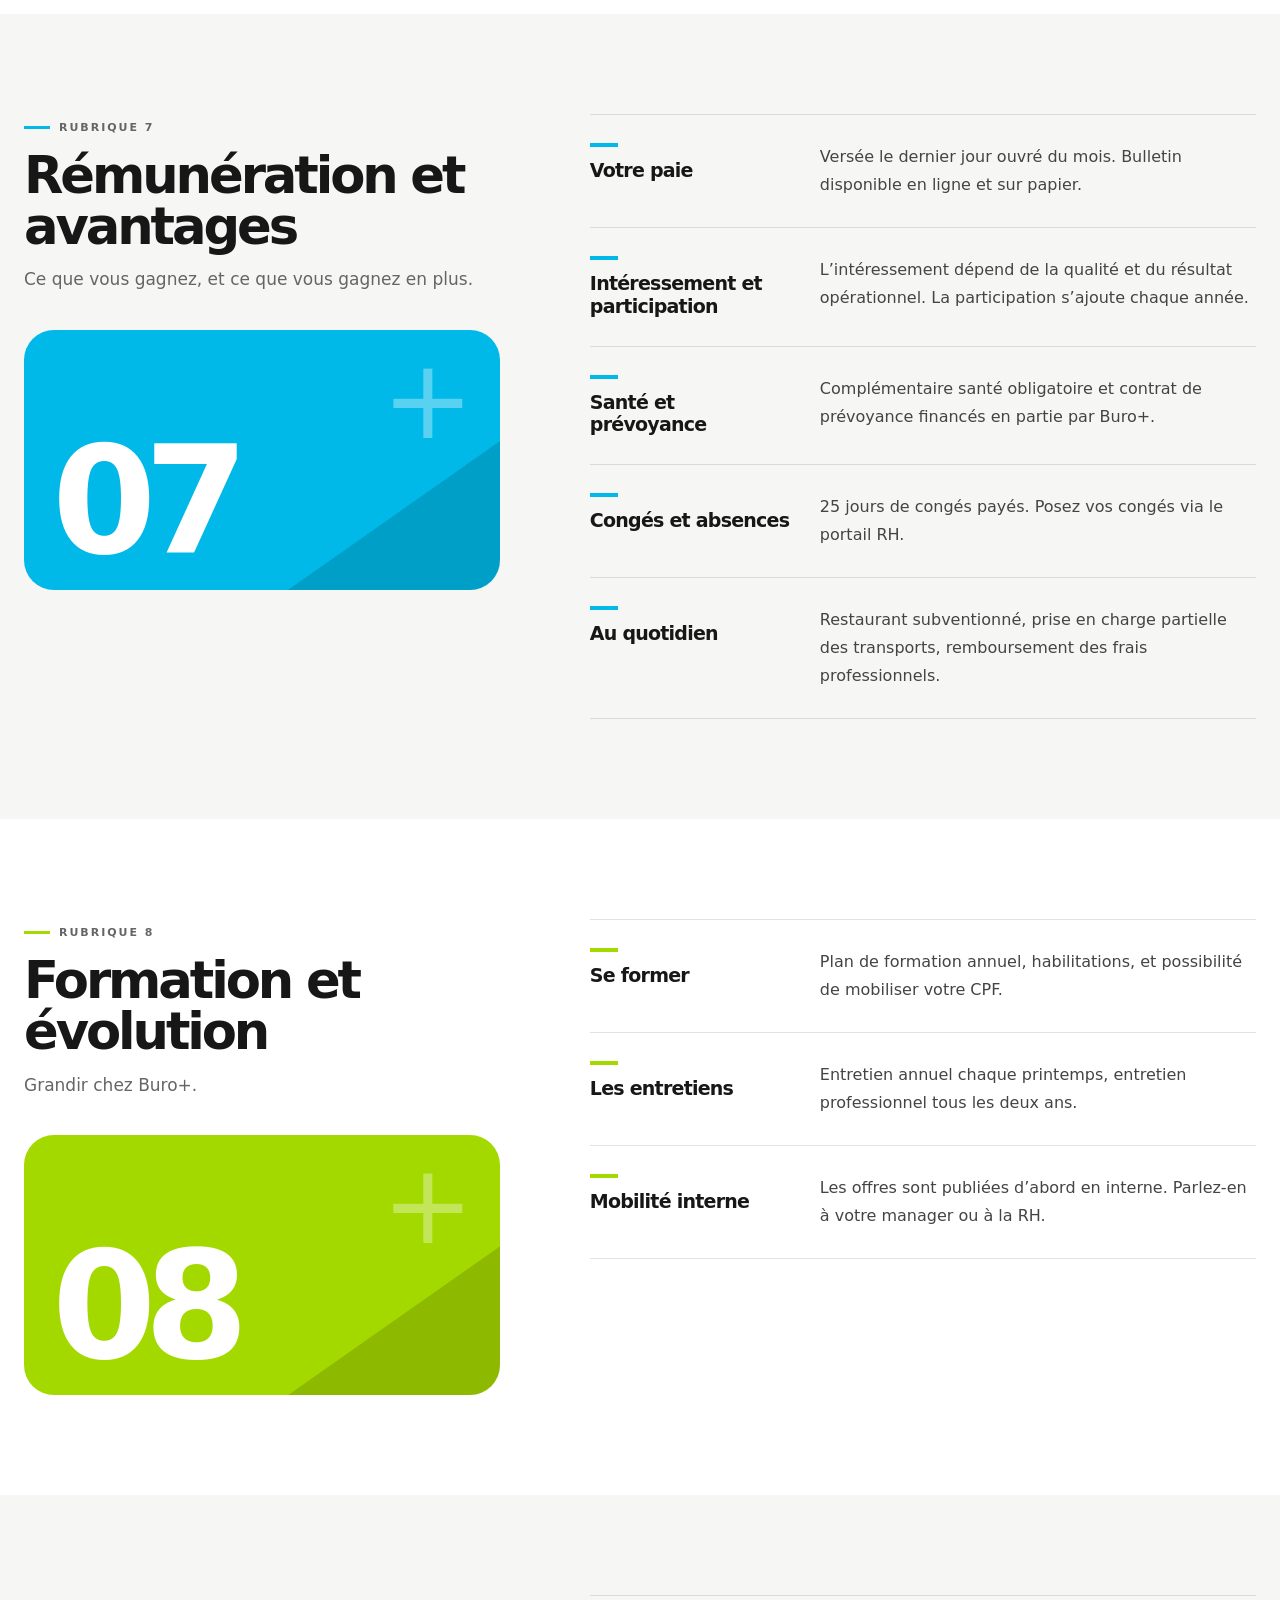
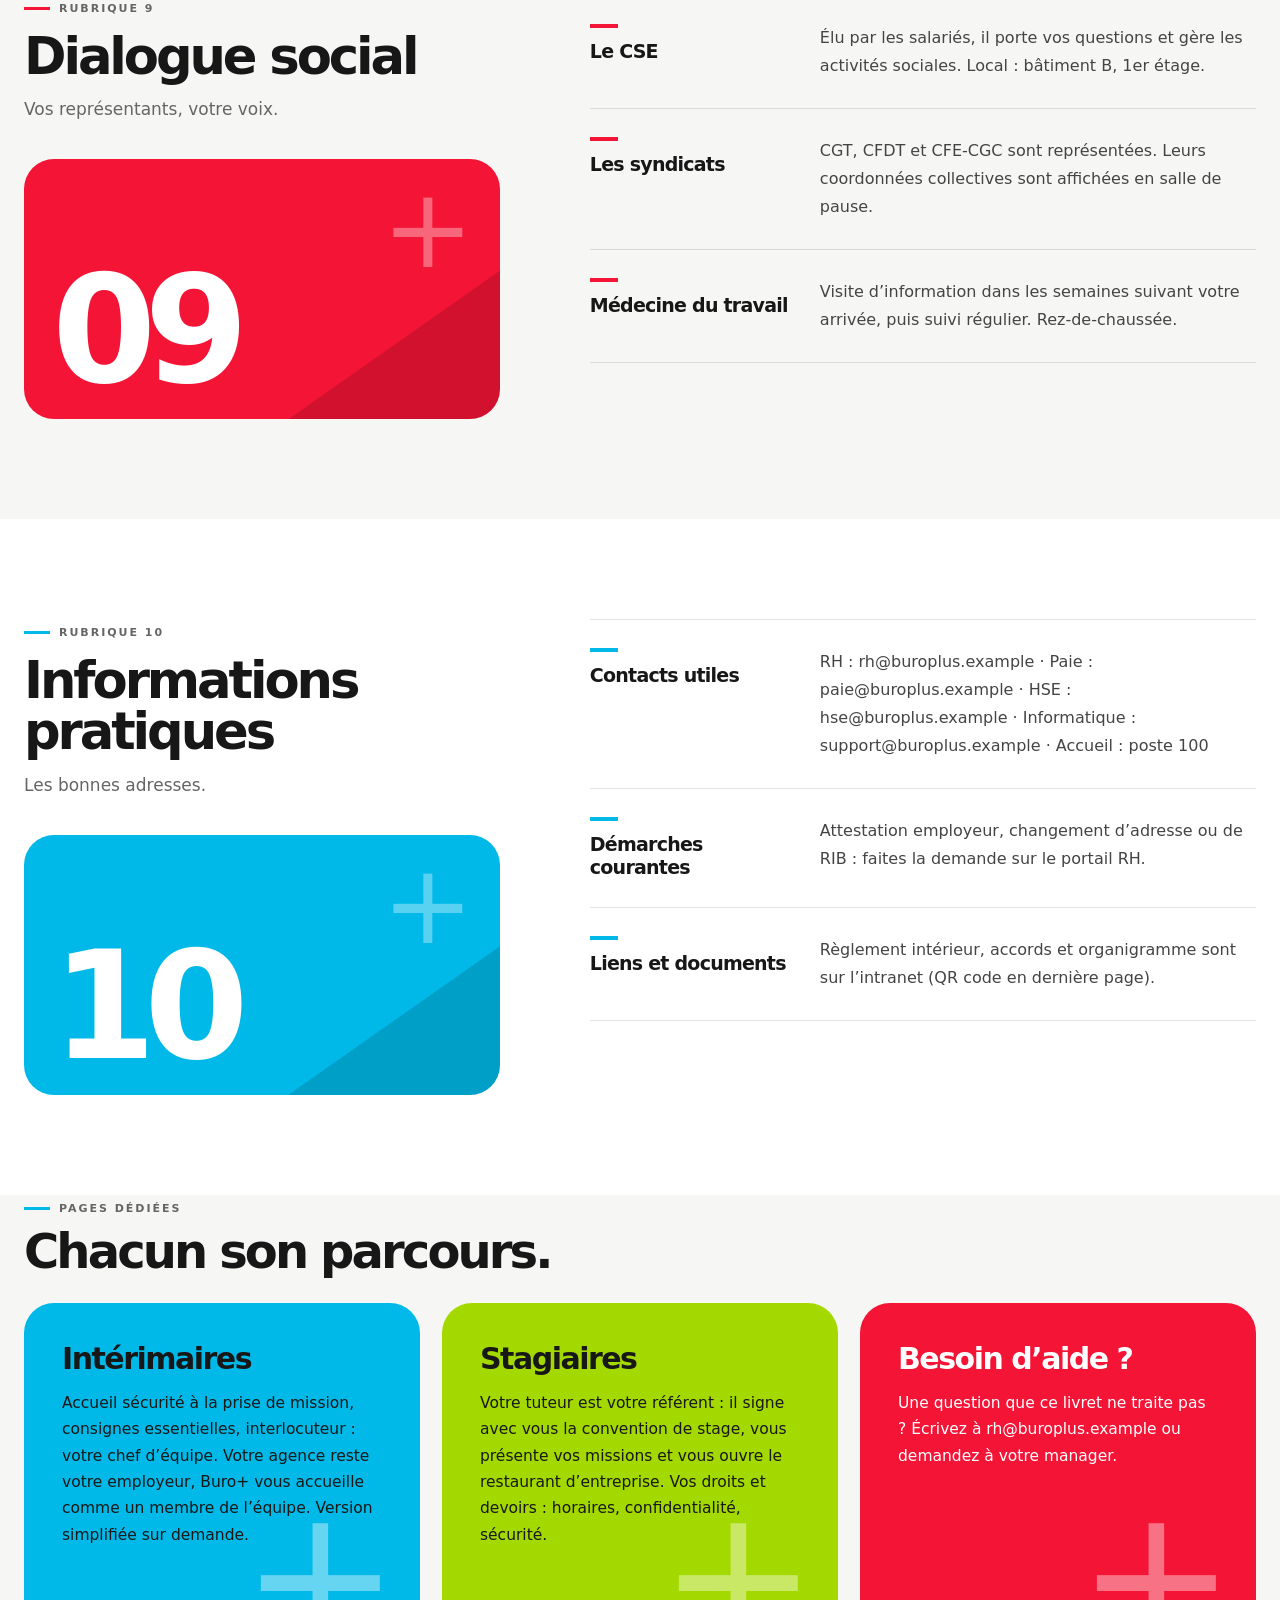
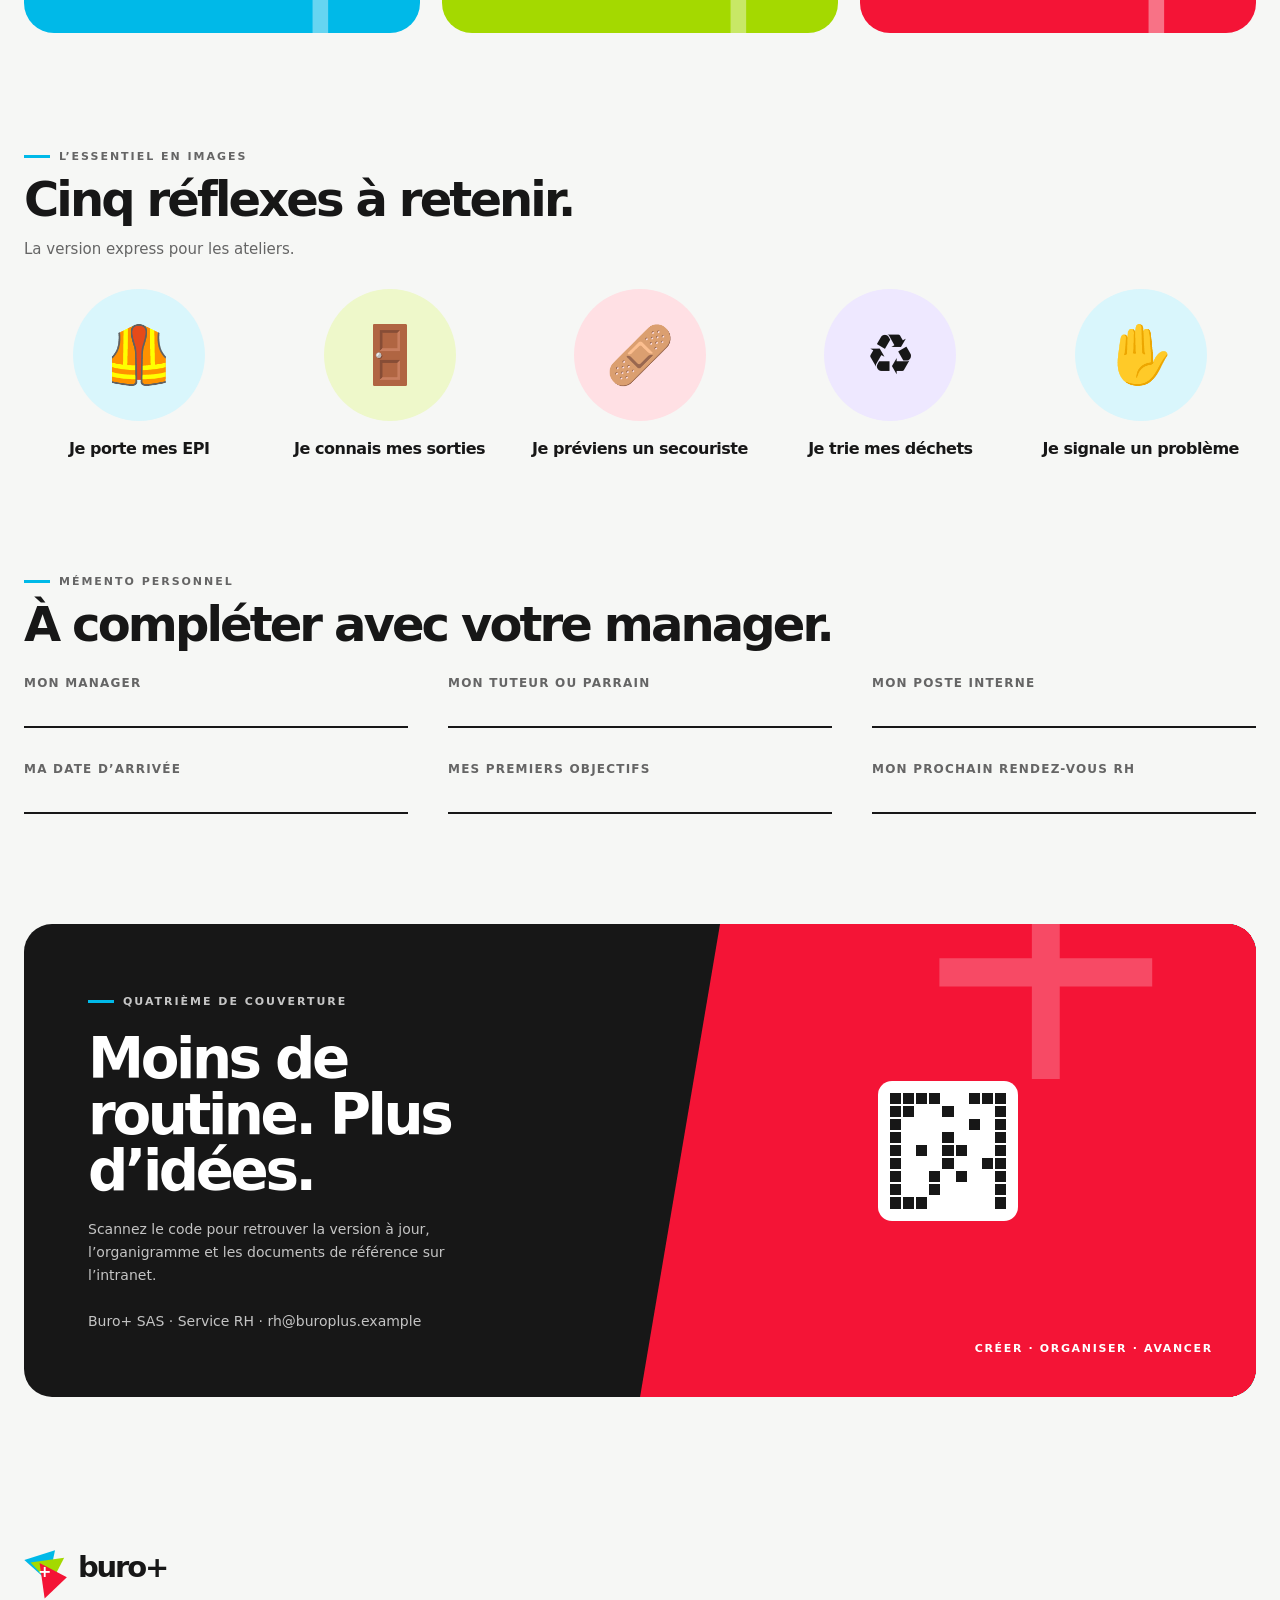
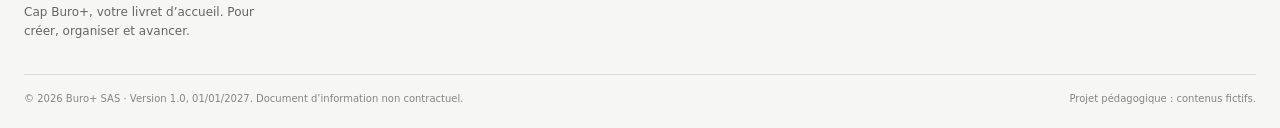
==== commit 851e6809: "Add files via upload" ====
--- a/index.html
+++ b/index.html
@@ -1,28 +1,179 @@
 <!doctype html>
 <html lang="fr"><head><meta charset="utf-8"><meta name="viewport" content="width=device-width,initial-scale=1">
 <meta name="theme-color" content="#f6f7f5"><meta name="description" content="Cap Buro+ : le livret d’accueil de Buro+.">
-<title>Cap Buro+ — Votre livret d’accueil</title><link rel="stylesheet" href="style.css"></head><body>
+<title>Cap Buro+ : Votre livret d’accueil</title><style>:root{--ink:#171717;--muted:#656565;--paper:#f6f7f5;--white:#fff;--cyan:#00b9e8;--lime:#a4d900;--red:#f41436;--line:rgba(23,23,23,.12);--radius:22px;--shadow:0 18px 50px rgba(20,25,30,.09)}
+*{box-sizing:border-box}html{scroll-behavior:smooth;scroll-padding-top:96px}
+body{margin:0;color:var(--ink);background:var(--paper);font-family:Inter,ui-sans-serif,system-ui,-apple-system,BlinkMacSystemFont,"Segoe UI",sans-serif}
+a{color:inherit;text-decoration:none}img{max-width:100%;display:block}
+.announcement{padding:10px 20px;color:#fff;background:var(--ink);text-align:center;font-size:12px;letter-spacing:.08em}.announcement strong{color:var(--lime)}
+.site-header{position:sticky;z-index:5;top:0;background:rgba(246,247,245,.92);backdrop-filter:blur(14px);border-bottom:1px solid rgba(23,23,23,.06)}
+.nav{width:min(1240px,calc(100% - 48px));height:82px;margin:auto;display:flex;align-items:center;justify-content:space-between;gap:30px}
+.brand{display:inline-flex;align-items:center;gap:11px;font-size:29px;font-weight:850;letter-spacing:-.075em;white-space:nowrap}
+.brand-mark{width:43px;height:40px;position:relative;display:inline-block}.brand-mark i{position:absolute;display:block;width:0;height:0}
+.tri-cyan{top:0;left:0;border-top:16px solid transparent;border-bottom:16px solid transparent;border-right:28px solid var(--cyan);transform:rotate(12deg)}
+.tri-lime{top:13px;left:8px;border-left:17px solid transparent;border-right:17px solid transparent;border-top:24px solid var(--lime);transform:rotate(-8deg)}
+.tri-red{top:14px;right:0;border-top:18px solid transparent;border-bottom:18px solid transparent;border-left:25px solid var(--red);transform:rotate(-8deg)}
+.brand-mark b{position:absolute;left:14px;top:15px;color:#fff;font-size:16px;z-index:1}
+.nav-links{display:flex;align-items:center;gap:clamp(18px,3vw,42px);font-size:13px;font-weight:650}.nav-links a:hover{color:var(--red)}
+.icon-button{width:42px;height:42px;display:none;place-items:center;border:1px solid var(--line);border-radius:50%;background:transparent;cursor:pointer;font-size:18px}
+main{overflow:hidden}
+.hero{width:min(1240px,calc(100% - 48px));min-height:570px;margin:28px auto 100px;display:grid;grid-template-columns:.88fr 1.12fr;align-items:center;position:relative}
+.hero-copy{z-index:2;padding:34px 0 40px 2px}
+.eyebrow{display:inline-flex;align-items:center;gap:9px;margin-bottom:23px;color:var(--muted);font-size:11px;font-weight:750;letter-spacing:.18em;text-transform:uppercase}.eyebrow:before{content:"";width:26px;height:3px;background:var(--t,var(--cyan))}
+h1{max-width:610px;margin:0;font-size:clamp(52px,6.5vw,88px);line-height:.94;letter-spacing:-.075em;font-weight:900}
+.color-words{display:block;margin-top:7px;white-space:nowrap}.blue{color:var(--cyan)}.green{color:var(--lime)}.red{color:var(--red)}
+.hero-copy p{max-width:400px;margin:25px 0 30px;color:#555;font-size:18px;line-height:1.55}
+.button{display:inline-flex;align-items:center;gap:17px;min-height:54px;padding:0 23px;border-radius:999px;background:var(--red);color:#fff;font-size:13px;font-weight:800;transition:transform .2s,box-shadow .2s}.button:hover{transform:translateY(-3px);box-shadow:0 12px 25px rgba(244,20,54,.22)}
+.hero-note{display:flex;align-items:center;gap:10px;margin-top:28px;color:#777;font-size:11px}.hero-note span{width:8px;height:8px;border-radius:50%;background:var(--lime)}
+.hero-art{position:relative;min-height:510px;isolation:isolate}
+.art-bg{position:absolute;inset:4% -13% 4% -8%;z-index:-2;overflow:hidden;border-radius:48% 0 0 48%;background:#e8ebe7}
+.shape{position:absolute;z-index:-1}
+.shape.cyan{width:54%;height:78%;top:-4%;left:-7%;background:var(--cyan);clip-path:polygon(0 41%,100% 0,74% 100%)}
+.shape.lime{width:62%;height:95%;top:-13%;left:23%;background:var(--lime);clip-path:polygon(68% 0,100% 60%,0 100%)}
+.shape.red{width:52%;height:105%;top:-3%;right:-15%;background:var(--red);clip-path:polygon(42% 0,100% 0,100% 100%,0 72%)}
+.plus{position:absolute;color:rgba(255,255,255,.2);font-size:90px;font-weight:300;line-height:1}.plus.one{right:7%;top:12%}.plus.two{right:18%;bottom:10%;font-size:66px}
+.desk{position:absolute;left:-1%;right:-7%;bottom:9%;height:13%;border-radius:50%;background:rgba(40,44,43,.13);filter:blur(13px)}
+.printer{position:absolute;z-index:2;width:43%;height:34%;left:34%;top:34%;border-radius:15px 15px 24px 24px;background:linear-gradient(145deg,#42474b,#131517 64%,#25292b);box-shadow:0 25px 28px rgba(0,0,0,.24);transform:perspective(400px) rotateY(-7deg)}
+.printer:before{content:"";position:absolute;inset:10% 7% auto;height:24%;border-radius:8px;background:linear-gradient(180deg,#131517,#30363a);border:1px solid rgba(255,255,255,.12)}
+.printer:after{content:"BURO+  ·  PRINT";position:absolute;top:44%;left:12%;color:#f1f1f1;font-size:clamp(7px,.8vw,10px);font-weight:800;letter-spacing:.12em}
+.tray{position:absolute;left:9%;right:9%;bottom:-7%;height:20%;border-radius:0 0 7px 7px;background:#101214;border-bottom:5px solid #383d40}
+.paper-stack{position:absolute;z-index:1;width:36%;height:29%;left:56%;top:17%;transform:rotate(11deg)}
+.paper-stack i{position:absolute;inset:0;display:block;background:#ffe34e;box-shadow:0 5px 12px rgba(0,0,0,.1)}
+.paper-stack i:nth-child(1){background:#f95471;transform:rotate(-17deg)}.paper-stack i:nth-child(2){background:#8e6ce8;transform:rotate(-11deg)}.paper-stack i:nth-child(3){background:#00b9e8;transform:rotate(-5deg)}.paper-stack i:nth-child(4){background:#a4d900;transform:rotate(1deg)}
+.pen{position:absolute;z-index:3;width:41%;height:15px;left:38%;top:67%;border-radius:12px;background:linear-gradient(180deg,#373b3d,#111);box-shadow:0 9px 13px rgba(0,0,0,.18);transform:rotate(-24deg)}
+.pen:before{content:"";position:absolute;right:4%;top:4px;width:18%;height:3px;background:#aaa}
+.pen:after{content:"";position:absolute;left:-12px;top:4px;border-top:4px solid transparent;border-bottom:4px solid transparent;border-right:13px solid #141617}
+.lamp{position:absolute;z-index:2;right:3%;top:10%;width:23%;height:56%}
+.shade{position:absolute;width:56%;height:25%;top:0;left:20%;border-radius:60% 60% 35% 35%;background:linear-gradient(100deg,#aeb3b5,#f2f4f3 42%,#858b8e);transform:rotate(-15deg);box-shadow:0 8px 15px #0002}
+.arm{position:absolute;top:24%;left:42%;width:6px;height:42%;background:#34393a;transform:rotate(33deg);transform-origin:top}
+.arm:before{content:"";position:absolute;top:18%;left:-4px;width:5px;height:63%;background:#34393a;transform:rotate(-66deg);transform-origin:top}
+.base{position:absolute;bottom:0;left:27%;width:42%;height:10px;border-radius:50%;background:#282d2f}
+.chair{position:absolute;z-index:1;left:2%;bottom:14%;width:27%;height:47%}
+.back{position:absolute;left:19%;top:0;width:63%;height:49%;border-radius:20px 20px 8px 8px;background:linear-gradient(90deg,#16191b,#34393b 48%,#151719);transform:skewY(4deg);box-shadow:8px 10px 12px #0002}
+.seat{position:absolute;left:8%;top:47%;width:82%;height:17%;border-radius:12px;background:linear-gradient(180deg,#33383a,#111);transform:skewY(-6deg)}
+.stem{position:absolute;top:61%;left:48%;width:8px;height:25%;background:#aeb5b6}
+.foot{position:absolute;left:10%;right:8%;bottom:4%;height:6px;background:#aeb5b6;transform:rotate(-8deg)}
+.art-caption{position:absolute;z-index:3;bottom:1%;right:1%;color:#fff;font-size:10px;font-weight:750;letter-spacing:.15em;text-transform:uppercase}
+.section{width:min(1240px,calc(100% - 48px));margin:0 auto 100px}
+.section-heading{display:flex;align-items:end;justify-content:space-between;gap:24px;margin-bottom:28px}.section-heading .eyebrow{margin-bottom:12px}
+h2{margin:0;font-size:clamp(32px,4vw,48px);line-height:1;letter-spacing:-.06em}
+.lead{max-width:520px;margin:14px 0 0;color:var(--muted);font-size:15px;line-height:1.6}
+.text-link{display:inline-flex;gap:10px;padding-bottom:5px;border-bottom:1px solid var(--ink);font-size:12px;font-weight:750;white-space:nowrap}
+.categories{display:grid;grid-template-columns:repeat(5,1fr);gap:16px}
+.category{position:relative;min-height:230px;overflow:hidden;padding:22px;border-radius:var(--radius);background:#fff;transition:transform .25s,box-shadow .25s}.category:hover{transform:translateY(-5px);box-shadow:var(--shadow)}
+.category h3{position:relative;z-index:1;margin:0;font-size:17px;letter-spacing:-.04em}.category small{position:relative;z-index:1;display:block;margin-top:6px;color:var(--muted);font-size:11px}
+.orb{position:absolute;width:150px;height:150px;right:-25px;bottom:-35px;border-radius:50%;background:var(--tint)}
+.symbol{position:absolute;right:28px;bottom:22px;z-index:1;font-size:54px;font-weight:800}
+.tints>:nth-child(4n+1){--tint:#d9f6fc}.tints>:nth-child(4n+2){--tint:#eef8ca}.tints>:nth-child(4n+3){--tint:#ffe0e4}.tints>:nth-child(4n+4){--tint:#eee8ff}
+.rubgrid{display:grid;grid-template-columns:.9fr 1.1fr;gap:20px;align-items:start}.rubgrid.solo{grid-template-columns:1fr}
+.figs{display:grid;gap:16px}
+.fig{position:relative;overflow:hidden;border-radius:28px;background:#fff;box-shadow:var(--shadow)}.fig img{width:100%;height:100%;object-fit:cover}
+.fig.photo img{aspect-ratio:4/3}.fig.logo{display:grid;place-items:center;padding:20px}.fig.logo img{max-height:230px;object-fit:contain}
+.fig figcaption{position:absolute;left:14px;bottom:14px;padding:8px 14px;border-radius:999px;background:var(--t);color:#fff;font-size:11px;font-weight:800;letter-spacing:.04em}.fig.logo figcaption{position:static;margin-top:12px}
+.fig.logo{align-content:center}
+.cards{display:grid;grid-template-columns:repeat(auto-fit,minmax(250px,1fr));gap:16px}
+.card{position:relative;overflow:hidden;padding:24px;border-radius:var(--radius);background:#fff;transition:transform .25s,box-shadow .25s}.card:hover{transform:translateY(-4px);box-shadow:var(--shadow)}
+.card h3{position:relative;margin:0 0 8px;font-size:18px;letter-spacing:-.04em}.card p{position:relative;margin:0;color:#555;font-size:14.5px;line-height:1.6}
+.card .orb{width:110px;height:110px;right:-30px;bottom:-40px;background:var(--tint)}
+.card:before{content:"";position:absolute;left:24px;top:0;width:36px;height:5px;border-radius:0 0 4px 4px;background:var(--t)}
+.timeline{display:grid;grid-template-columns:repeat(4,1fr);gap:12px;margin-top:16px}.timeline div{padding:18px;border-radius:var(--radius);background:var(--ink);color:#fff;font-size:13px;line-height:1.5}.timeline b{display:block;margin-bottom:6px;color:var(--lime);font-size:12px;letter-spacing:.1em;text-transform:uppercase}
+.alert{margin-top:16px;padding:18px 24px;border-radius:999px;background:var(--red);color:#fff;font-size:14px;font-weight:800;text-align:center}
+.picto{display:grid;grid-template-columns:repeat(5,1fr);gap:16px}
+.picto div{position:relative;overflow:hidden;min-height:200px;padding:20px;border-radius:var(--radius);background:#fff;font-weight:800;font-size:15px;letter-spacing:-.03em}.picto span{position:absolute;z-index:1;right:20px;bottom:18px;font-size:56px}
+.manifesto{display:grid;grid-template-columns:1fr 1fr;min-height:330px;overflow:hidden;border-radius:28px;background:var(--ink);color:#fff}
+.manifesto-copy{padding:clamp(30px,5vw,65px);align-self:center}.manifesto-copy .eyebrow{color:#c6c6c6}.manifesto h2{max-width:440px;font-size:clamp(35px,4.4vw,57px)}.manifesto p{max-width:420px;margin:18px 0 0;color:#c4c4c4;font-size:14px;line-height:1.65}
+.manifesto-art{position:relative;min-height:290px;overflow:hidden;background:var(--red);clip-path:polygon(13% 0,100% 0,100% 100%,0 100%);display:grid;place-items:center}
+.manifesto-art:before{content:"+";position:absolute;right:11%;top:-28%;color:rgba(255,255,255,.23);font-size:340px;font-weight:200;line-height:1}
+.manifesto-art:after{content:"CRÉER · ORGANISER · AVANCER";position:absolute;right:7%;bottom:9%;color:#fff;font-size:11px;font-weight:800;letter-spacing:.15em}
+.qr{position:relative;z-index:1;width:140px;height:140px;margin-bottom:20px;padding:12px;border-radius:14px;background:#fff;display:grid;grid-template-columns:repeat(9,1fr);gap:2px}.qr i{background:var(--ink)}.qr i.o{background:#fff}
+.mem{display:grid;grid-template-columns:repeat(auto-fit,minmax(260px,1fr));gap:16px}.mem label{display:block;padding:18px 20px;border-radius:var(--radius);background:#fff;font-size:12px;font-weight:750;color:var(--muted)}.mem span{display:block;height:28px;border-bottom:2px dotted #bbb}
+.newsletter{display:flex;align-items:center;justify-content:space-between;gap:30px;padding:45px 0;border-top:1px solid var(--line);border-bottom:1px solid var(--line)}.newsletter h2{font-size:30px}.newsletter p{margin:9px 0 0;color:var(--muted);font-size:13px}
+footer{padding:40px 0 24px}.footer-top{display:flex;justify-content:space-between;gap:40px;padding-bottom:32px}.footer-brand p{max-width:260px;margin:12px 0 0;color:var(--muted);font-size:12px;line-height:1.6}
+.copyright{display:flex;justify-content:space-between;gap:20px;padding-top:18px;border-top:1px solid var(--line);color:#858585;font-size:10px}
+@media(max-width:900px){.nav-links{gap:16px}.nav-links a{font-size:12px}.hero{min-height:480px}.hero-art{min-height:420px}.categories{grid-template-columns:repeat(2,1fr)}.rubgrid{grid-template-columns:1fr}.picto{grid-template-columns:repeat(2,1fr)}.timeline{grid-template-columns:1fr 1fr}}
+@media(max-width:650px){.announcement{font-size:10px}.nav{width:calc(100% - 32px);height:68px}.brand{font-size:25px}.icon-button{display:grid}
+.nav-links{display:none;position:absolute;top:67px;left:0;right:0;padding:22px 24px 26px;flex-direction:column;align-items:start;background:var(--paper);border-bottom:1px solid var(--line)}.nav-links.open{display:flex}
+.hero{width:calc(100% - 32px);margin:14px auto 68px;display:flex;flex-direction:column;align-items:stretch}.hero-copy{padding:38px 0 0}.hero-copy p{font-size:16px}.hero-art{min-height:345px;margin:15px -4px 0}
+.section{width:calc(100% - 32px);margin-bottom:68px}.section-heading{align-items:start;flex-direction:column}.category{min-height:200px;padding:16px}.symbol{transform:scale(.8)}
+.manifesto{grid-template-columns:1fr}.manifesto-art{min-height:230px;clip-path:none}.timeline{grid-template-columns:1fr}.newsletter,.footer-top{flex-direction:column;align-items:start}.copyright{flex-direction:column;gap:8px}}
+@media(prefers-reduced-motion:reduce){*{scroll-behavior:auto!important;transition-duration:.01ms!important}}
+
+.wrap{width:min(1240px,calc(100% - 48px));margin:0 auto}
+.sommaire-s{margin-bottom:110px}.sec2{margin-bottom:110px}
+.toc{display:grid;grid-template-columns:1fr 1fr;column-gap:64px;border-bottom:1px solid var(--line)}.toc:after{content:"";grid-column:1/-1}
+.toc a{display:grid;grid-template-columns:70px 1fr 24px;align-items:center;gap:8px;padding:22px 4px;border-top:1px solid var(--line);transition:padding .25s}.toc a:hover{padding-left:16px}
+.toc b{font-size:36px;font-weight:900;letter-spacing:-.06em;color:var(--t)}.toc strong{display:block;font-size:19px;letter-spacing:-.04em}.toc small{color:var(--muted);font-size:13px}.toc i{font-style:normal;font-size:20px;transition:transform .25s}.toc a:hover i{transform:translateX(5px);color:var(--t)}
+.rub{padding:100px 0}.rub:nth-child(even){background:#fff}
+.rubin{display:grid;grid-template-columns:5fr 7fr;gap:90px;align-items:start}.rubin aside{position:sticky;top:110px}
+.rub .eyebrow{margin-bottom:16px}.rub h2{font-size:clamp(34px,4vw,54px)}.rub .lead{font-size:17px}
+.figs{margin-top:36px;display:grid;gap:26px}
+.photo{position:relative;margin:0}.photo:before{content:"";position:absolute;z-index:0;right:-20px;top:-20px;width:58%;height:62%;background:var(--t);clip-path:polygon(0 0,100% 0,100% 100%)}
+.photo img{position:relative;z-index:1;width:100%;aspect-ratio:4/3;object-fit:cover;border-radius:26px;box-shadow:var(--shadow)}
+.photo figcaption{position:relative;z-index:1;margin-top:16px;font-size:13px;font-weight:700}.photo figcaption:before{content:"";display:inline-block;width:22px;height:3px;margin-right:10px;vertical-align:middle;background:var(--t)}
+.logofig{margin:0;padding:18px 24px;border:1px solid var(--line);border-radius:26px;background:#fff}.logofig img{max-height:210px;margin:auto;object-fit:contain}
+.numart{position:relative;overflow:hidden;height:260px;border-radius:30px;background:var(--t);color:#fff}
+.numart:before{content:"";position:absolute;right:-10%;bottom:-20%;width:70%;height:90%;background:rgba(0,0,0,.14);clip-path:polygon(100% 0,100% 100%,0 100%)}
+.numart b{position:absolute;left:28px;bottom:14px;font-size:150px;font-weight:900;letter-spacing:-.08em;line-height:1}.numart span{position:absolute;right:26px;top:6px;font-size:110px;font-weight:300;color:rgba(255,255,255,.35)}
+.items .it{display:grid;grid-template-columns:200px 1fr;gap:30px;padding:28px 0;border-top:1px solid var(--line)}.items .it:nth-last-child(1),.items .it:last-of-type{border-bottom:1px solid var(--line)}
+.it h3{margin:0;font-size:19px;letter-spacing:-.04em;line-height:1.2}.it h3:before{content:"";display:block;width:28px;height:4px;margin-bottom:12px;background:var(--t)}
+.it p{margin:0;color:#444;font-size:16px;line-height:1.75}
+.steps{display:grid;grid-template-columns:repeat(4,1fr);gap:20px;margin-top:44px;position:relative}.steps:before{content:"";position:absolute;left:18px;right:18px;top:18px;height:3px;background:var(--line)}
+.steps div{position:relative;font-size:14px;line-height:1.5;color:#444}.steps i{display:grid;place-items:center;width:38px;height:38px;margin-bottom:14px;border-radius:50%;background:var(--t);color:#fff;font-style:normal;font-weight:800;box-shadow:0 0 0 6px #fff}.steps b{display:block;margin-bottom:4px;color:var(--ink);font-size:16px}
+.alert{display:flex;align-items:center;gap:22px;margin-top:34px;padding:26px 30px;border-radius:20px;background:var(--red);color:#fff;font-size:18px;font-weight:800;text-align:left}.alert span{padding:7px 14px;border-radius:999px;background:#fff;color:var(--red);font-size:12px;letter-spacing:.12em;text-transform:uppercase}
+.trio{display:grid;grid-template-columns:repeat(3,1fr);gap:22px}
+.trio article{position:relative;overflow:hidden;min-height:330px;padding:38px;border-radius:30px;color:var(--ink)}.trio h3{margin:0 0 14px;font-size:30px;letter-spacing:-.05em}.trio p{position:relative;z-index:1;margin:0;font-size:15.5px;line-height:1.7}
+.trio article:after{content:"+";position:absolute;right:20px;bottom:-40px;font-size:190px;font-weight:200;line-height:1;color:rgba(255,255,255,.4)}
+.p1{background:var(--cyan)}.p2{background:var(--lime)}.p3{background:var(--red);color:#fff!important}
+.pictos{display:grid;grid-template-columns:repeat(5,1fr);gap:20px;text-align:center}.pictos div{font-weight:800;font-size:16px;letter-spacing:-.03em}.pictos span{display:grid;place-items:center;width:132px;height:132px;margin:0 auto 18px;border-radius:50%;font-size:56px}
+.mem{display:grid;grid-template-columns:repeat(3,1fr);gap:34px 40px}.mem label{display:block;padding:0;background:none;border-radius:0;font-size:12px;letter-spacing:.1em;text-transform:uppercase;font-weight:800;color:var(--muted)}.mem span{height:38px;border-bottom:2px solid var(--ink)}
+footer.wrap{padding:40px 0 24px}
+@media(max-width:900px){.rubin{grid-template-columns:1fr;gap:40px}.rubin aside{position:static}.toc{grid-template-columns:1fr}.trio{grid-template-columns:1fr}.pictos{grid-template-columns:repeat(2,1fr)}.mem{grid-template-columns:1fr 1fr}.steps{grid-template-columns:1fr 1fr}.steps:before{display:none}}
+@media(max-width:650px){.wrap{width:calc(100% - 32px)}.rub{padding:64px 0}.items .it{grid-template-columns:1fr;gap:10px}.mem{grid-template-columns:1fr}.alert{flex-direction:column;align-items:start}.steps{grid-template-columns:1fr}}
+</style></head><body>
 <div class="announcement">DE BONS OUTILS POUR BIEN DÉMARRER <strong>Bienvenue chez Buro+.</strong></div>
 <header class="site-header"><nav class="nav" aria-label="Navigation principale"><a class="brand" href="#accueil" aria-label="Buro plus, accueil"><span class="brand-mark" aria-hidden="true"><i class="tri-cyan"></i><i class="tri-lime"></i><i class="tri-red"></i><b>+</b></span><span>buro+</span></a>
-<div class="nav-links" id="nav-links"><a href="#categories">Sommaire</a><a href="#r3">Mon arrivée</a><a href="#r4">Sécurité</a><a href="#publics">Intérimaires &amp; stagiaires</a><a href="#contact">Contacts</a></div>
+<div class="nav-links" id="nav-links"><a href="#sommaire">Sommaire</a><a href="#r3">Mon arrivée</a><a href="#r4">Sécurité</a><a href="#publics">Intérimaires &amp; stagiaires</a><a href="#contact">Contacts</a></div>
 <button class="icon-button menu-toggle" aria-label="Ouvrir le menu" aria-expanded="false" aria-controls="nav-links">☰</button></nav></header>
 <main>
 <section class="hero" id="accueil"><div class="hero-copy"><div class="eyebrow">Votre livret d’accueil</div>
 <h1>Votre cap <span class="color-words"><span class="blue">chez</span> <span class="green">Buro</span><span class="red">+.</span></span></h1>
 <p>Tout ce qu’il faut savoir pour réussir vos premiers jours : qui contacter, où aller, ce qui compte ici.</p>
-<a class="button" href="#categories">Ouvrir le livret ›</a><div class="hero-note"><span></span> Version 1.0 · disponible le 01/01/2027</div></div>
+<a class="button" href="#sommaire">Ouvrir le livret ›</a><div class="hero-note"><span></span> Version 1.0 · disponible le 01/01/2027</div></div>
 <div class="hero-art" role="img" aria-label="Illustration colorée de fournitures et d’équipement de bureau"><div class="art-bg"></div><div class="shape cyan"></div><div class="shape lime"></div><div class="shape red"></div><span class="plus one">+</span><span class="plus two">+</span><div class="desk"></div>
 <div class="chair"><i class="back"></i><i class="seat"></i><i class="stem"></i><i class="foot"></i></div><div class="paper-stack"><i></i><i></i><i></i><i></i><i></i></div><div class="printer"><i class="tray"></i></div><div class="pen"></div><div class="lamp"><i class="shade"></i><i class="arm"></i><i class="base"></i></div><div class="art-caption">Votre aventure commence ici</div></div></section>
-<section class="section" id="categories"><div class="section-heading"><div><div class="eyebrow">Sommaire</div><h2>Dix rubriques, un seul livret.</h2></div><a class="text-link" href="#publics">Pages dédiées ↗</a></div><div class="categories tints" id="som"></div></section>
+<section class="wrap sommaire-s" id="sommaire"><div class="section-heading"><div><div class="eyebrow">Sommaire</div><h2>Dix rubriques, un seul livret.</h2></div><a class="text-link" href="#publics">Pages dédiées ↗</a></div><nav class="toc" id="som" aria-label="Sommaire"></nav></section>
 <div id="rubs"></div>
-<section class="section" id="publics"><div class="section-heading"><div><div class="eyebrow">Pages dédiées</div><h2>Chacun son parcours.</h2></div></div>
-<div class="cards tints"><article class="card" style="--t:#00b9e8"><h3>Intérimaires</h3><p>Accueil sécurité à la prise de mission, consignes essentielles, interlocuteur : votre chef d’équipe. Votre agence reste votre employeur ; Buro+ vous accueille comme un membre de l’équipe. Version simplifiée sur demande.</p><span class="orb"></span></article>
-<article class="card" style="--t:#a4d900"><h3>Stagiaires</h3><p>Votre tuteur est votre référent : il signe avec vous la convention de stage, vous présente vos missions et vous ouvre le restaurant d’entreprise. Vos droits et devoirs : horaires, confidentialité, sécurité.</p><span class="orb"></span></article>
-<article class="card" style="--t:#f41436"><h3>Besoin d’aide ?</h3><p>Une question que ce livret ne traite pas ? Écrivez à rh@buroplus.example ou demandez à votre manager.</p><span class="orb"></span></article></div></section>
-<section class="section" id="essentiel"><div class="section-heading"><div><div class="eyebrow" style="--t:#f41436">L’essentiel en images</div><h2>Cinq réflexes à retenir.</h2><p class="lead">La version express pour les ateliers.</p></div></div>
-<div class="picto tints"><div>Je porte mes EPI<i class="orb"></i><span>🦺</span></div><div>Je connais mes sorties<i class="orb"></i><span>🚪</span></div><div>Je préviens un secouriste<i class="orb"></i><span>🩹</span></div><div>Je trie mes déchets<i class="orb"></i><span>♻️</span></div><div>Je signale un problème<i class="orb"></i><span>✋</span></div></div></section>
-<section class="section" id="memento"><div class="section-heading"><div><div class="eyebrow">Mémento personnel</div><h2>À compléter avec votre manager.</h2></div></div><div class="mem"><label>Mon manager<span></span></label><label>Mon tuteur ou parrain<span></span></label><label>Mon poste interne<span></span></label><label>Ma date d’arrivée<span></span></label><label>Mes premiers objectifs<span></span></label><label>Mon prochain rendez-vous RH<span></span></label></div></section>
-<section class="section" id="contact"><div class="manifesto"><div class="manifesto-copy"><div class="eyebrow">Quatrième de couverture</div><h2>Moins de routine. Plus d’idées.</h2><p>Scannez le code pour retrouver la version à jour, l’organigramme et les documents de référence sur l’intranet.<br><br>Buro+ SAS · Service RH · rh@buroplus.example</p></div><div class="manifesto-art"><div class="qr" id="qr" role="img" aria-label="QR code illustratif"></div></div></div></section>
+<section class="wrap sec2" id="publics"><div class="section-heading"><div><div class="eyebrow">Pages dédiées</div><h2>Chacun son parcours.</h2></div></div>
+<div class="trio"><article class="p1"><h3>Intérimaires</h3><p>Accueil sécurité à la prise de mission, consignes essentielles, interlocuteur : votre chef d’équipe. Votre agence reste votre employeur, Buro+ vous accueille comme un membre de l’équipe. Version simplifiée sur demande.</p></article>
+<article class="p2"><h3>Stagiaires</h3><p>Votre tuteur est votre référent : il signe avec vous la convention de stage, vous présente vos missions et vous ouvre le restaurant d’entreprise. Vos droits et devoirs : horaires, confidentialité, sécurité.</p></article>
+<article class="p3"><h3>Besoin d’aide ?</h3><p>Une question que ce livret ne traite pas ? Écrivez à rh@buroplus.example ou demandez à votre manager.</p></article></div></section>
+<section class="wrap sec2" id="essentiel"><div class="section-heading"><div><div class="eyebrow">L’essentiel en images</div><h2>Cinq réflexes à retenir.</h2><p class="lead">La version express pour les ateliers.</p></div></div>
+<div class="pictos"><div><span style="background:#d9f6fc">🦺</span>Je porte mes EPI</div><div><span style="background:#eef8ca">🚪</span>Je connais mes sorties</div><div><span style="background:#ffe0e4">🩹</span>Je préviens un secouriste</div><div><span style="background:#eee8ff">♻️</span>Je trie mes déchets</div><div><span style="background:#d9f6fc">✋</span>Je signale un problème</div></div></section>
+<section class="wrap sec2" id="memento"><div class="section-heading"><div><div class="eyebrow">Mémento personnel</div><h2>À compléter avec votre manager.</h2></div></div><div class="mem"><label>Mon manager<span></span></label><label>Mon tuteur ou parrain<span></span></label><label>Mon poste interne<span></span></label><label>Ma date d’arrivée<span></span></label><label>Mes premiers objectifs<span></span></label><label>Mon prochain rendez-vous RH<span></span></label></div></section>
+<section class="wrap sec2" id="contact"><div class="manifesto"><div class="manifesto-copy"><div class="eyebrow">Quatrième de couverture</div><h2>Moins de routine. Plus d’idées.</h2><p>Scannez le code pour retrouver la version à jour, l’organigramme et les documents de référence sur l’intranet.<br><br>Buro+ SAS · Service RH · rh@buroplus.example</p></div><div class="manifesto-art"><div class="qr" id="qr" role="img" aria-label="QR code illustratif"></div></div></div></section>
 </main>
-<footer class="section"><div class="footer-top"><div class="footer-brand"><a class="brand" href="#accueil" aria-label="Buro plus, accueil"><span class="brand-mark" aria-hidden="true"><i class="tri-cyan"></i><i class="tri-lime"></i><i class="tri-red"></i><b>+</b></span><span>buro+</span></a><p>Cap Buro+, votre livret d’accueil. Pour créer, organiser et avancer.</p></div></div><div class="copyright"><span>© 2026 Buro+ SAS — Version 1.0, 01/01/2027. Document d’information non contractuel.</span><span>Projet pédagogique : contenus fictifs.</span></div></footer>
-<script src="app.js"></script></body></html>
+<footer class="wrap"><div class="footer-top"><div class="footer-brand"><a class="brand" href="#accueil" aria-label="Buro plus, accueil"><span class="brand-mark" aria-hidden="true"><i class="tri-cyan"></i><i class="tri-lime"></i><i class="tri-red"></i><b>+</b></span><span>buro+</span></a><p>Cap Buro+, votre livret d’accueil. Pour créer, organiser et avancer.</p></div></div><div class="copyright"><span>© 2026 Buro+ SAS · Version 1.0, 01/01/2027. Document d’information non contractuel.</span><span>Projet pédagogique : contenus fictifs.</span></div></footer>
+<script>const IM={"day1.jpg":"[data-uri]","iso.png":"[data-uri]","qvct.png":"[data-uri]","harcelement.jpg":"[data-uri]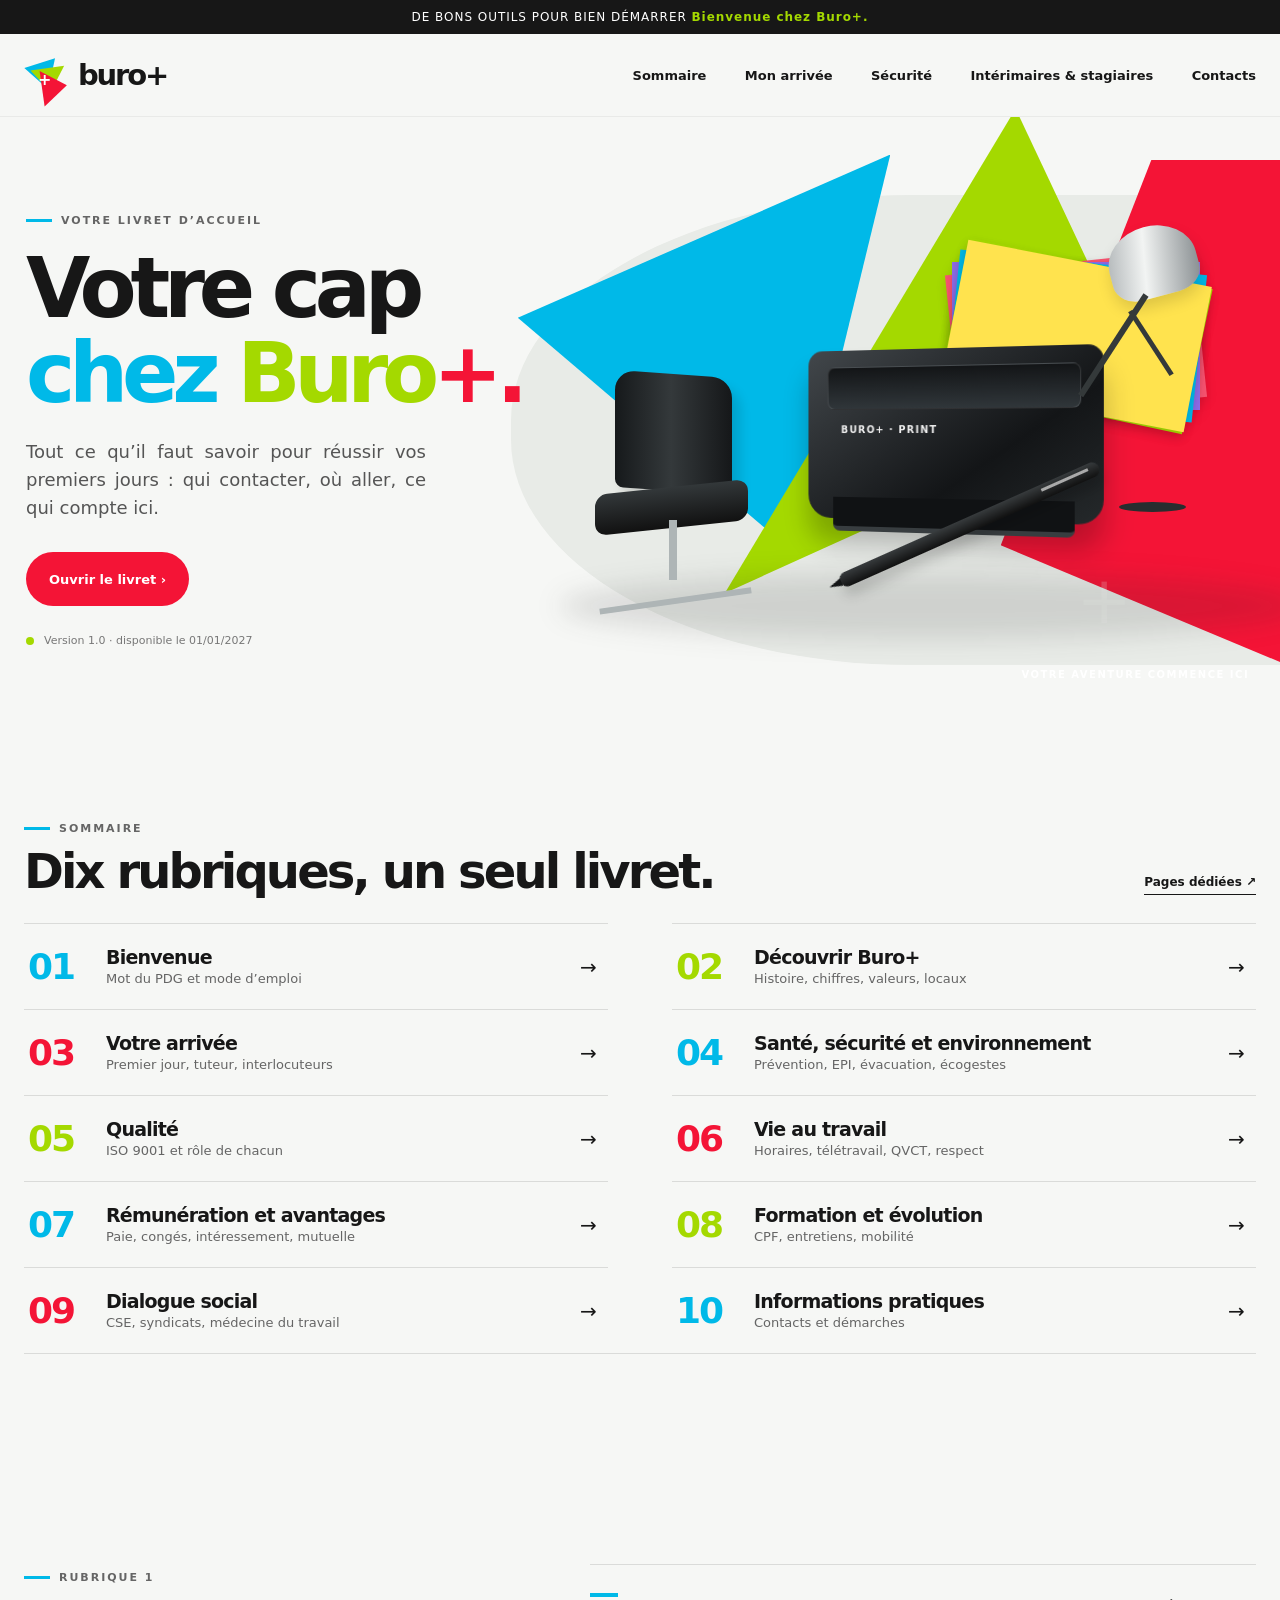
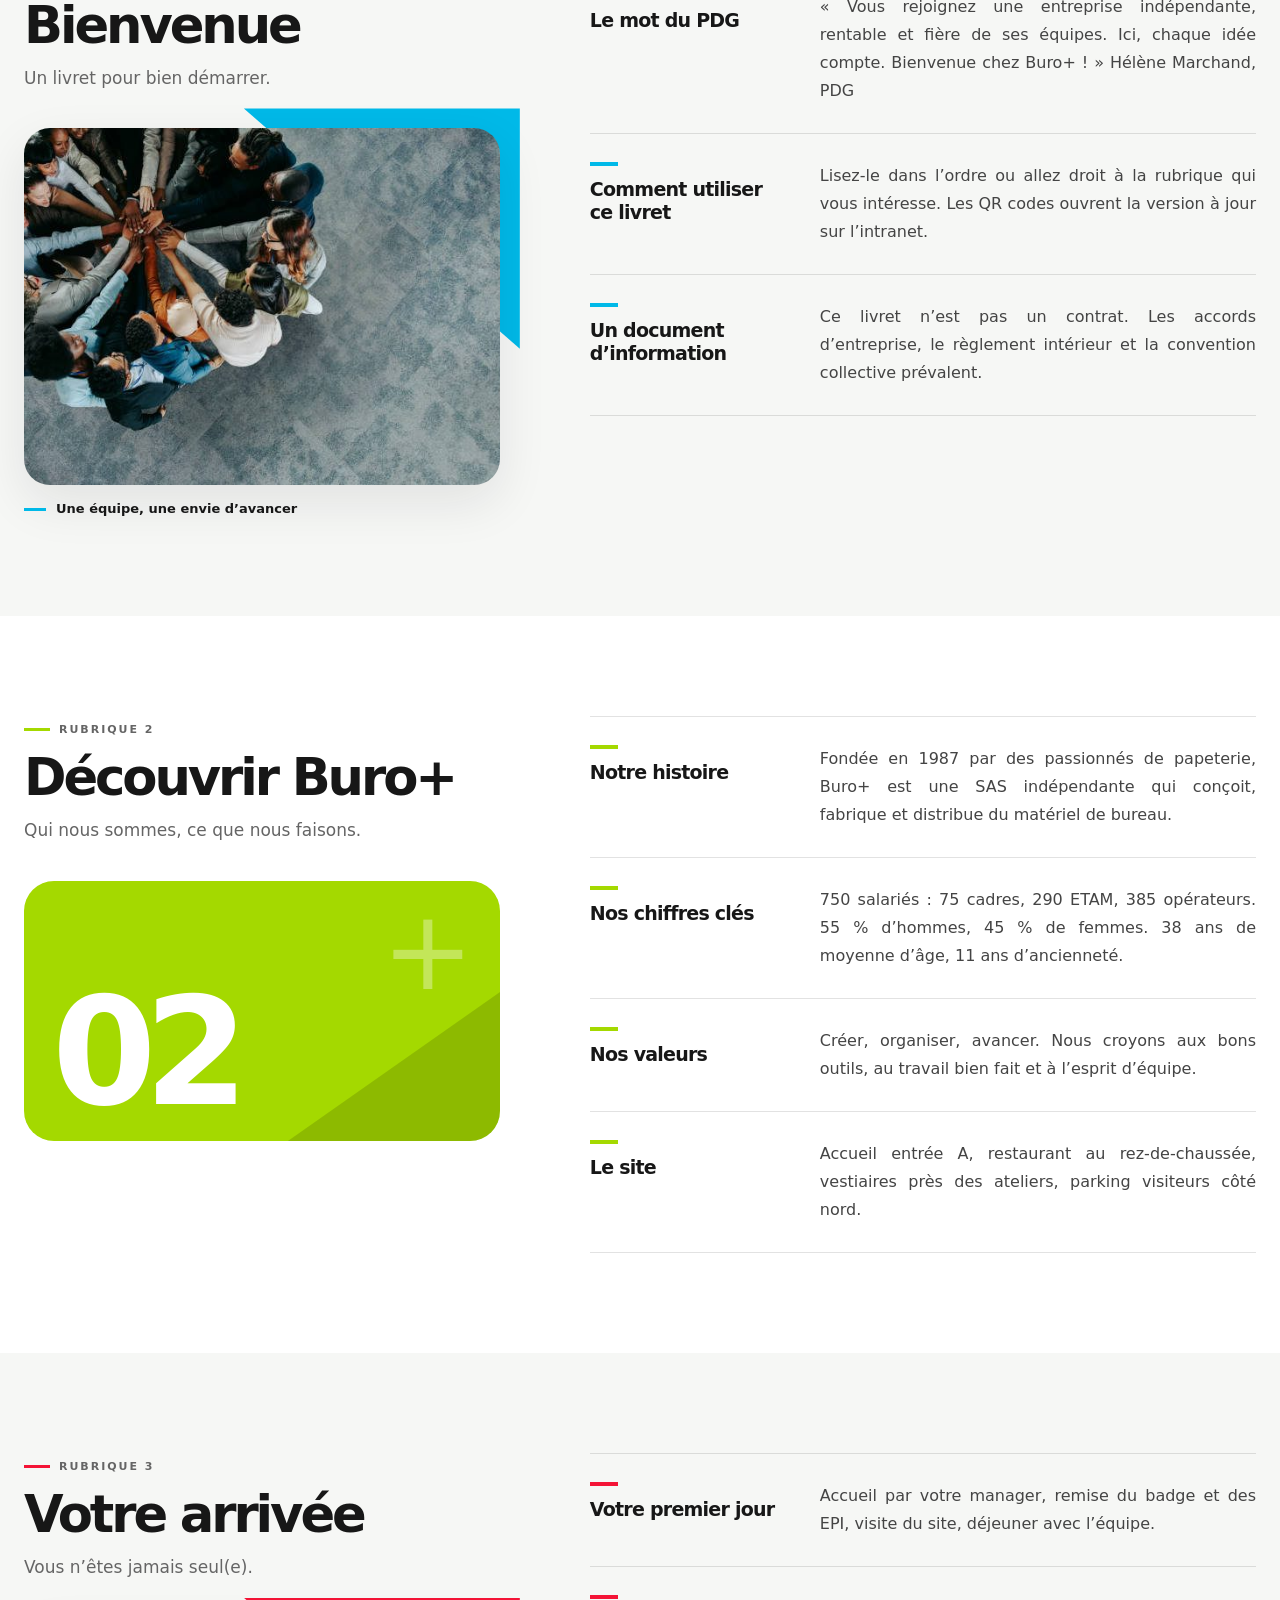
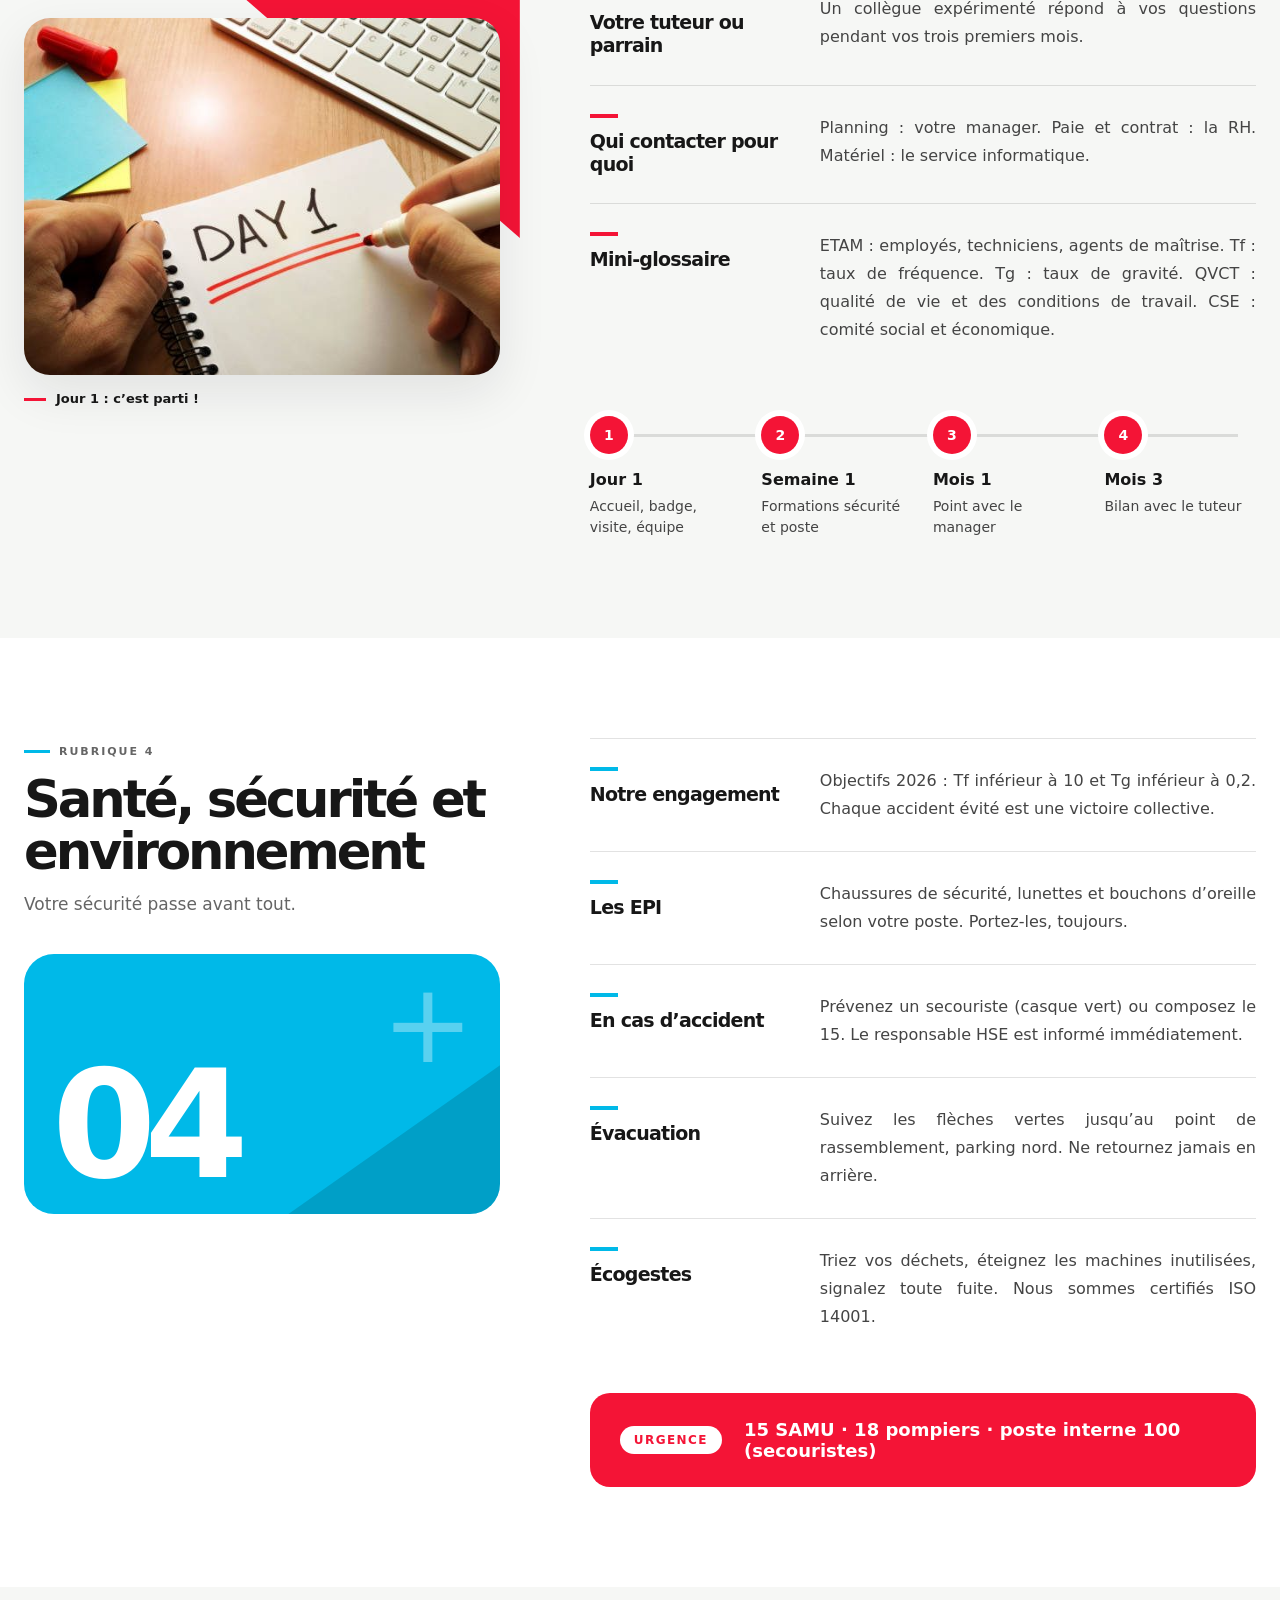
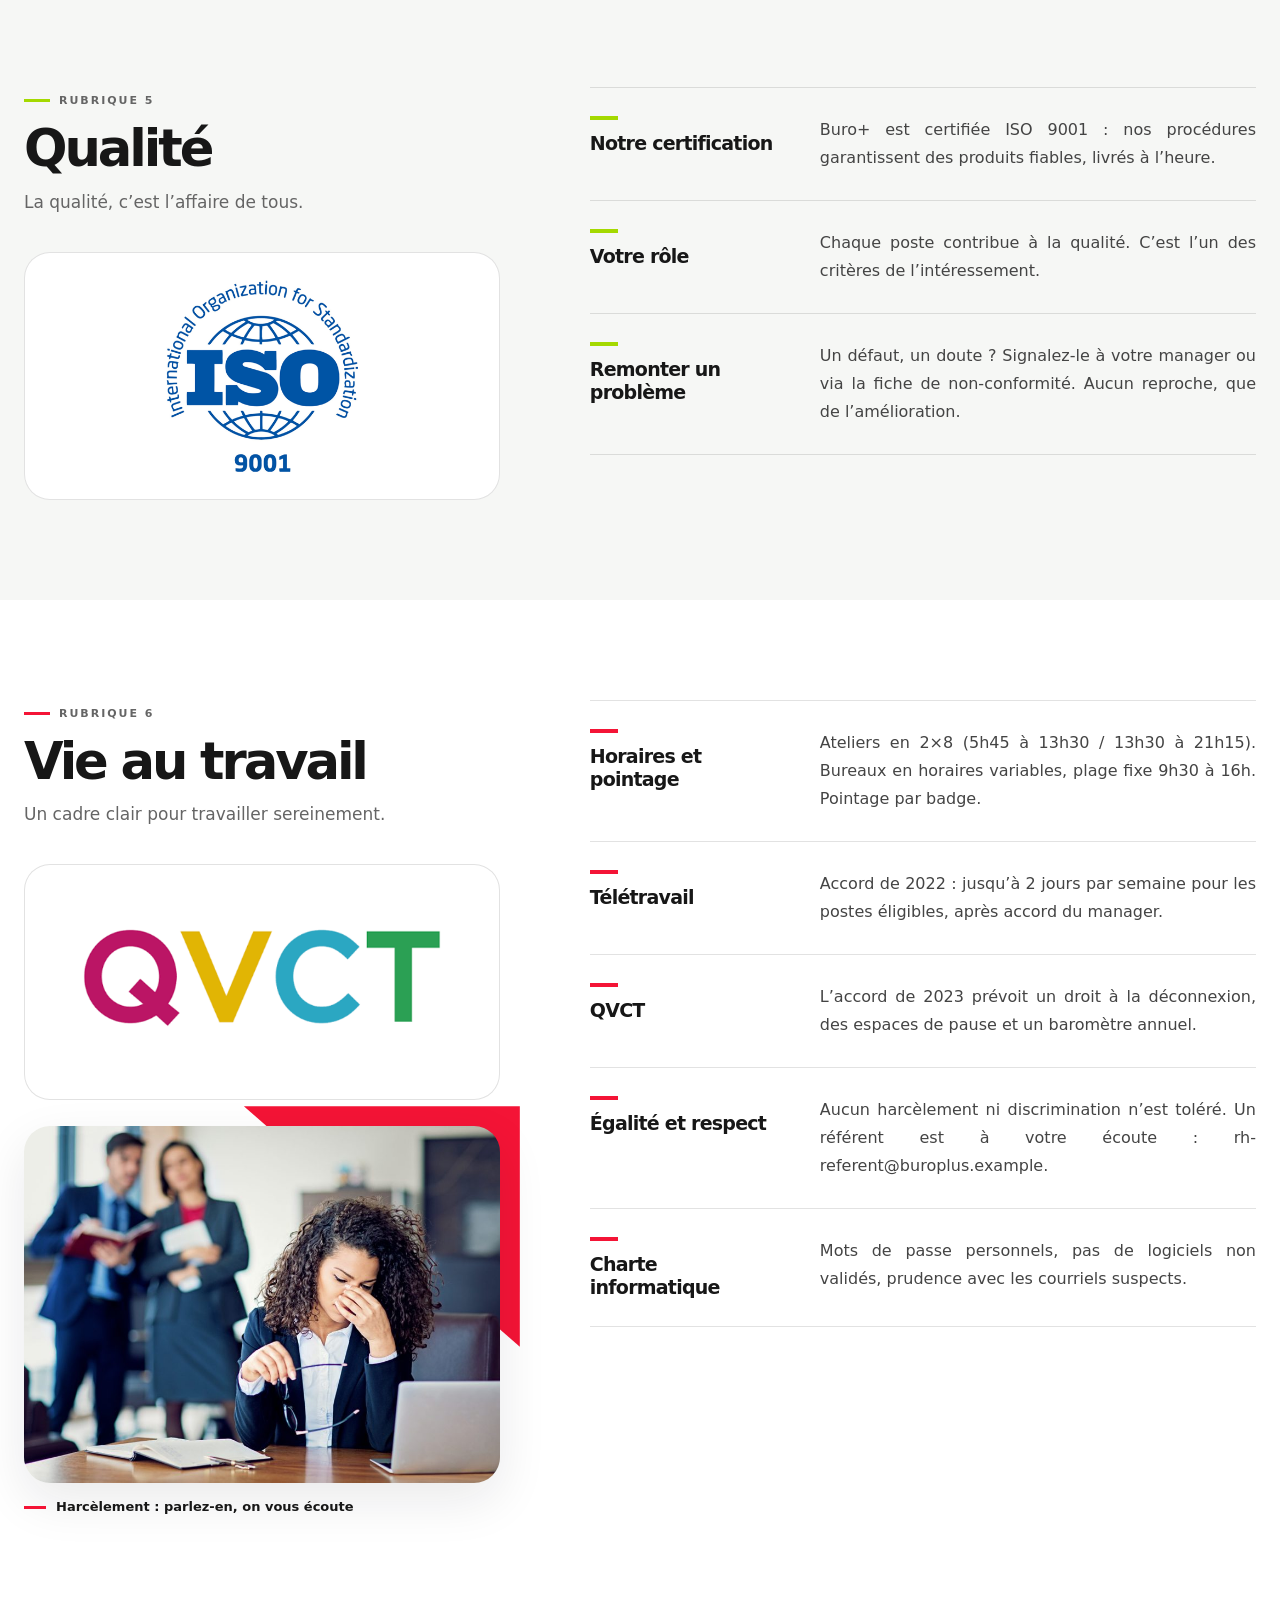
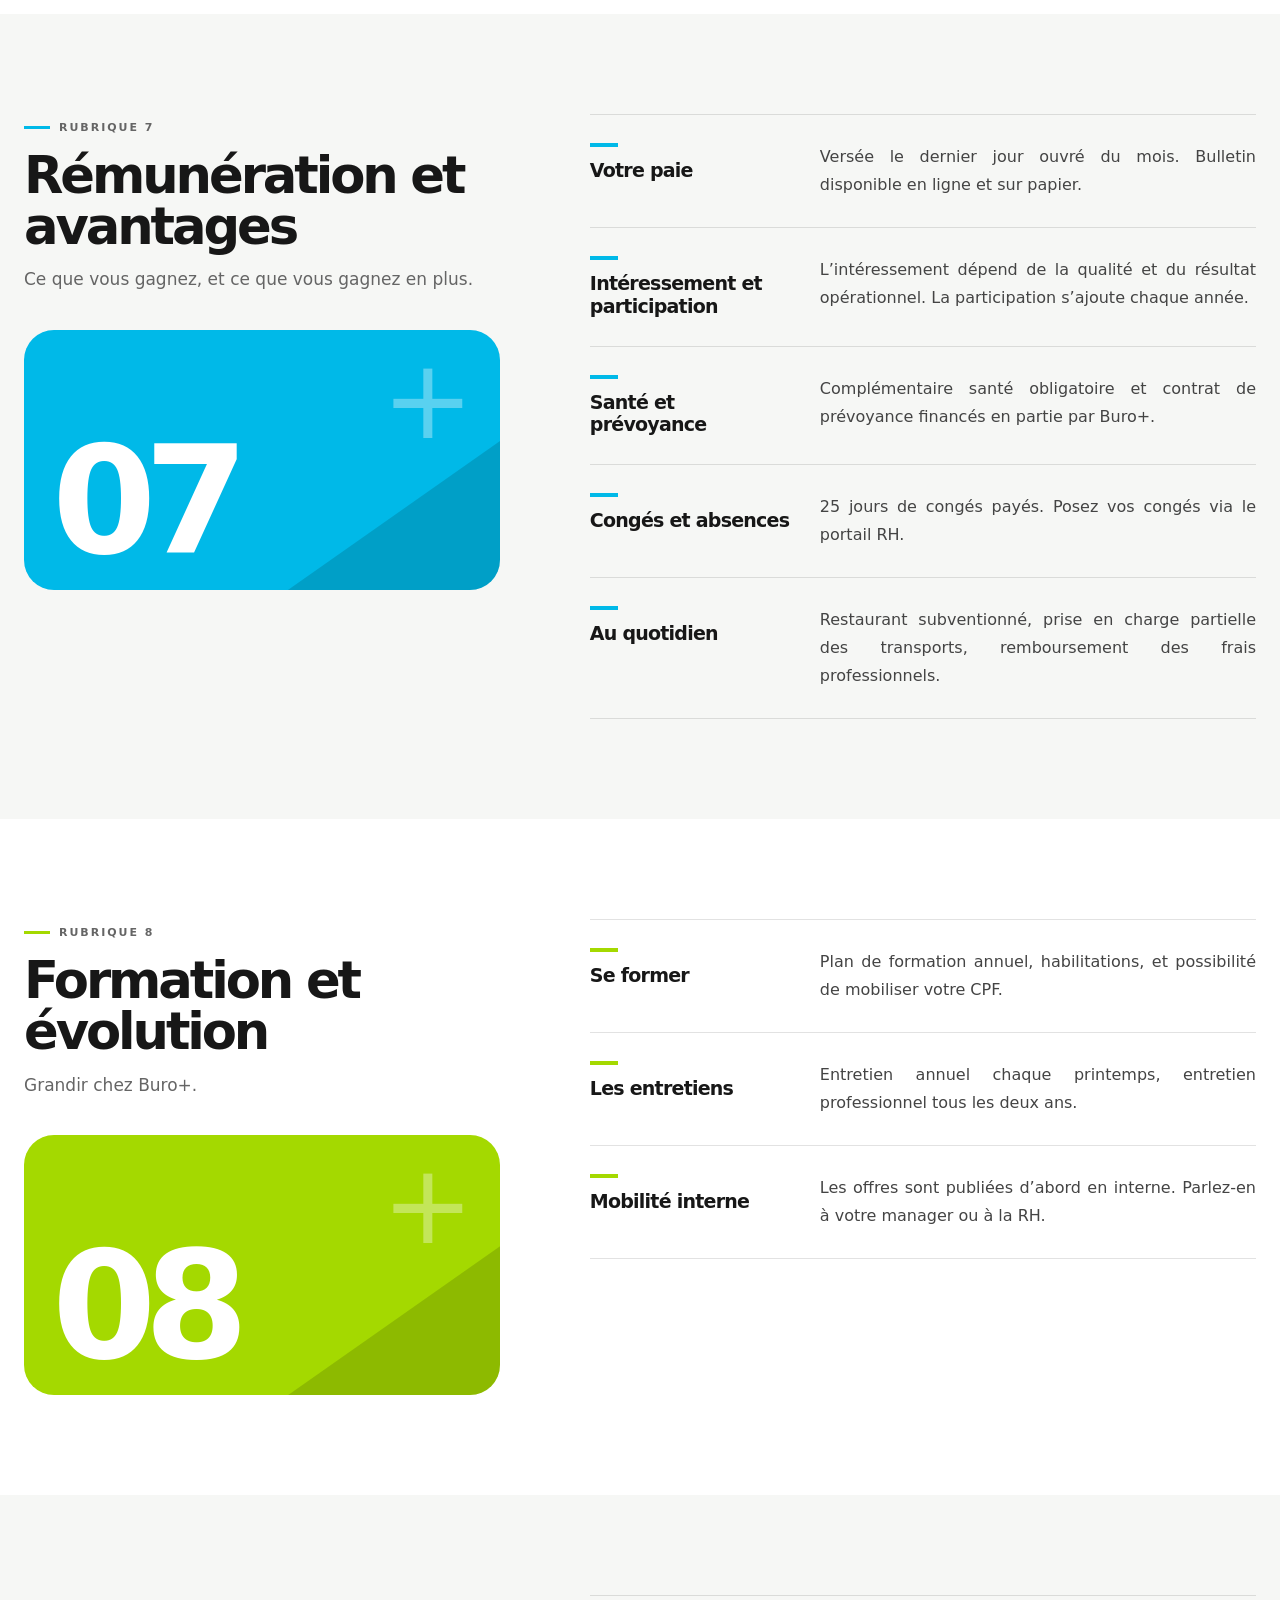
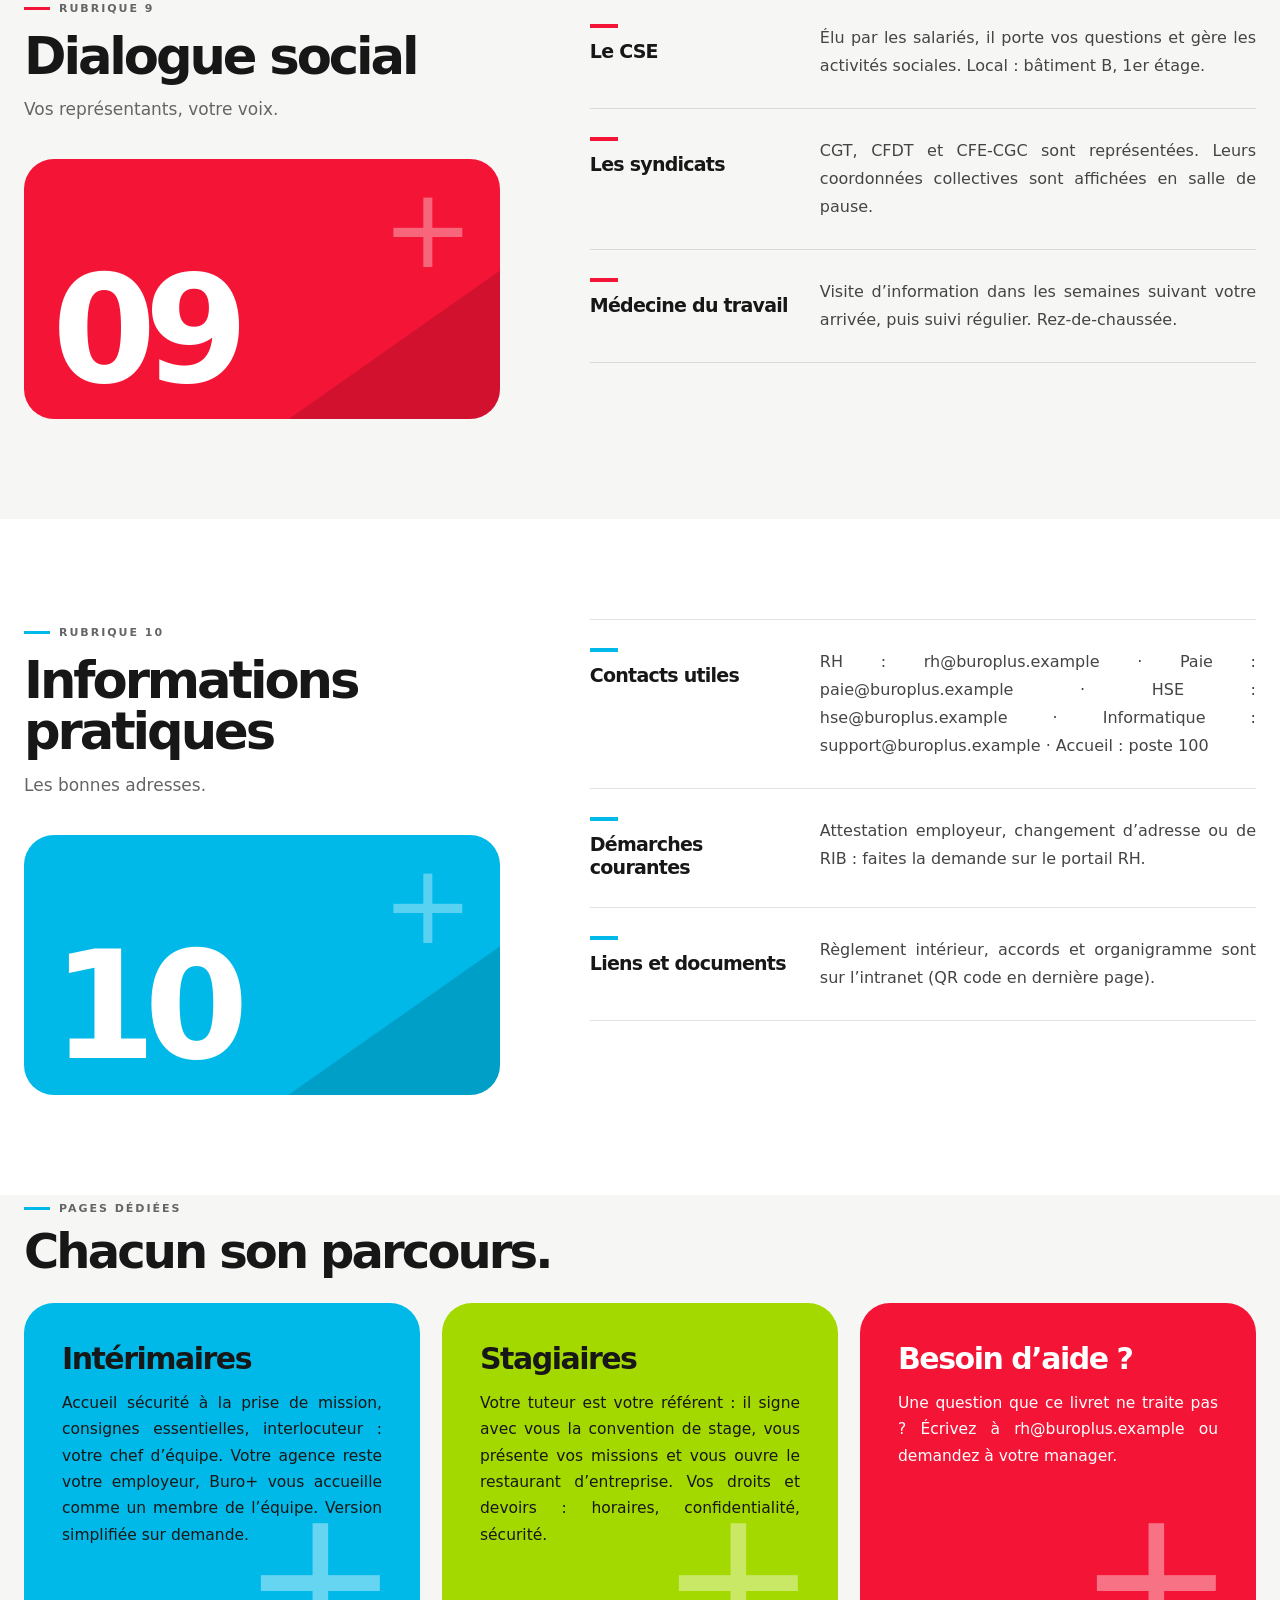
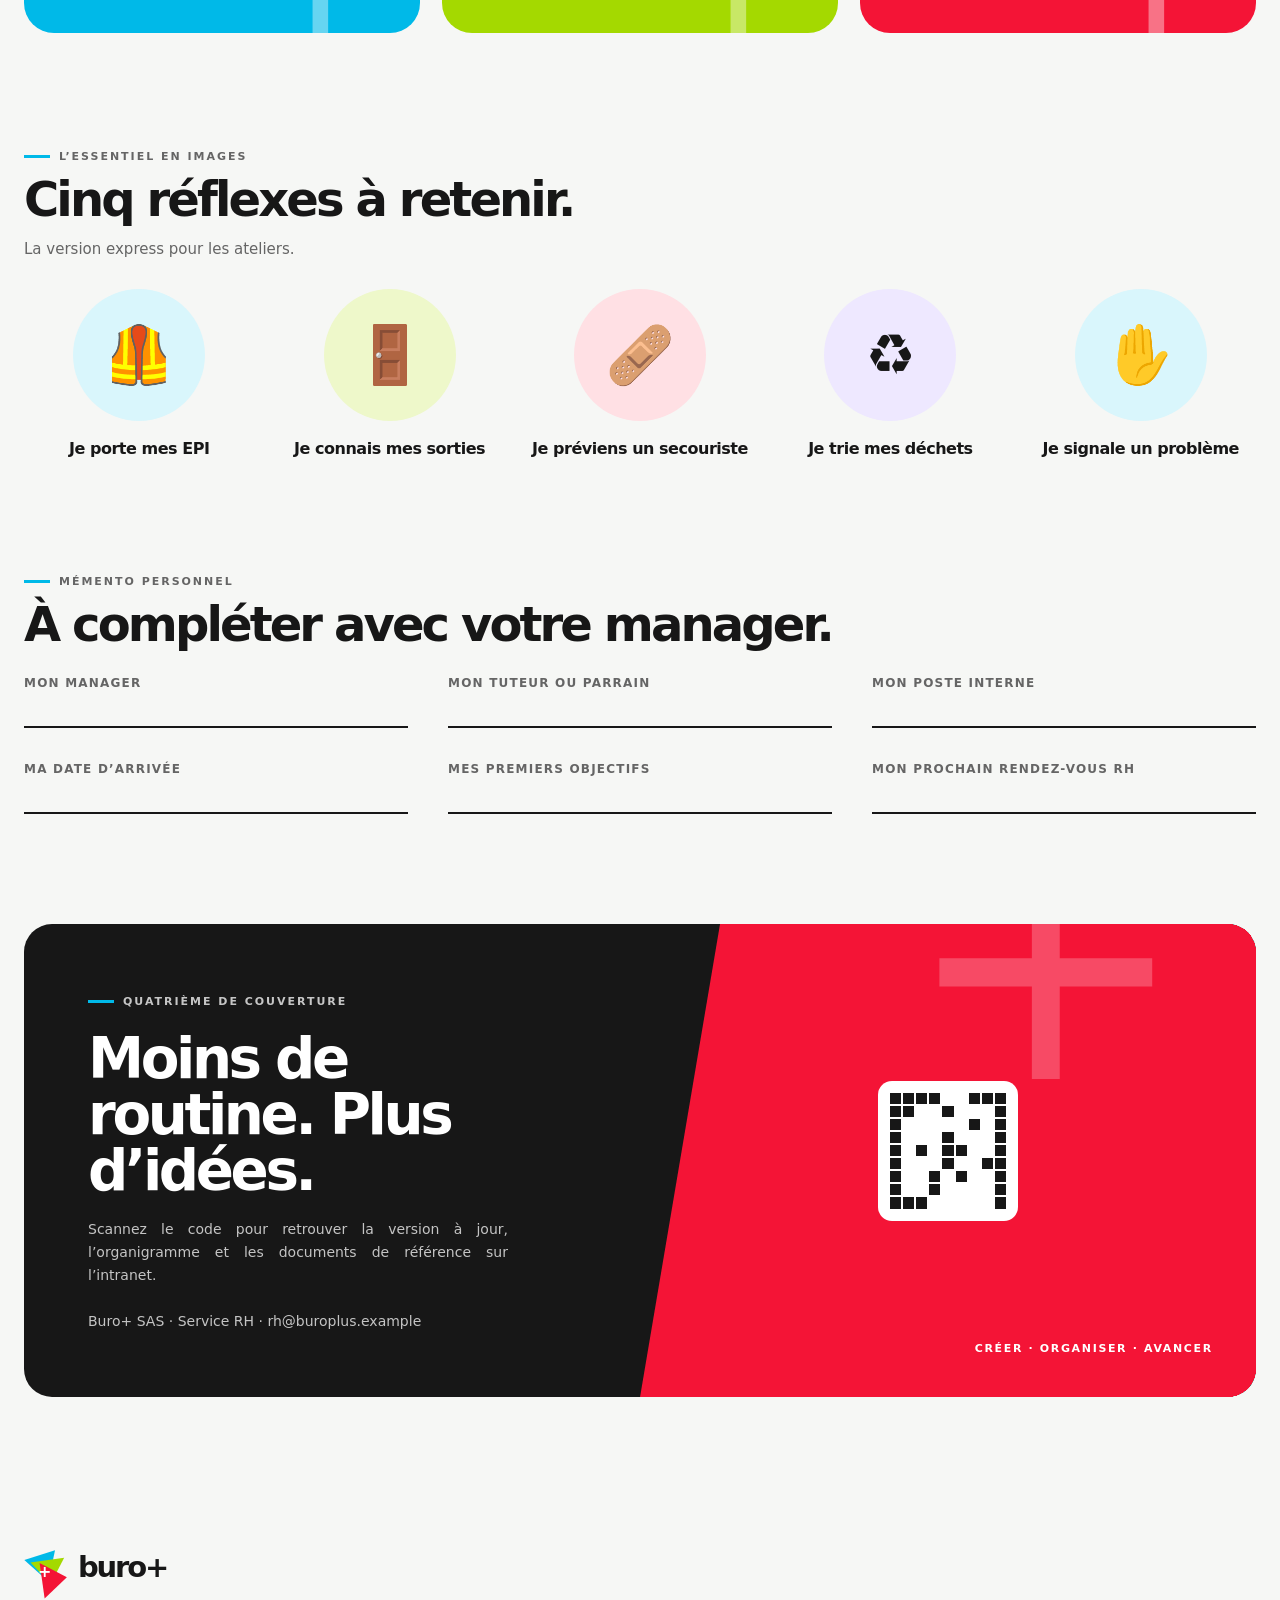
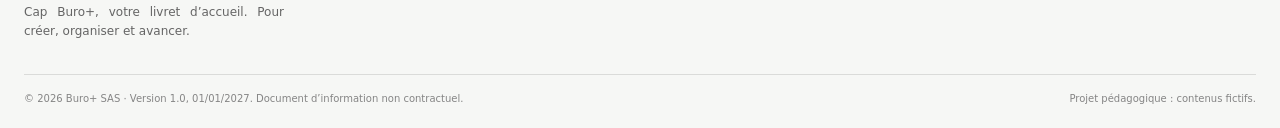
==== commit 637dc60d: "Add files via upload" ====
--- a/index.html
+++ b/index.html
@@ -129,7 +129,7 @@
 footer.wrap{padding:40px 0 24px}
 @media(max-width:900px){.rubin{grid-template-columns:1fr;gap:40px}.rubin aside{position:static}.toc{grid-template-columns:1fr}.trio{grid-template-columns:1fr}.pictos{grid-template-columns:repeat(2,1fr)}.mem{grid-template-columns:1fr 1fr}.steps{grid-template-columns:1fr 1fr}.steps:before{display:none}}
 @media(max-width:650px){.wrap{width:calc(100% - 32px)}.rub{padding:64px 0}.items .it{grid-template-columns:1fr;gap:10px}.mem{grid-template-columns:1fr}.alert{flex-direction:column;align-items:start}.steps{grid-template-columns:1fr}}
-</style></head><body>
+.it p,.rub .lead,.trio p,.hero-copy p,.manifesto p,.footer-brand p{text-align:justify;text-justify:inter-word;hyphens:auto;-webkit-hyphens:auto}.steps div,.pictos div,.alert{text-align:left}.pictos div{text-align:center}</style></head><body>
 <div class="announcement">DE BONS OUTILS POUR BIEN DÉMARRER <strong>Bienvenue chez Buro+.</strong></div>
 <header class="site-header"><nav class="nav" aria-label="Navigation principale"><a class="brand" href="#accueil" aria-label="Buro plus, accueil"><span class="brand-mark" aria-hidden="true"><i class="tri-cyan"></i><i class="tri-lime"></i><i class="tri-red"></i><b>+</b></span><span>buro+</span></a>
 <div class="nav-links" id="nav-links"><a href="#sommaire">Sommaire</a><a href="#r3">Mon arrivée</a><a href="#r4">Sécurité</a><a href="#publics">Intérimaires &amp; stagiaires</a><a href="#contact">Contacts</a></div>
